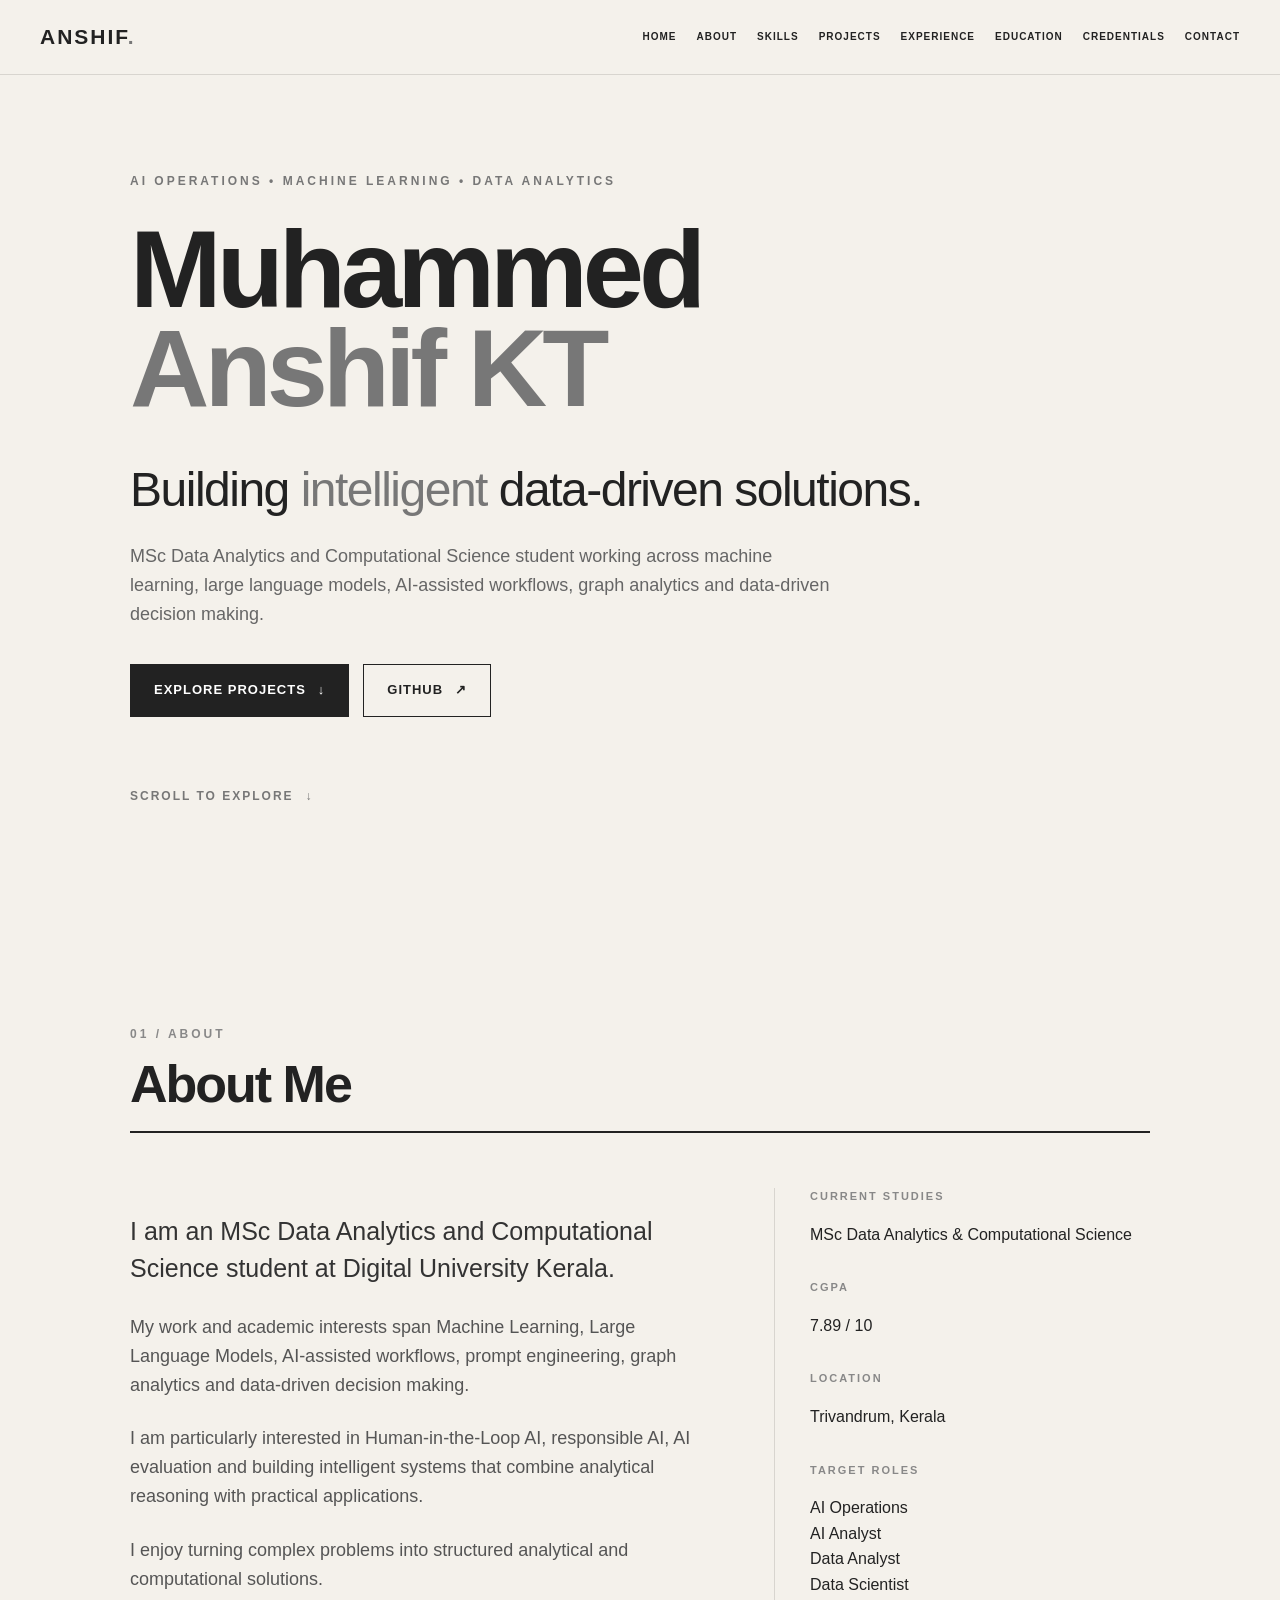
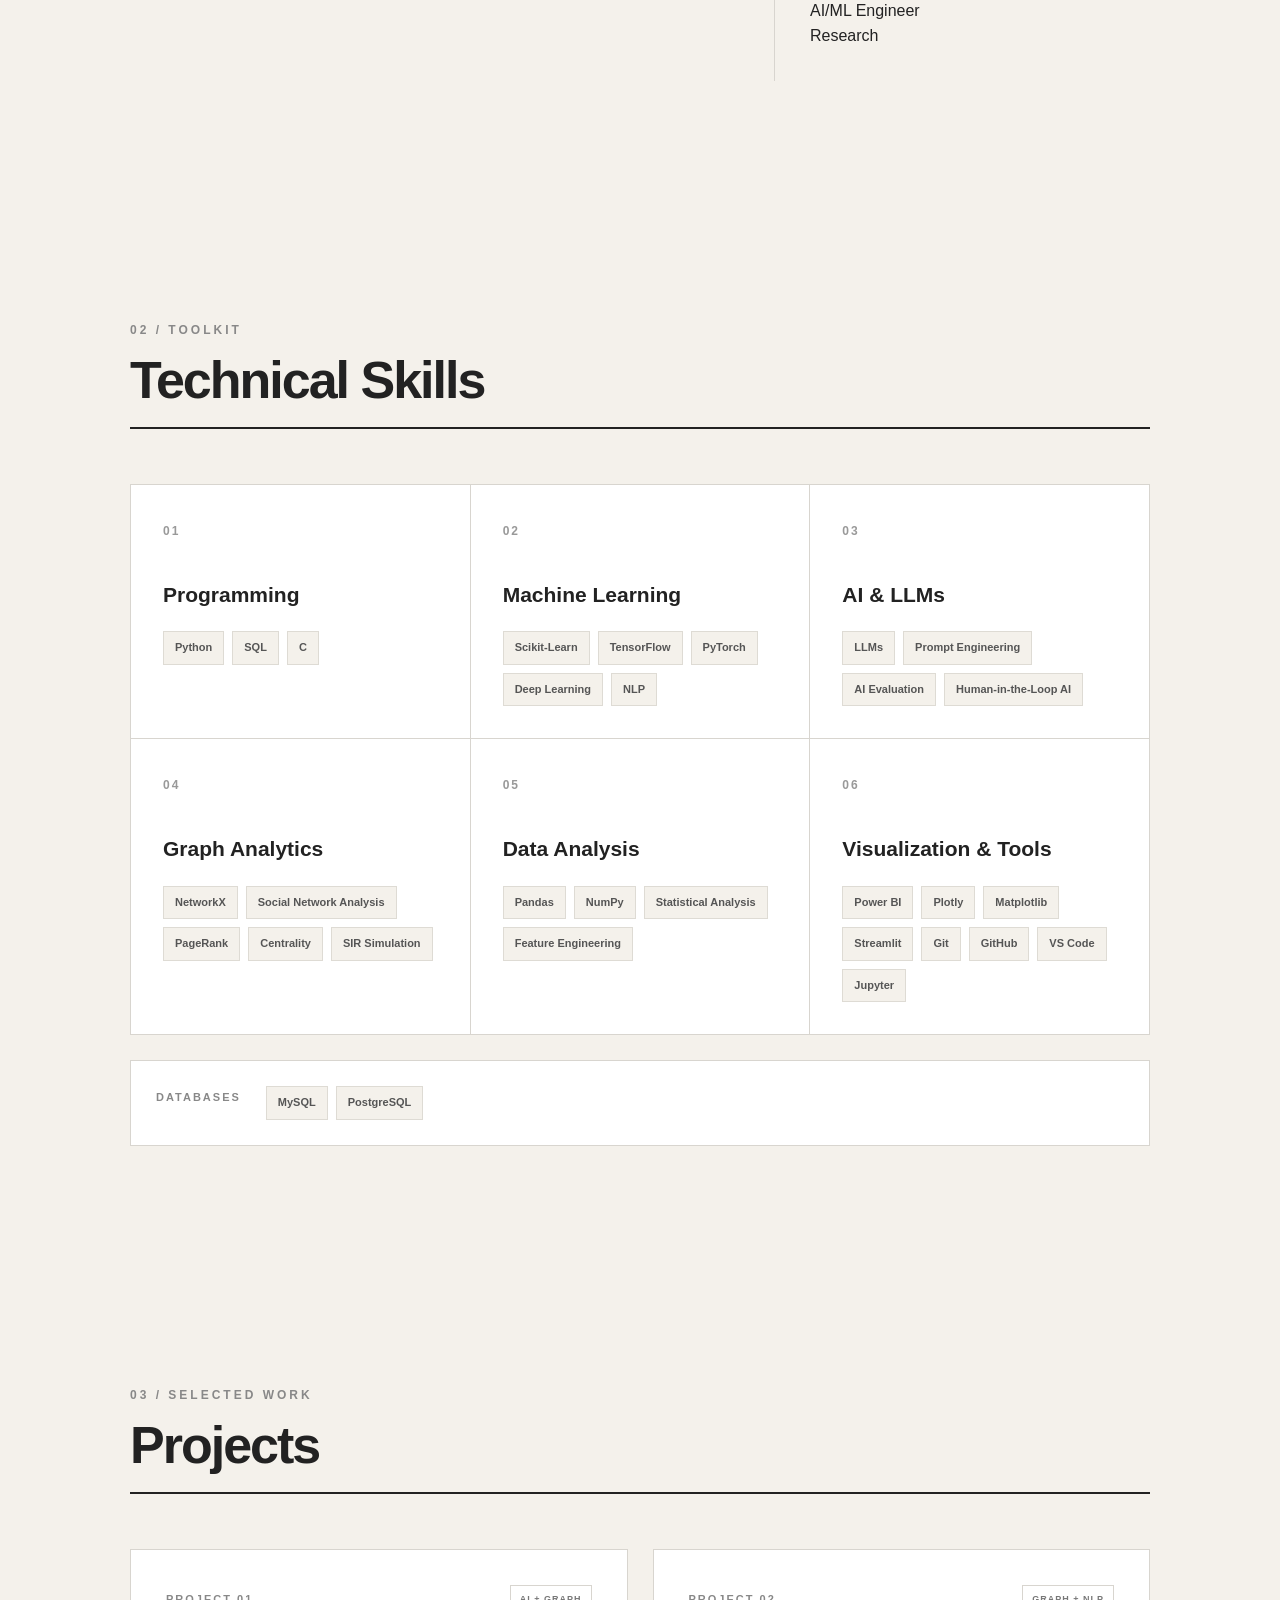
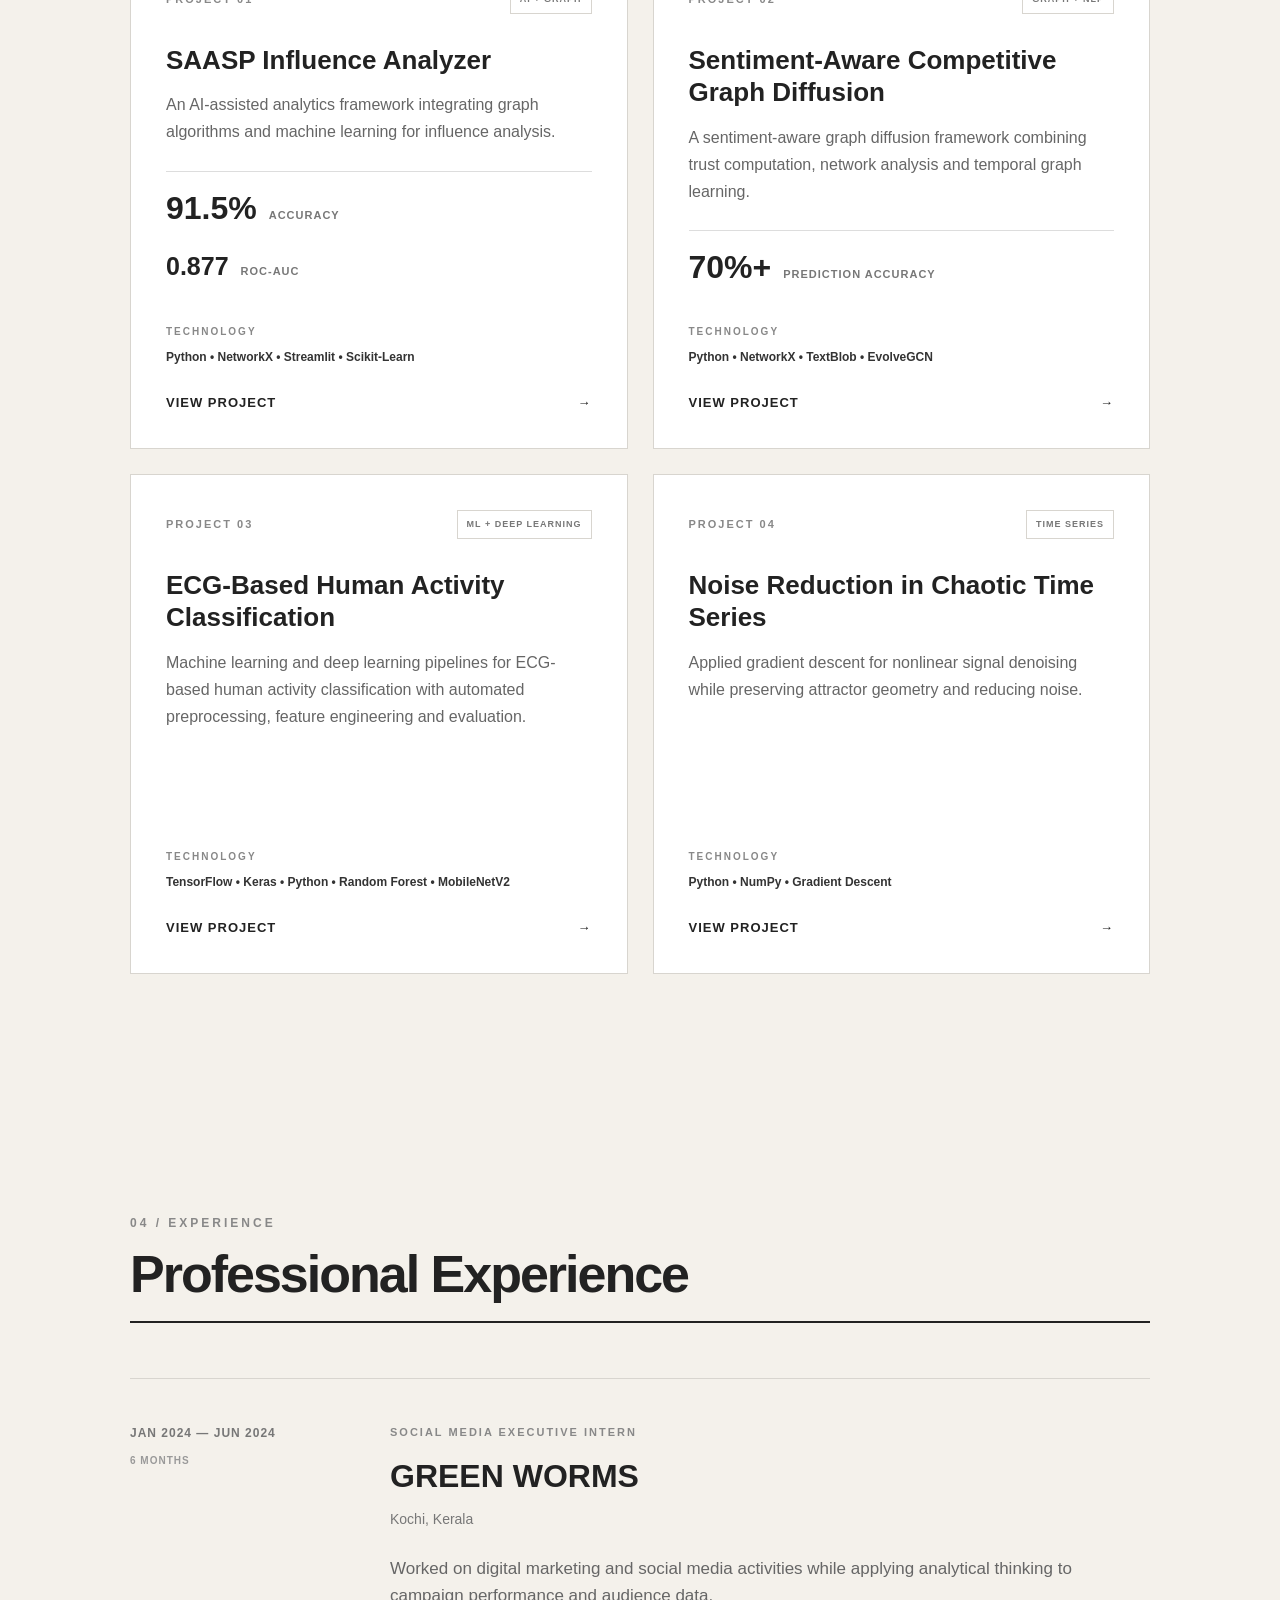
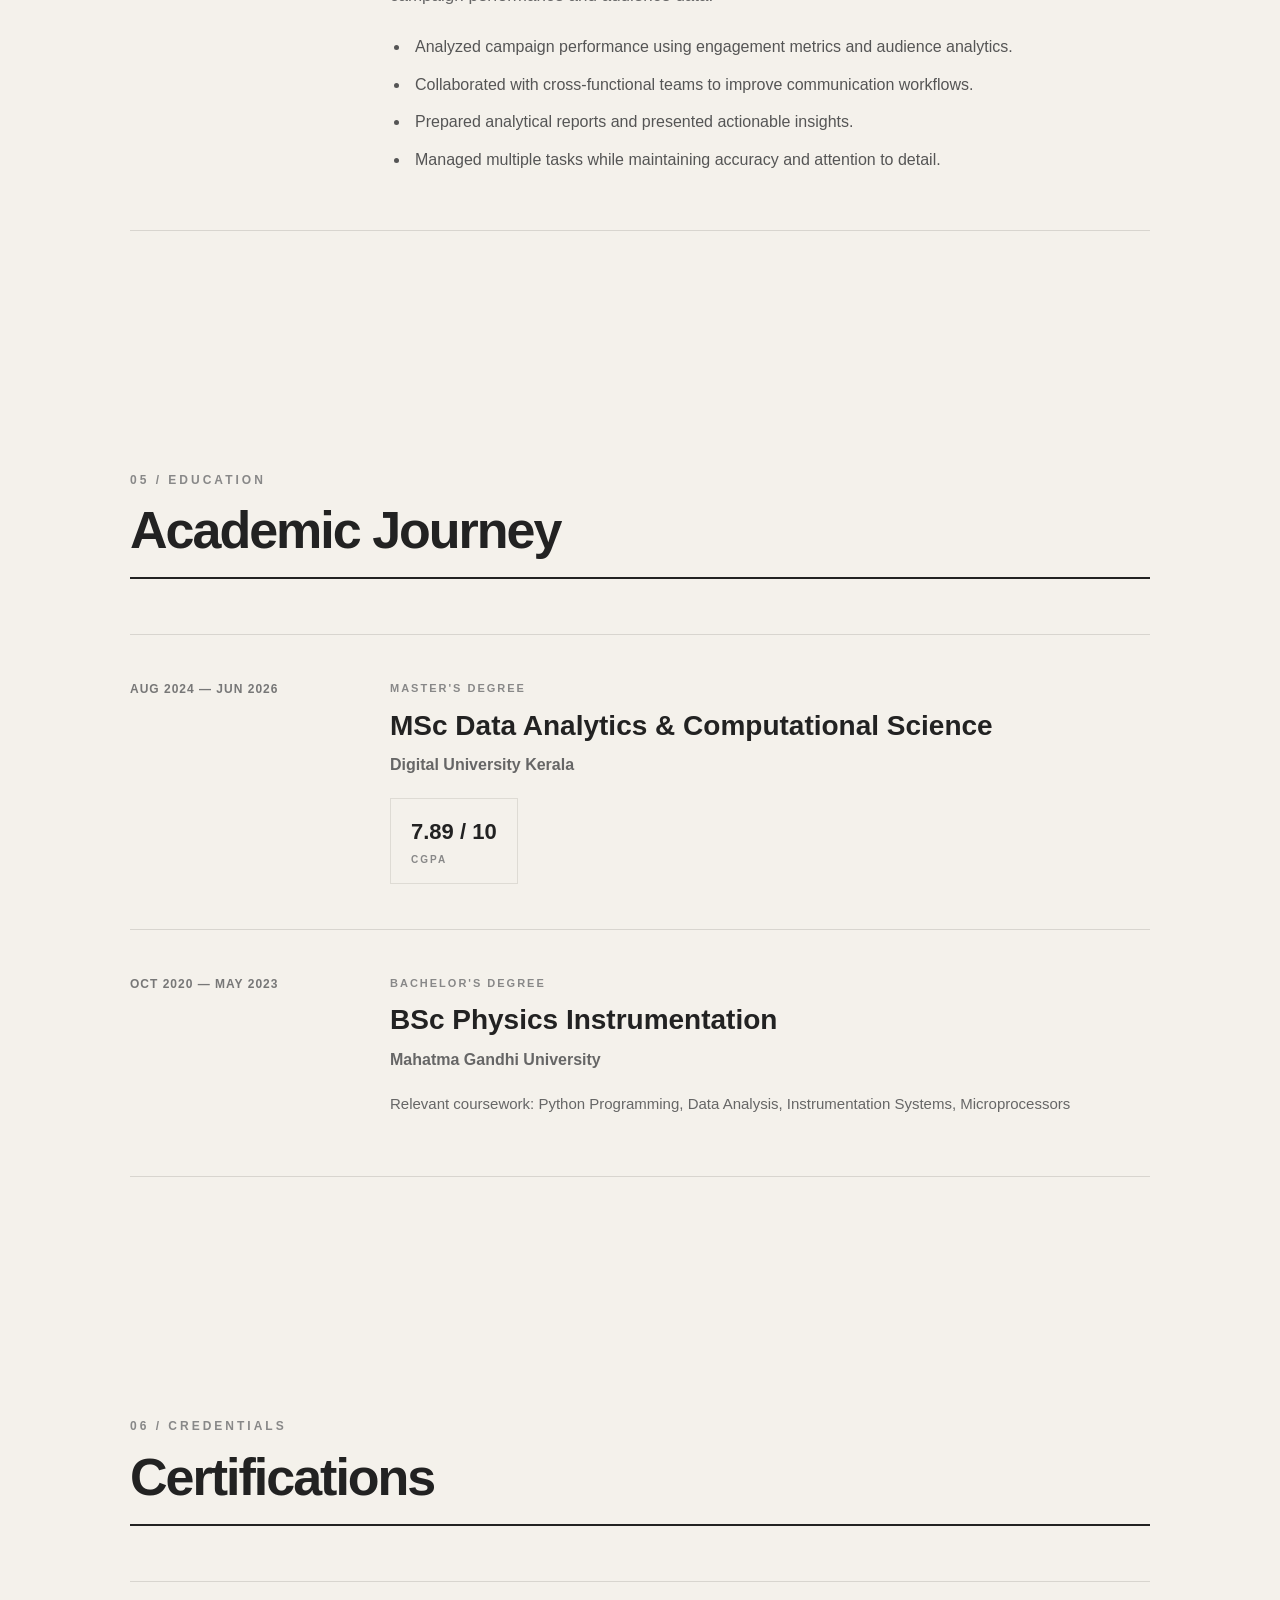
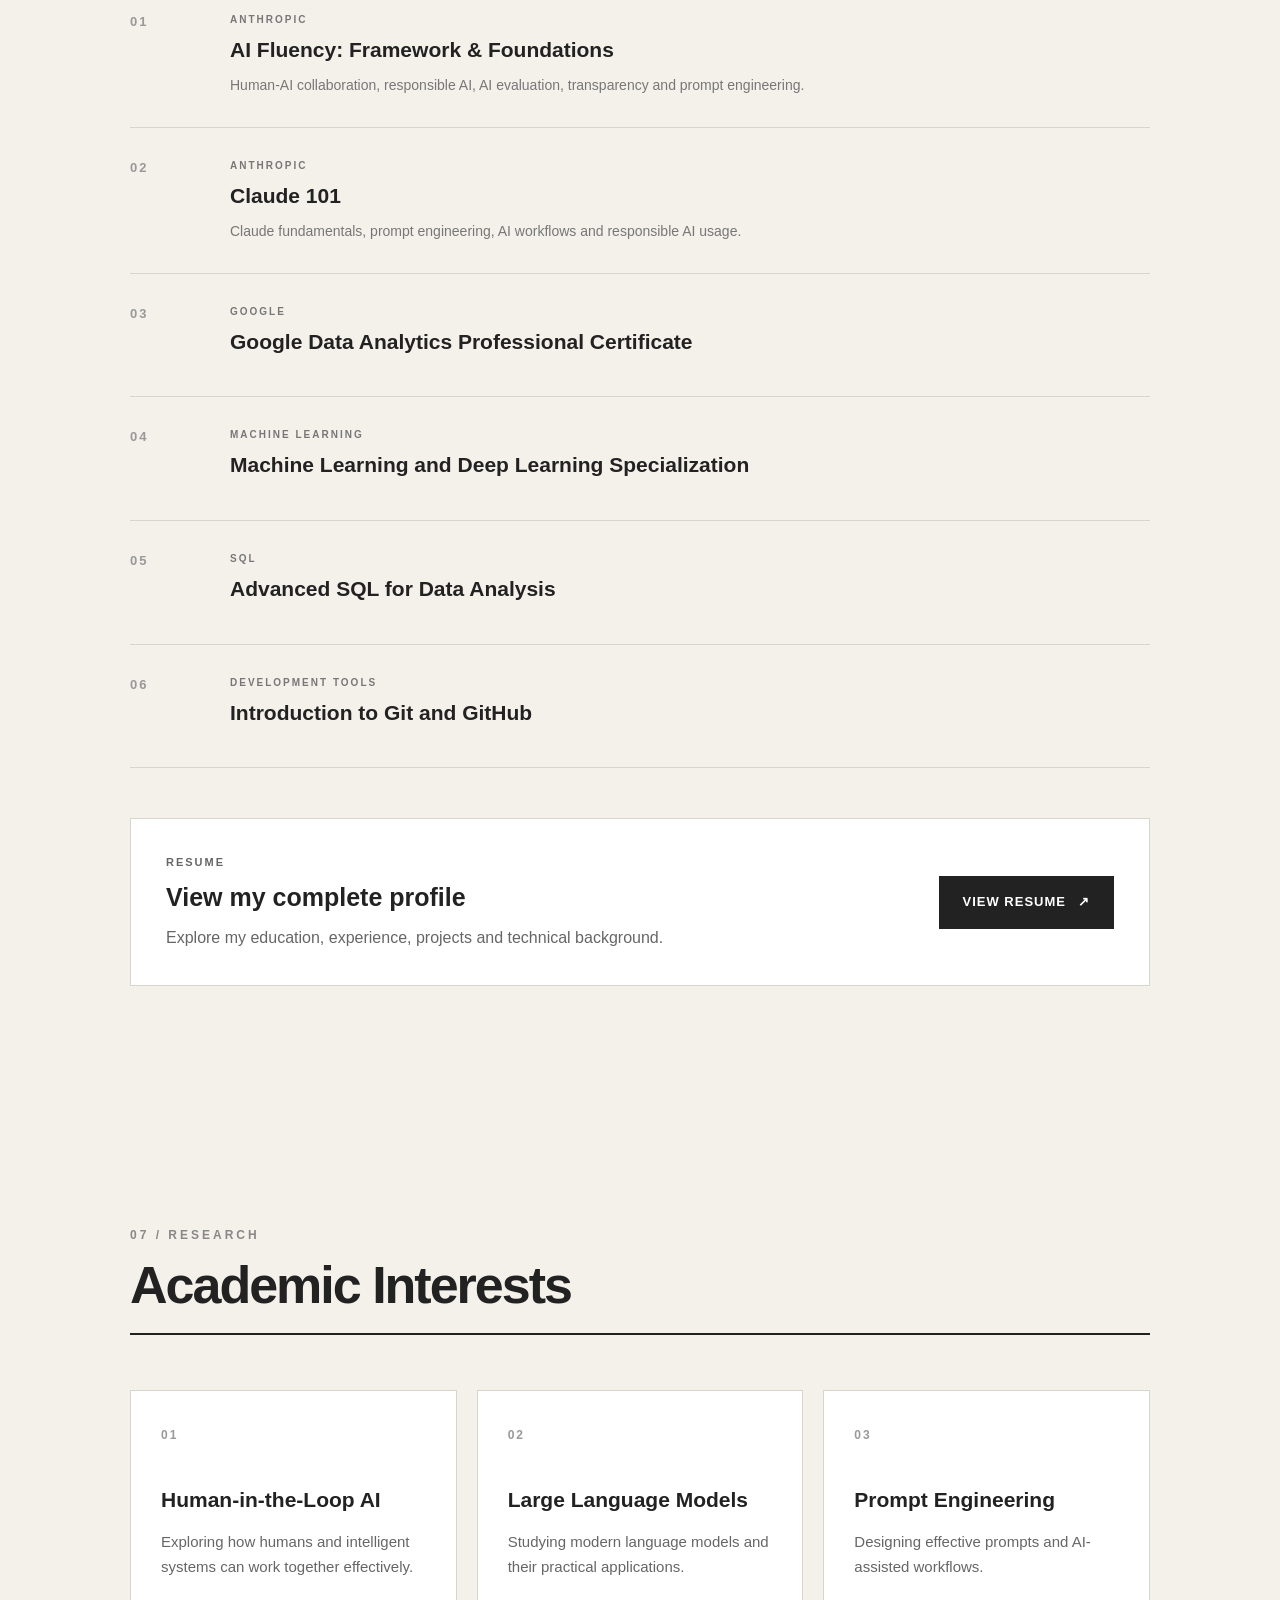
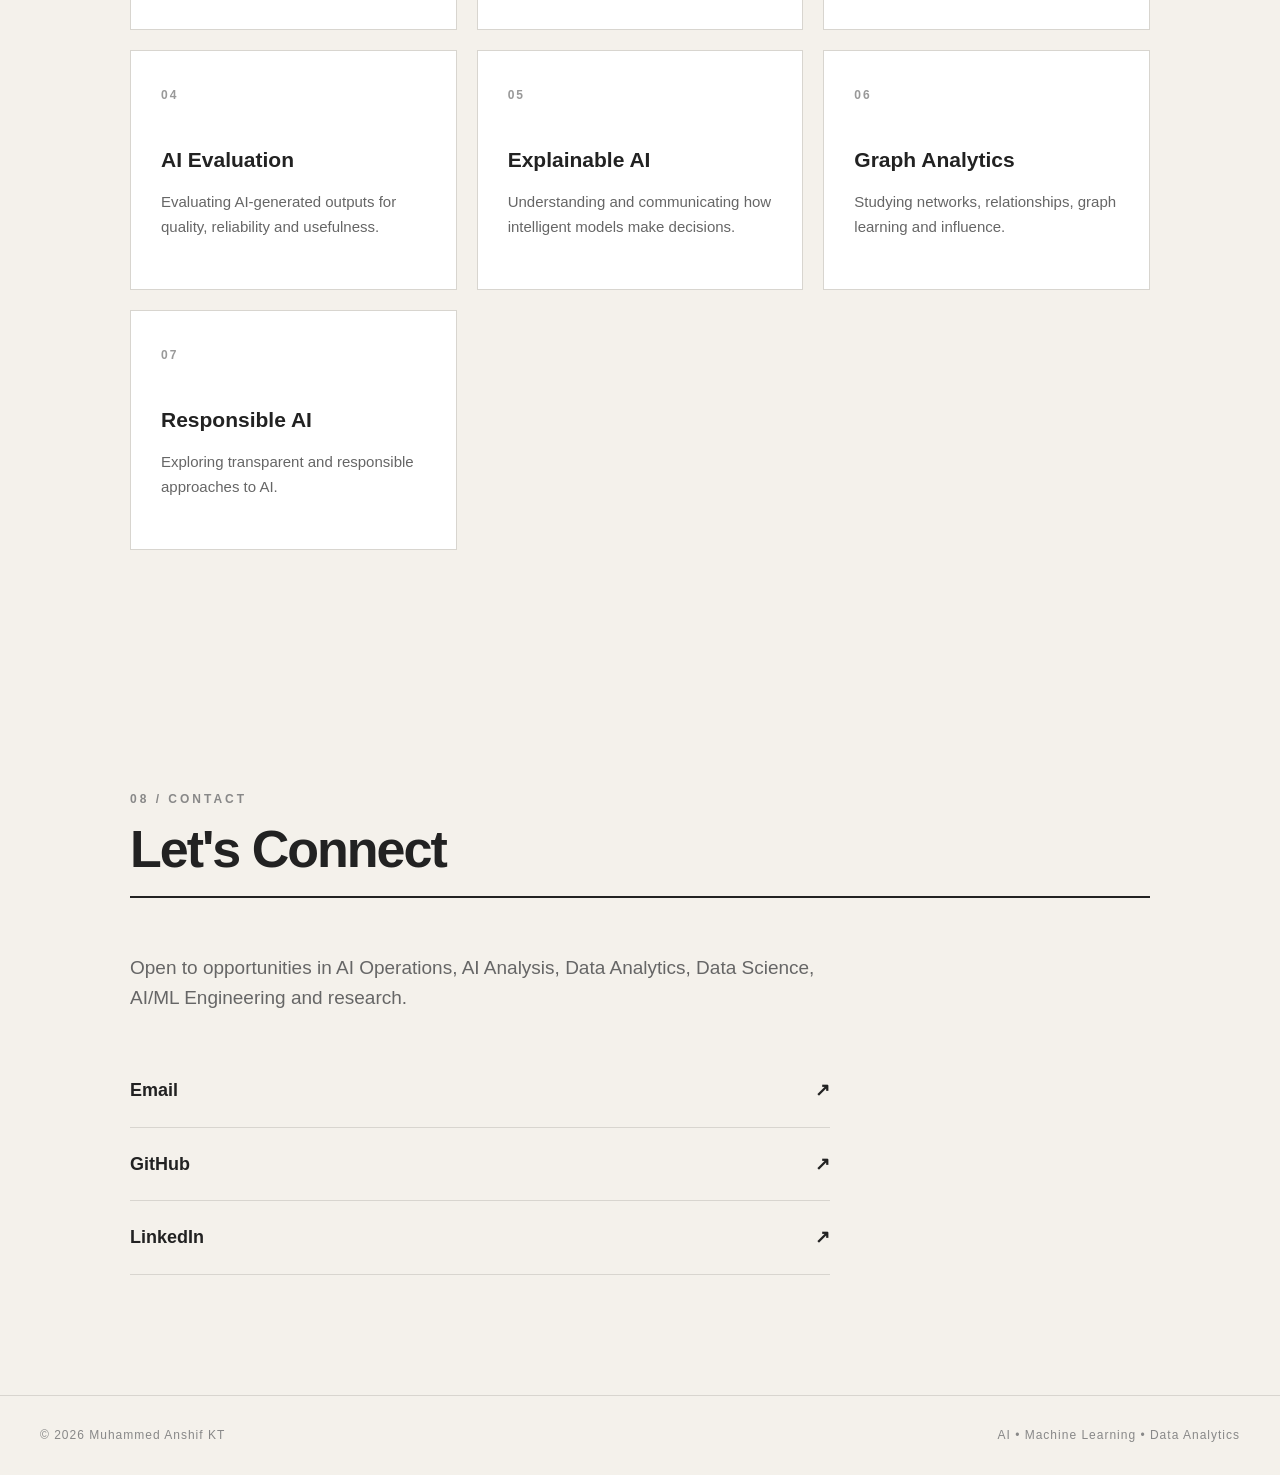
==== index.html @ 46f43e34 "Initial portfolio website" ====
<!DOCTYPE html>
<html lang="en">

<head>
    <meta charset="UTF-8">

    <meta
        name="viewport"
        content="width=device-width, initial-scale=1.0"
    >

    <meta
        name="description"
        content="Muhammed Anshif KT — AI Operations, Machine Learning and Data Analytics Portfolio"
    >

    <title>Muhammed Anshif KT | AI & Data Portfolio</title>

    <link
        rel="stylesheet"
        href="style.css"
    >
</head>

<body>

    <!-- ================================
         NAVIGATION
    ================================= -->

    <nav class="navbar">

        <a href="#hero" class="logo">
            ANSHIF<span>.</span>
        </a>

        <button
            class="menu-button"
            type="button"
            aria-label="Open navigation menu"
            aria-expanded="false"
        >
            ☰
        </button>

        <div class="nav-links">

            <a href="#hero">Home</a>

            <a href="#about">About</a>

            <a href="#skills">Skills</a>

            <a href="#projects">Projects</a>

            <a href="#experience">Experience</a>

            <a href="#education">Education</a>

            <a href="#certifications">Credentials</a>

            <a href="#contact">Contact</a>

        </div>

    </nav>


    <main>

        <!-- ================================
             HERO
        ================================= -->

        <section id="hero" class="hero">

            <div class="hero-content">

                <p class="eyebrow">
                    AI OPERATIONS • MACHINE LEARNING • DATA ANALYTICS
                </p>

                <h1>
                    Muhammed
                    <br>
                    <span>Anshif KT</span>
                </h1>

                <p class="hero-description">
                    Building
                    <em>intelligent</em>
                    data-driven solutions.
                </p>

                <p class="hero-text">
                    MSc Data Analytics and Computational Science
                    student working across machine learning,
                    large language models, AI-assisted workflows,
                    graph analytics and data-driven decision making.
                </p>

                <div class="hero-buttons">

                    <a
                        href="#projects"
                        class="button primary-button"
                    >
                        Explore Projects
                        <span>↓</span>
                    </a>

                    <a
                        href="https://github.com/anshif20022kt"
                        class="button secondary-button"
                        target="_blank"
                        rel="noopener noreferrer"
                    >
                        GitHub
                        <span>↗</span>
                    </a>

                </div>

                <a
                    href="#about"
                    class="scroll-hint"
                >
                    Scroll to explore
                    <span>↓</span>
                </a>

            </div>

        </section>


        <!-- ================================
             ABOUT
        ================================= -->

        <section id="about">

            <p class="section-label">
                01 / ABOUT
            </p>

            <h2>
                About Me
            </h2>

            <div class="about-grid">

                <div class="about-main">

                    <p class="about-intro">
                        I am an MSc Data Analytics and
                        Computational Science student at
                        Digital University Kerala.
                    </p>

                    <p>
                        My work and academic interests span
                        Machine Learning, Large Language Models,
                        AI-assisted workflows, prompt engineering,
                        graph analytics and data-driven
                        decision making.
                    </p>

                    <p>
                        I am particularly interested in
                        Human-in-the-Loop AI, responsible AI,
                        AI evaluation and building intelligent
                        systems that combine analytical reasoning
                        with practical applications.
                    </p>

                    <p>
                        I enjoy turning complex problems into
                        structured analytical and computational
                        solutions.
                    </p>

                </div>


                <div class="about-details">

                    <div class="detail-block">

                        <p class="detail-label">
                            CURRENT STUDIES
                        </p>

                        <p>
                            MSc Data Analytics &
                            Computational Science
                        </p>

                    </div>


                    <div class="detail-block">

                        <p class="detail-label">
                            CGPA
                        </p>

                        <p>
                            7.89 / 10
                        </p>

                    </div>


                    <div class="detail-block">

                        <p class="detail-label">
                            LOCATION
                        </p>

                        <p>
                            Trivandrum, Kerala
                        </p>

                    </div>


                    <div class="detail-block">

                        <p class="detail-label">
                            TARGET ROLES
                        </p>

                        <p>
                            AI Operations<br>
                            AI Analyst<br>
                            Data Analyst<br>
                            Data Scientist<br>
                            AI/ML Engineer<br>
                            Research
                        </p>

                    </div>

                </div>

            </div>

        </section>


        <!-- ================================
             SKILLS
        ================================= -->

        <section id="skills">

            <p class="section-label">
                02 / TOOLKIT
            </p>

            <h2>
                Technical Skills
            </h2>

            <div class="skills-grid">


                <article class="skill-card">

                    <span class="skill-number">
                        01
                    </span>

                    <h3>
                        Programming
                    </h3>

                    <div class="skill-tags">

                        <span>Python</span>

                        <span>SQL</span>

                        <span>C</span>

                    </div>

                </article>


                <article class="skill-card">

                    <span class="skill-number">
                        02
                    </span>

                    <h3>
                        Machine Learning
                    </h3>

                    <div class="skill-tags">

                        <span>Scikit-Learn</span>

                        <span>TensorFlow</span>

                        <span>PyTorch</span>

                        <span>Deep Learning</span>

                        <span>NLP</span>

                    </div>

                </article>


                <article class="skill-card">

                    <span class="skill-number">
                        03
                    </span>

                    <h3>
                        AI & LLMs
                    </h3>

                    <div class="skill-tags">

                        <span>LLMs</span>

                        <span>Prompt Engineering</span>

                        <span>AI Evaluation</span>

                        <span>Human-in-the-Loop AI</span>

                    </div>

                </article>


                <article class="skill-card">

                    <span class="skill-number">
                        04
                    </span>

                    <h3>
                        Graph Analytics
                    </h3>

                    <div class="skill-tags">

                        <span>NetworkX</span>

                        <span>Social Network Analysis</span>

                        <span>PageRank</span>

                        <span>Centrality</span>

                        <span>SIR Simulation</span>

                    </div>

                </article>


                <article class="skill-card">

                    <span class="skill-number">
                        05
                    </span>

                    <h3>
                        Data Analysis
                    </h3>

                    <div class="skill-tags">

                        <span>Pandas</span>

                        <span>NumPy</span>

                        <span>Statistical Analysis</span>

                        <span>Feature Engineering</span>

                    </div>

                </article>


                <article class="skill-card">

                    <span class="skill-number">
                        06
                    </span>

                    <h3>
                        Visualization & Tools
                    </h3>

                    <div class="skill-tags">

                        <span>Power BI</span>

                        <span>Plotly</span>

                        <span>Matplotlib</span>

                        <span>Streamlit</span>

                        <span>Git</span>

                        <span>GitHub</span>

                        <span>VS Code</span>

                        <span>Jupyter</span>

                    </div>

                </article>

            </div>


            <div class="database-row">

                <p class="detail-label">
                    DATABASES
                </p>

                <div class="skill-tags">

                    <span>MySQL</span>

                    <span>PostgreSQL</span>

                </div>

            </div>

        </section>


        <!-- ================================
             PROJECTS
        ================================= -->

        <section id="projects">

            <p class="section-label">
                03 / SELECTED WORK
            </p>

            <h2>
                Projects
            </h2>


            <div class="project-container">


                <!-- PROJECT 01 -->

                <article class="project">

                    <div class="project-top">

                        <p class="project-number">
                            PROJECT 01
                        </p>

                        <span class="project-type">
                            AI + GRAPH
                        </span>

                    </div>


                    <h3>
                        SAASP Influence Analyzer
                    </h3>


                    <p class="project-description">
                        An AI-assisted analytics framework
                        integrating graph algorithms and
                        machine learning for influence analysis.
                    </p>


                    <div class="project-result">

                        <strong>
                            91.5%
                        </strong>

                        <span>
                            Accuracy
                        </span>

                    </div>


                    <div class="project-result secondary-result">

                        <strong>
                            0.877
                        </strong>

                        <span>
                            ROC-AUC
                        </span>

                    </div>


                    <div class="project-information">

                        <p class="project-label">
                            TECHNOLOGY
                        </p>

                        <p class="project-tools">
                            Python • NetworkX •
                            Streamlit • Scikit-Learn
                        </p>

                    </div>


                    <a
                        href="https://github.com/anshif20022kt/Influential-Node-Detection-in-Complex-Networks"
                        class="project-link"
                        target="_blank"
                        rel="noopener noreferrer"
                    >
                        View Project
                        <span>→</span>
                    </a>

                </article>


                <!-- PROJECT 02 -->

                <article class="project">

                    <div class="project-top">

                        <p class="project-number">
                            PROJECT 02
                        </p>

                        <span class="project-type">
                            GRAPH + NLP
                        </span>

                    </div>


                    <h3>
                        Sentiment-Aware Competitive
                        Graph Diffusion
                    </h3>


                    <p class="project-description">
                        A sentiment-aware graph diffusion
                        framework combining trust computation,
                        network analysis and temporal graph
                        learning.
                    </p>


                    <div class="project-result">

                        <strong>
                            70%+
                        </strong>

                        <span>
                            Prediction Accuracy
                        </span>

                    </div>


                    <div class="project-information">

                        <p class="project-label">
                            TECHNOLOGY
                        </p>

                        <p class="project-tools">
                            Python • NetworkX • TextBlob •
                            EvolveGCN
                        </p>

                    </div>


                    <a
                        href="https://github.com/anshif20022kt"
                        class="project-link"
                        target="_blank"
                        rel="noopener noreferrer"
                    >
                        View Project
                        <span>→</span>
                    </a>

                </article>


                <!-- PROJECT 03 -->

                <article class="project">

                    <div class="project-top">

                        <p class="project-number">
                            PROJECT 03
                        </p>

                        <span class="project-type">
                            ML + DEEP LEARNING
                        </span>

                    </div>


                    <h3>
                        ECG-Based Human Activity
                        Classification
                    </h3>


                    <p class="project-description">
                        Machine learning and deep learning
                        pipelines for ECG-based human activity
                        classification with automated preprocessing,
                        feature engineering and evaluation.
                    </p>


                    <div class="project-information">

                        <p class="project-label">
                            TECHNOLOGY
                        </p>

                        <p class="project-tools">
                            TensorFlow • Keras • Python •
                            Random Forest • MobileNetV2
                        </p>

                    </div>


                    <a
                        href="https://github.com/anshif20022kt/Deep-Learning-Capstone_project"
                        class="project-link"
                        target="_blank"
                        rel="noopener noreferrer"
                    >
                        View Project
                        <span>→</span>
                    </a>

                </article>


                <!-- PROJECT 04 -->

                <article class="project">

                    <div class="project-top">

                        <p class="project-number">
                            PROJECT 04
                        </p>

                        <span class="project-type">
                            TIME SERIES
                        </span>

                    </div>


                    <h3>
                        Noise Reduction in
                        Chaotic Time Series
                    </h3>


                    <p class="project-description">
                        Applied gradient descent for nonlinear
                        signal denoising while preserving
                        attractor geometry and reducing noise.
                    </p>


                    <div class="project-information">

                        <p class="project-label">
                            TECHNOLOGY
                        </p>

                        <p class="project-tools">
                            Python • NumPy •
                            Gradient Descent
                        </p>

                    </div>


                    <a
                        href="https://github.com/anshif20022kt"
                        class="project-link"
                        target="_blank"
                        rel="noopener noreferrer"
                    >
                        View Project
                        <span>→</span>
                    </a>

                </article>

            </div>

        </section>


        <!-- ================================
             EXPERIENCE
        ================================= -->

        <section id="experience">

            <p class="section-label">
                04 / EXPERIENCE
            </p>

            <h2>
                Professional Experience
            </h2>


            <div class="experience-item">


                <div class="experience-date">

                    <time>
                        JAN 2024 — JUN 2024
                    </time>

                    <p>
                        6 MONTHS
                    </p>

                </div>


                <div class="experience-content">

                    <p class="journey-category">
                        SOCIAL MEDIA EXECUTIVE INTERN
                    </p>

                    <h3>
                        GREEN WORMS
                    </h3>

                    <p class="experience-location">
                        Kochi, Kerala
                    </p>


                    <p>
                        Worked on digital marketing and
                        social media activities while applying
                        analytical thinking to campaign
                        performance and audience data.
                    </p>


                    <ul class="experience-list">

                        <li>
                            Analyzed campaign performance
                            using engagement metrics and
                            audience analytics.
                        </li>

                        <li>
                            Collaborated with cross-functional
                            teams to improve communication
                            workflows.
                        </li>

                        <li>
                            Prepared analytical reports and
                            presented actionable insights.
                        </li>

                        <li>
                            Managed multiple tasks while
                            maintaining accuracy and
                            attention to detail.
                        </li>

                    </ul>

                </div>

            </div>

        </section>


        <!-- ================================
             EDUCATION
        ================================= -->

        <section id="education">

            <p class="section-label">
                05 / EDUCATION
            </p>

            <h2>
                Academic Journey
            </h2>


            <div class="education-list">


                <!-- MSC -->

                <article class="education-item">

                    <div class="education-date">

                        <time>
                            AUG 2024 — JUN 2026
                        </time>

                    </div>


                    <div class="education-content">

                        <p class="journey-category">
                            MASTER'S DEGREE
                        </p>

                        <h3>
                            MSc Data Analytics &
                            Computational Science
                        </h3>

                        <p class="education-institution">
                            Digital University Kerala
                        </p>


                        <div class="education-highlight">

                            <strong>
                                7.89 / 10
                            </strong>

                            <span>
                                CGPA
                            </span>

                        </div>

                    </div>

                </article>


                <!-- BSC -->

                <article class="education-item">

                    <div class="education-date">

                        <time>
                            OCT 2020 — MAY 2023
                        </time>

                    </div>


                    <div class="education-content">

                        <p class="journey-category">
                            BACHELOR'S DEGREE
                        </p>

                        <h3>
                            BSc Physics Instrumentation
                        </h3>

                        <p class="education-institution">
                            Mahatma Gandhi University
                        </p>

                        <p class="education-coursework">
                            Relevant coursework:
                            Python Programming,
                            Data Analysis,
                            Instrumentation Systems,
                            Microprocessors
                        </p>

                    </div>

                </article>

            </div>

        </section>


        <!-- ================================
             CERTIFICATIONS
        ================================= -->

        <section id="certifications">

            <p class="section-label">
                06 / CREDENTIALS
            </p>

            <h2>
                Certifications
            </h2>


            <div class="certification-list">


                <article class="certification">

                    <div class="certification-number">
                        01
                    </div>

                    <div class="certification-content">

                        <p class="certification-status">
                            ANTHROPIC
                        </p>

                        <h3>
                            AI Fluency:
                            Framework & Foundations
                        </h3>

                        <p>
                            Human-AI collaboration,
                            responsible AI, AI evaluation,
                            transparency and prompt engineering.
                        </p>

                    </div>

                </article>


                <article class="certification">

                    <div class="certification-number">
                        02
                    </div>

                    <div class="certification-content">

                        <p class="certification-status">
                            ANTHROPIC
                        </p>

                        <h3>
                            Claude 101
                        </h3>

                        <p>
                            Claude fundamentals,
                            prompt engineering,
                            AI workflows and responsible AI usage.
                        </p>

                    </div>

                </article>


                <article class="certification">

                    <div class="certification-number">
                        03
                    </div>

                    <div class="certification-content">

                        <p class="certification-status">
                            GOOGLE
                        </p>

                        <h3>
                            Google Data Analytics
                            Professional Certificate
                        </h3>

                    </div>

                </article>


                <article class="certification">

                    <div class="certification-number">
                        04
                    </div>

                    <div class="certification-content">

                        <p class="certification-status">
                            MACHINE LEARNING
                        </p>

                        <h3>
                            Machine Learning and
                            Deep Learning Specialization
                        </h3>

                    </div>

                </article>


                <article class="certification">

                    <div class="certification-number">
                        05
                    </div>

                    <div class="certification-content">

                        <p class="certification-status">
                            SQL
                        </p>

                        <h3>
                            Advanced SQL for Data Analysis
                        </h3>

                    </div>

                </article>


                <article class="certification">

                    <div class="certification-number">
                        06
                    </div>

                    <div class="certification-content">

                        <p class="certification-status">
                            DEVELOPMENT TOOLS
                        </p>

                        <h3>
                            Introduction to Git and GitHub
                        </h3>

                    </div>

                </article>

            </div>


            <!-- RESUME -->

            <div class="resume-box">

                <div>

                    <p class="detail-label">
                        RESUME
                    </p>

                    <h3>
                        View my complete profile
                    </h3>

                    <p>
                        Explore my education, experience,
                        projects and technical background.
                    </p>

                </div>


                <a
                    href="assets/Anshif-KT-Resume.pdf"
                    class="button primary-button"
                    target="_blank"
                    rel="noopener noreferrer"
                >
                    View Resume
                    <span>↗</span>
                </a>

            </div>

        </section>


        <!-- ================================
             ACADEMIC INTERESTS
        ================================= -->

        <section id="interests">

            <p class="section-label">
                07 / RESEARCH
            </p>

            <h2>
                Academic Interests
            </h2>


            <div class="interest-grid">


                <article class="interest-card">

                    <span>
                        01
                    </span>

                    <h3>
                        Human-in-the-Loop AI
                    </h3>

                    <p>
                        Exploring how humans and intelligent
                        systems can work together effectively.
                    </p>

                </article>


                <article class="interest-card">

                    <span>
                        02
                    </span>

                    <h3>
                        Large Language Models
                    </h3>

                    <p>
                        Studying modern language models and
                        their practical applications.
                    </p>

                </article>


                <article class="interest-card">

                    <span>
                        03
                    </span>

                    <h3>
                        Prompt Engineering
                    </h3>

                    <p>
                        Designing effective prompts and
                        AI-assisted workflows.
                    </p>

                </article>


                <article class="interest-card">

                    <span>
                        04
                    </span>

                    <h3>
                        AI Evaluation
                    </h3>

                    <p>
                        Evaluating AI-generated outputs
                        for quality, reliability and usefulness.
                    </p>

                </article>


                <article class="interest-card">

                    <span>
                        05
                    </span>

                    <h3>
                        Explainable AI
                    </h3>

                    <p>
                        Understanding and communicating
                        how intelligent models make decisions.
                    </p>

                </article>


                <article class="interest-card">

                    <span>
                        06
                    </span>

                    <h3>
                        Graph Analytics
                    </h3>

                    <p>
                        Studying networks, relationships,
                        graph learning and influence.
                    </p>

                </article>


                <article class="interest-card">

                    <span>
                        07
                    </span>

                    <h3>
                        Responsible AI
                    </h3>

                    <p>
                        Exploring transparent and
                        responsible approaches to AI.
                    </p>

                </article>

            </div>

        </section>


        <!-- ================================
             CONTACT
        ================================= -->

        <section id="contact">

            <p class="section-label">
                08 / CONTACT
            </p>

            <h2>
                Let's Connect
            </h2>


            <p class="contact-text">
                Open to opportunities in AI Operations,
                AI Analysis, Data Analytics, Data Science,
                AI/ML Engineering and research.
            </p>


            <div class="contact-links">


                <a href="mailto:anshifkt2002@gmail.com">

                    Email

                    <span>↗</span>

                </a>


                <a
                    href="https://github.com/anshif20022kt"
                    target="_blank"
                    rel="noopener noreferrer"
                >

                    GitHub

                    <span>↗</span>

                </a>


                <a
                    href="https://www.linkedin.com/in/muhammed-anshif-kt-278537292"
                    target="_blank"
                    rel="noopener noreferrer"
                >

                    LinkedIn

                    <span>↗</span>

                </a>

            </div>

        </section>

    </main>


    <!-- ================================
         FOOTER
    ================================= -->

    <footer>

        <p>
            © 2026 Muhammed Anshif KT
        </p>

        <p>
            AI • Machine Learning • Data Analytics
        </p>

    </footer>


    <script src="script.js"></script>

</body>

</html>
---- style.css ----
* {
    box-sizing: border-box;
}


html {
    scroll-behavior: smooth;
}


body {
    margin: 0;

    background-color: #f4f1eb;

    color: #222222;

    font-family: Arial, Helvetica, sans-serif;

    line-height: 1.6;
}


/* =========================================
   NAVIGATION
========================================= */

.navbar {
    position: sticky;

    top: 0;

    z-index: 1000;

    display: flex;

    justify-content: space-between;

    align-items: center;

    padding: 20px 40px;

    background-color: #f4f1eb;

    border-bottom: 1px solid #d8d5cf;
}


.logo {
    color: #222222;

    font-size: 21px;

    font-weight: 800;

    letter-spacing: 2px;

    text-decoration: none;
}


.logo span {
    color: #777777;
}


.nav-links {
    display: flex;

    align-items: center;

    gap: 20px;
}


.nav-links a {
    color: #222222;

    font-size: 10px;

    font-weight: bold;

    letter-spacing: 1px;

    text-decoration: none;

    text-transform: uppercase;

    transition: color 0.3s ease;
}


.nav-links a:hover {
    color: #777777;
}


/* =========================================
   MOBILE MENU
========================================= */

.menu-button {
    display: none;

    background: none;

    border: none;

    color: #222222;

    font-size: 28px;

    cursor: pointer;
}


/* =========================================
   GENERAL
========================================= */

section {
    max-width: 1100px;

    margin: 0 auto;

    padding: 120px 40px;
}


.section-label {
    margin: 0 0 12px;

    color: #888888;

    font-size: 12px;

    font-weight: bold;

    letter-spacing: 3px;
}


h2 {
    margin: 0 0 55px;

    padding-bottom: 18px;

    border-bottom: 2px solid #222222;

    font-size: 52px;

    line-height: 1.1;

    letter-spacing: -2px;
}


/* =========================================
   HERO
========================================= */

.hero {
    min-height: calc(100vh - 70px);

    display: flex;

    align-items: center;

    padding-top: 80px;

    padding-bottom: 80px;
}


.hero-content {
    width: 100%;
}


.eyebrow {
    margin: 0 0 28px;

    color: #777777;

    font-size: 12px;

    font-weight: bold;

    letter-spacing: 3px;
}


.hero h1 {
    margin: 0;

    font-size: clamp(58px, 9vw, 110px);

    line-height: 0.9;

    letter-spacing: -5px;
}


.hero h1 span {
    color: #777777;
}


.hero-description {
    max-width: 800px;

    margin: 45px 0 0;

    font-size: clamp(28px, 4vw, 48px);

    line-height: 1.15;

    letter-spacing: -1.5px;
}


.hero-description em {
    color: #777777;

    font-style: normal;
}


.hero-text {
    max-width: 700px;

    margin: 25px 0 0;

    color: #666666;

    font-size: 18px;
}


/* =========================================
   BUTTONS
========================================= */

.hero-buttons {
    display: flex;

    flex-wrap: wrap;

    gap: 14px;

    margin-top: 35px;
}


.button {
    display: inline-flex;

    align-items: center;

    gap: 12px;

    padding: 15px 23px;

    border: 1px solid #222222;

    font-size: 13px;

    font-weight: bold;

    letter-spacing: 1px;

    text-decoration: none;

    text-transform: uppercase;

    transition:
        background-color 0.3s ease,
        color 0.3s ease,
        transform 0.3s ease;
}


.primary-button {
    background-color: #222222;

    color: #ffffff;
}


.primary-button:hover {
    background-color: #555555;

    color: #ffffff;

    transform: translateY(-3px);
}


.secondary-button {
    background-color: transparent;

    color: #222222;
}


.secondary-button:hover {
    background-color: #222222;

    color: #ffffff;

    transform: translateY(-3px);
}


/* =========================================
   SCROLL HINT
========================================= */

.scroll-hint {
    display: inline-flex;

    align-items: center;

    gap: 12px;

    margin-top: 70px;

    color: #777777;

    font-size: 12px;

    font-weight: bold;

    letter-spacing: 2px;

    text-decoration: none;

    text-transform: uppercase;
}


/* =========================================
   ABOUT
========================================= */

.about-grid {
    display: grid;

    grid-template-columns: 1.5fr 1fr;

    gap: 80px;
}


.about-main {
    max-width: 700px;

    color: #555555;

    font-size: 18px;
}


.about-main p {
    margin-bottom: 25px;
}


.about-main .about-intro {
    color: #333333;

    font-size: 25px;

    line-height: 1.5;
}


.about-details {
    padding-left: 35px;

    border-left: 1px solid #d8d5cf;
}


.detail-block {
    margin-bottom: 32px;
}


.detail-label {
    margin: 0 0 10px;

    color: #888888;

    font-size: 11px;

    font-weight: bold;

    letter-spacing: 2px;
}


/* =========================================
   SKILLS
========================================= */

.skills-grid {
    display: grid;

    grid-template-columns: repeat(3, 1fr);

    gap: 1px;

    background-color: #d8d5cf;

    border: 1px solid #d8d5cf;
}


.skill-card {
    min-height: 250px;

    padding: 32px;

    background-color: #ffffff;

    transition:
        background-color 0.3s ease,
        transform 0.3s ease;
}


.skill-card:hover {
    background-color: #faf9f6;

    transform: translateY(-4px);
}


.skill-number {
    color: #999999;

    font-size: 12px;

    font-weight: bold;

    letter-spacing: 2px;
}


.skill-card h3 {
    margin: 35px 0 20px;

    font-size: 21px;
}


.skill-tags {
    display: flex;

    flex-wrap: wrap;

    gap: 8px;
}


.skill-tags span {
    padding: 7px 11px;

    background-color: #f4f1eb;

    border: 1px solid #dedbd4;

    color: #555555;

    font-size: 11px;

    font-weight: bold;
}


.database-row {
    display: flex;

    align-items: center;

    gap: 25px;

    margin-top: 25px;

    padding: 25px;

    background-color: #ffffff;

    border: 1px solid #d8d5cf;
}


/* =========================================
   PROJECTS
========================================= */

.project-container {
    display: grid;

    grid-template-columns: repeat(2, 1fr);

    gap: 25px;
}


.project {
    display: flex;

    flex-direction: column;

    min-height: 500px;

    padding: 35px;

    background-color: #ffffff;

    border: 1px solid #d8d5cf;

    transition:
        transform 0.3s ease,
        box-shadow 0.3s ease;
}


.project:hover {
    transform: translateY(-8px);

    box-shadow:
        0 18px 35px rgba(0, 0, 0, 0.08);
}


.project-top {
    display: flex;

    justify-content: space-between;

    align-items: center;

    gap: 15px;
}


.project-number {
    margin: 0;

    color: #888888;

    font-size: 11px;

    font-weight: bold;

    letter-spacing: 2px;
}


.project-type {
    padding: 6px 9px;

    border: 1px solid #d8d5cf;

    color: #777777;

    font-size: 9px;

    font-weight: bold;

    letter-spacing: 1px;
}


.project h3 {
    margin: 30px 0 15px;

    font-size: 26px;

    line-height: 1.25;
}


.project-description {
    margin: 0;

    color: #666666;

    font-size: 16px;

    line-height: 1.7;
}


/* =========================================
   PROJECT RESULTS
========================================= */

.project-result {
    display: flex;

    align-items: baseline;

    gap: 12px;

    margin-top: 25px;

    padding-top: 20px;

    border-top: 1px solid #dddddd;
}


.project-result strong {
    font-size: 32px;

    line-height: 1;
}


.project-result span {
    color: #777777;

    font-size: 11px;

    font-weight: bold;

    letter-spacing: 1px;

    text-transform: uppercase;
}


.secondary-result {
    margin-top: 15px;

    padding-top: 15px;

    border-top: none;
}


.secondary-result strong {
    font-size: 25px;
}


.project-information {
    margin-top: auto;

    padding-top: 25px;
}


.project-label {
    margin: 0 0 8px;

    color: #888888;

    font-size: 10px;

    font-weight: bold;

    letter-spacing: 2px;
}


.project-tools {
    margin: 0;

    color: #333333;

    font-size: 12px;

    font-weight: bold;
}


.project-link {
    display: flex;

    justify-content: space-between;

    margin-top: 25px;

    color: #222222;

    font-size: 13px;

    font-weight: bold;

    letter-spacing: 1px;

    text-decoration: none;

    text-transform: uppercase;
}


.project-link:hover {
    color: #777777;
}


/* =========================================
   EXPERIENCE
========================================= */

.experience-item {
    display: grid;

    grid-template-columns: 200px 1fr;

    gap: 60px;

    padding: 45px 0;

    border-top: 1px solid #d8d5cf;

    border-bottom: 1px solid #d8d5cf;
}


.experience-date {
    color: #777777;

    font-size: 12px;

    font-weight: bold;

    letter-spacing: 1px;
}


.experience-date p {
    margin-top: 10px;

    color: #999999;

    font-size: 10px;
}


.experience-content {
    max-width: 750px;
}


.journey-category {
    margin: 0 0 10px;

    color: #888888;

    font-size: 11px;

    font-weight: bold;

    letter-spacing: 2px;
}


.experience-content h3 {
    margin: 0;

    font-size: 32px;
}


.experience-location {
    margin: 5px 0 25px;

    color: #777777;

    font-size: 14px;
}


.experience-content > p:not(.journey-category):not(.experience-location) {
    color: #666666;

    font-size: 17px;
}


.experience-list {
    margin: 25px 0 0;

    padding-left: 20px;

    color: #555555;
}


.experience-list li {
    margin-bottom: 12px;

    padding-left: 5px;
}


/* =========================================
   EDUCATION
========================================= */

.education-list {
    border-top: 1px solid #d8d5cf;
}


.education-item {
    display: grid;

    grid-template-columns: 200px 1fr;

    gap: 60px;

    padding: 45px 0;

    border-bottom: 1px solid #d8d5cf;
}


.education-date {
    color: #777777;

    font-size: 12px;

    font-weight: bold;

    letter-spacing: 1px;
}


.education-content {
    position: relative;

    max-width: 750px;
}


.education-content h3 {
    margin: 0 0 8px;

    font-size: 28px;

    line-height: 1.3;
}


.education-institution {
    margin: 0 0 20px;

    color: #666666;

    font-size: 16px;

    font-weight: bold;
}


.education-highlight {
    display: inline-flex;

    flex-direction: column;

    gap: 3px;

    padding: 15px 20px;

    background-color: #f4f1eb;

    border: 1px solid #dedbd4;
}


.education-highlight strong {
    font-size: 22px;
}


.education-highlight span {
    color: #888888;

    font-size: 10px;

    font-weight: bold;

    letter-spacing: 2px;
}


.education-coursework {
    color: #666666;

    font-size: 15px;
}


/* =========================================
   CERTIFICATIONS
========================================= */

.certification-list {
    display: flex;

    flex-direction: column;

    border-top: 1px solid #d8d5cf;
}


.certification {
    display: grid;

    grid-template-columns: 70px 1fr;

    gap: 30px;

    align-items: start;

    padding: 30px 0;

    border-bottom: 1px solid #d8d5cf;
}


.certification-number {
    color: #999999;

    font-size: 13px;

    font-weight: bold;

    letter-spacing: 2px;
}


.certification-content h3 {
    margin: 5px 0 8px;

    font-size: 21px;
}


.certification-content p {
    max-width: 700px;

    margin: 0;

    color: #777777;

    font-size: 14px;
}


.certification-status {
    font-size: 10px !important;

    font-weight: bold;

    letter-spacing: 2px;

    text-transform: uppercase;
}


/* =========================================
   RESUME
========================================= */

.resume-box {
    display: flex;

    justify-content: space-between;

    align-items: center;

    gap: 40px;

    margin-top: 50px;

    padding: 35px;

    background-color: #ffffff;

    border: 1px solid #d8d5cf;
}


.resume-box h3 {
    margin: 5px 0 8px;

    font-size: 25px;
}


.resume-box p {
    margin: 0;

    color: #666666;
}


/* =========================================
   ACADEMIC INTERESTS
========================================= */

.interest-grid {
    display: grid;

    grid-template-columns: repeat(3, 1fr);

    gap: 20px;
}


.interest-card {
    min-height: 240px;

    padding: 30px;

    background-color: #ffffff;

    border: 1px solid #d8d5cf;

    transition:
        transform 0.3s ease,
        box-shadow 0.3s ease;
}


.interest-card:hover {
    transform: translateY(-6px);

    box-shadow:
        0 15px 30px rgba(0, 0, 0, 0.07);
}


.interest-card > span {
    color: #999999;

    font-size: 12px;

    font-weight: bold;

    letter-spacing: 2px;
}


.interest-card h3 {
    margin: 40px 0 15px;

    font-size: 21px;

    line-height: 1.3;
}


.interest-card p {
    margin: 0;

    color: #666666;

    font-size: 15px;

    line-height: 1.7;
}


/* =========================================
   CONTACT
========================================= */

.contact-text {
    max-width: 700px;

    margin-bottom: 40px;

    color: #666666;

    font-size: 19px;
}


.contact-links {
    display: flex;

    flex-direction: column;

    max-width: 700px;
}


.contact-links a {
    display: flex;

    justify-content: space-between;

    padding: 22px 0;

    border-bottom: 1px solid #d8d5cf;

    color: #222222;

    font-size: 18px;

    font-weight: bold;

    text-decoration: none;

    transition: padding-left 0.3s ease;
}


.contact-links a:hover {
    padding-left: 10px;
}


/* =========================================
   FOOTER
========================================= */

footer {
    display: flex;

    justify-content: space-between;

    gap: 20px;

    padding: 30px 40px;

    border-top: 1px solid #d8d5cf;

    color: #888888;

    font-size: 12px;

    letter-spacing: 1px;
}


footer p {
    margin: 0;
}


/* =========================================
   TABLET
========================================= */

@media (max-width: 1000px) {

    .nav-links {
        gap: 12px;
    }


    .nav-links a {
        font-size: 9px;
    }


    .skills-grid {
        grid-template-columns: repeat(2, 1fr);
    }


    .interest-grid {
        grid-template-columns: repeat(2, 1fr);
    }

}


/* =========================================
   MOBILE
========================================= */

@media (max-width: 700px) {

    .navbar {
        padding: 18px 20px;
    }


    .menu-button {
        display: block;
    }


    .nav-links {
        position: absolute;

        top: 100%;

        left: 0;

        width: 100%;

        display: none;

        flex-direction: column;

        gap: 0;

        background-color: #f4f1eb;

        border-bottom: 1px solid #d8d5cf;
    }


    .nav-links.active {
        display: flex;
    }


    .nav-links a {
        width: 100%;

        padding: 17px 20px;

        border-top: 1px solid #d8d5cf;

        font-size: 11px;
    }


    section {
        padding: 75px 22px;
    }


    .hero {
        min-height: calc(100vh - 65px);

        padding-top: 60px;

        padding-bottom: 60px;
    }


    .eyebrow {
        font-size: 9px;

        letter-spacing: 2px;
    }


    .hero h1 {
        font-size: clamp(50px, 15vw, 72px);

        letter-spacing: -3px;
    }


    .hero-description {
        margin-top: 35px;

        font-size: 30px;
    }


    .hero-text {
        font-size: 16px;
    }


    .hero-buttons {
        flex-direction: column;

        align-items: flex-start;
    }


    .scroll-hint {
        margin-top: 50px;
    }


    h2 {
        margin-bottom: 40px;

        font-size: 38px;
    }


    .about-grid {
        grid-template-columns: 1fr;

        gap: 40px;
    }


    .about-main {
        font-size: 17px;
    }


    .about-main .about-intro {
        font-size: 21px;
    }


    .about-details {
        padding-top: 35px;

        padding-left: 0;

        border-top: 1px solid #d8d5cf;

        border-left: none;
    }


    .skills-grid {
        grid-template-columns: 1fr;
    }


    .skill-card {
        min-height: auto;

        padding: 25px;
    }


    .database-row {
        flex-direction: column;

        align-items: flex-start;

        gap: 12px;
    }


    .project-container {
        grid-template-columns: 1fr;
    }


    .project {
        min-height: 450px;

        padding: 27px;
    }


    .project h3 {
        font-size: 23px;
    }


    .experience-item,
    .education-item {
        display: block;

        padding: 35px 0;
    }


    .experience-date,
    .education-date {
        margin-bottom: 20px;
    }


    .experience-content h3 {
        font-size: 27px;
    }


    .education-content h3 {
        font-size: 23px;
    }


    .certification {
        grid-template-columns: 45px 1fr;

        gap: 15px;
    }


    .certification-content h3 {
        font-size: 19px;
    }


    .resume-box {
        flex-direction: column;

        align-items: flex-start;

        padding: 27px;
    }


    .interest-grid {
        grid-template-columns: 1fr;
    }


    .interest-card {
        min-height: auto;

        padding: 27px;
    }


    .contact-links a {
        font-size: 16px;
    }


    footer {
        flex-direction: column;

        padding: 25px 22px;
    }

}
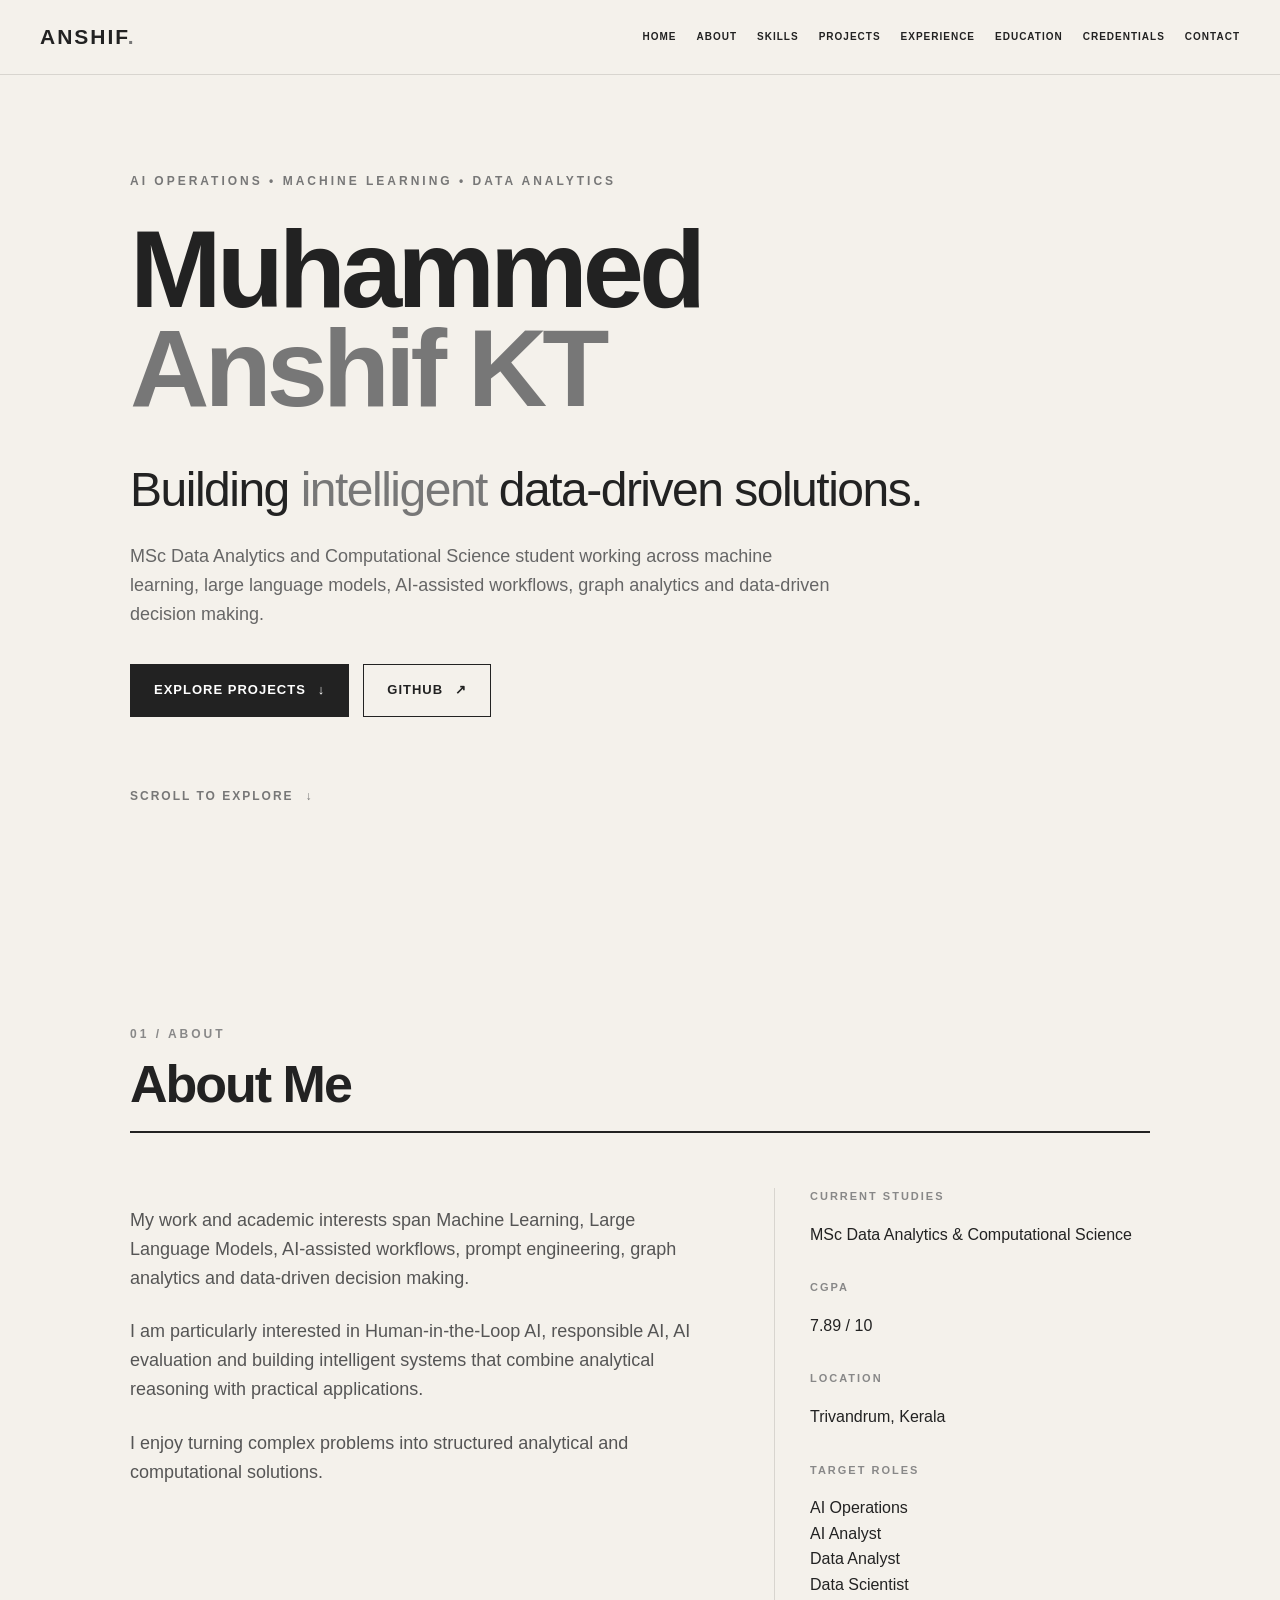
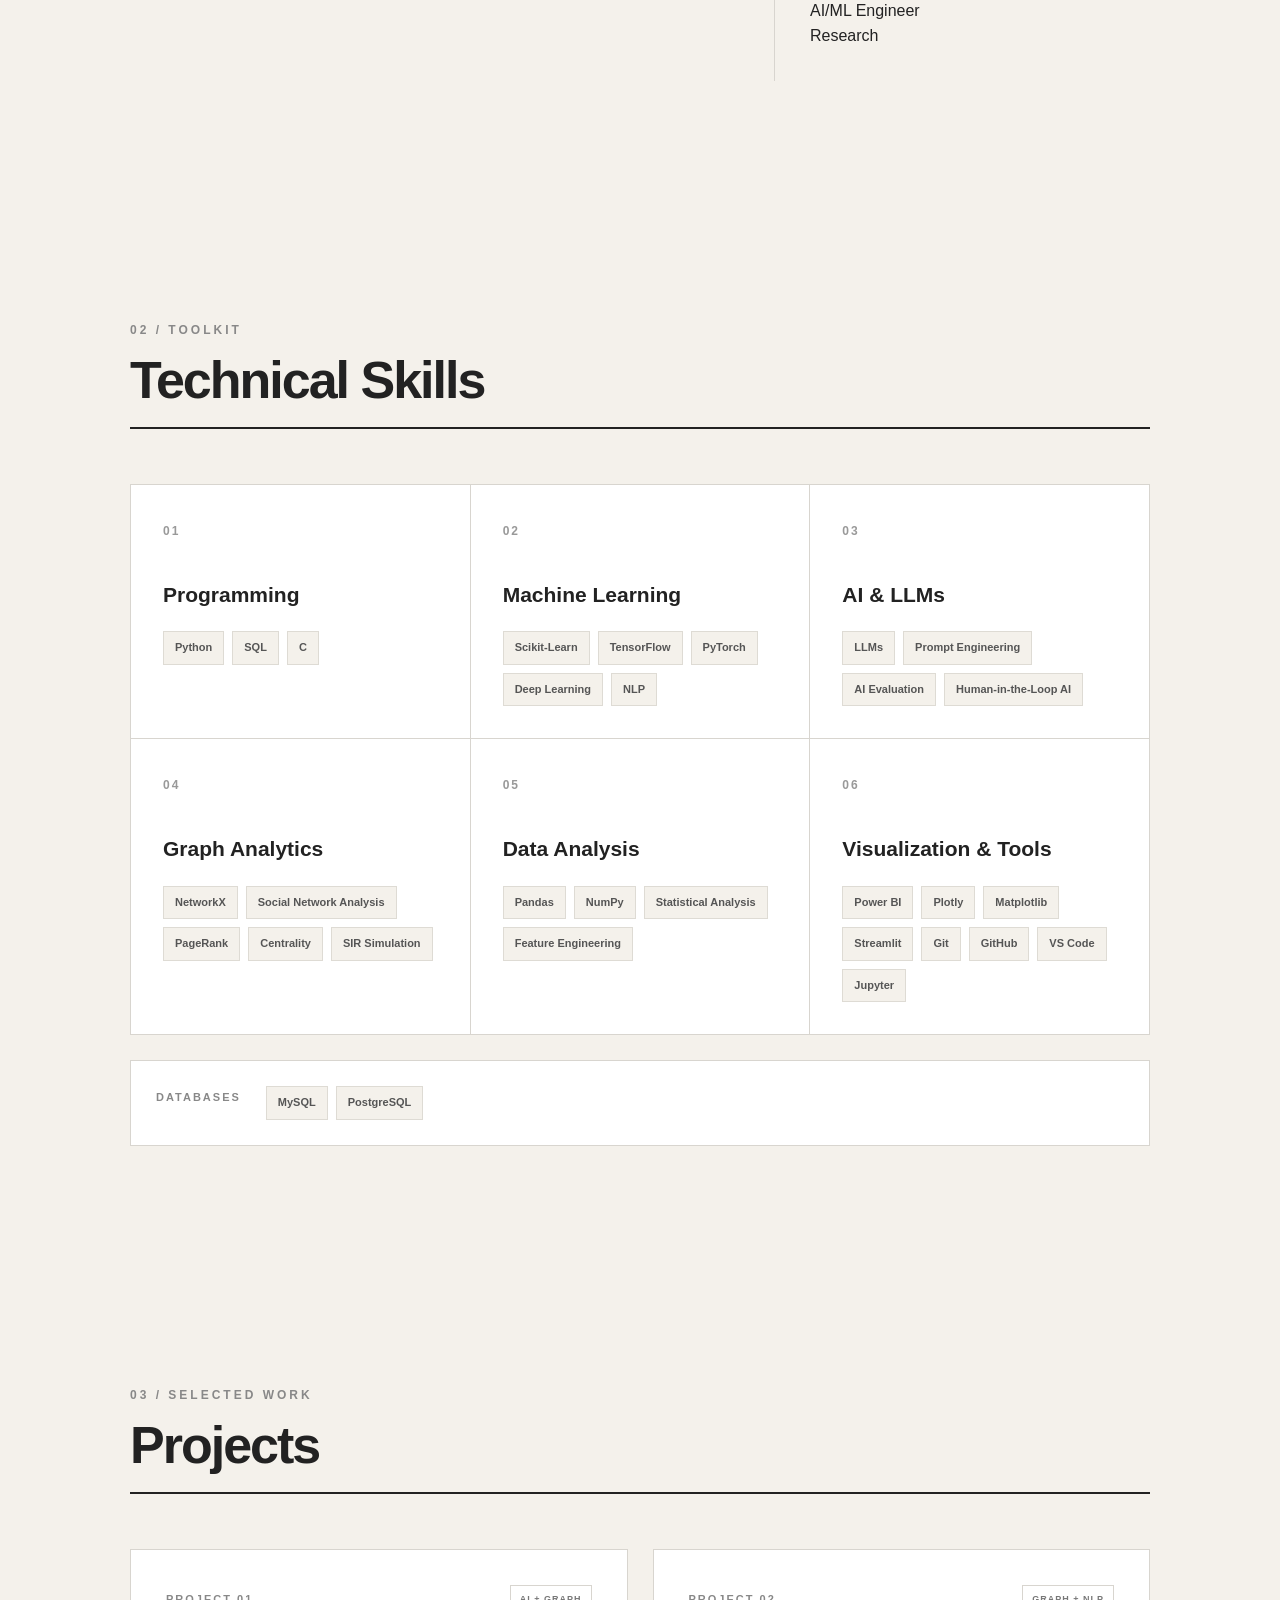
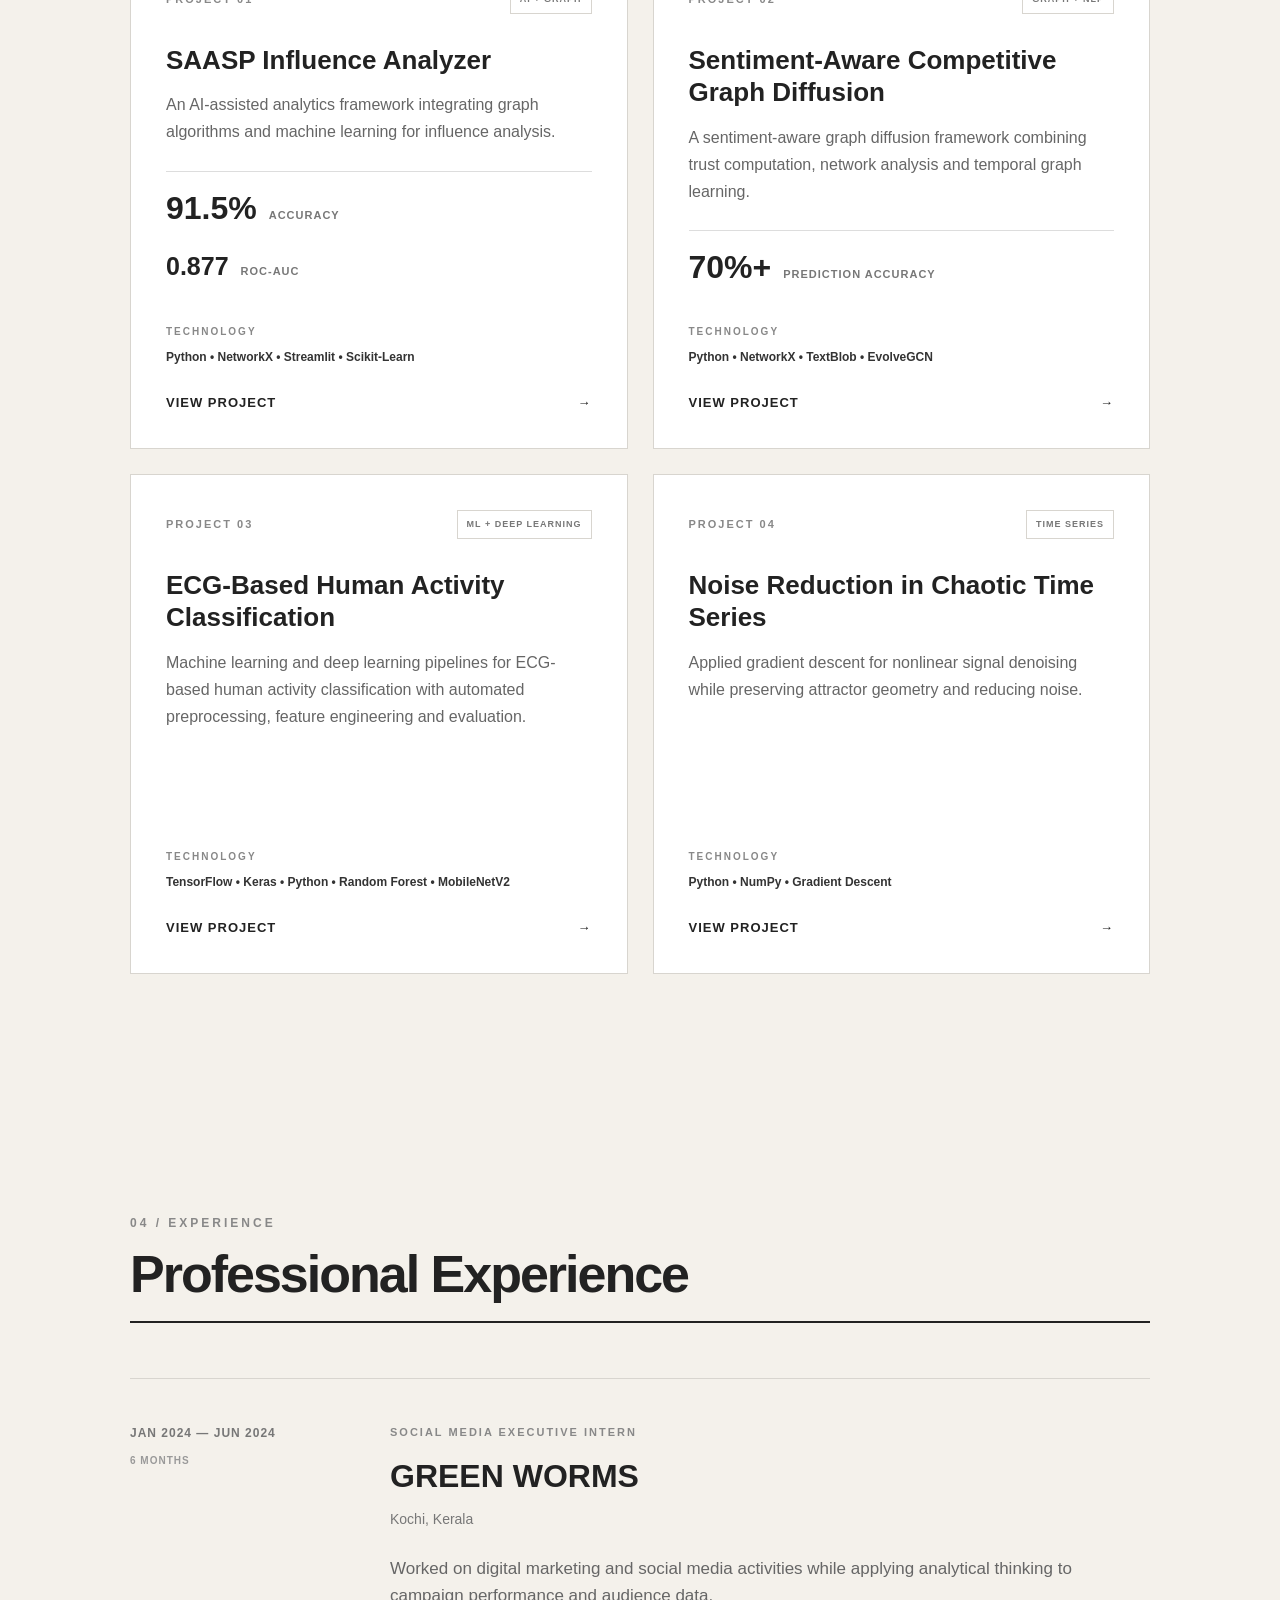
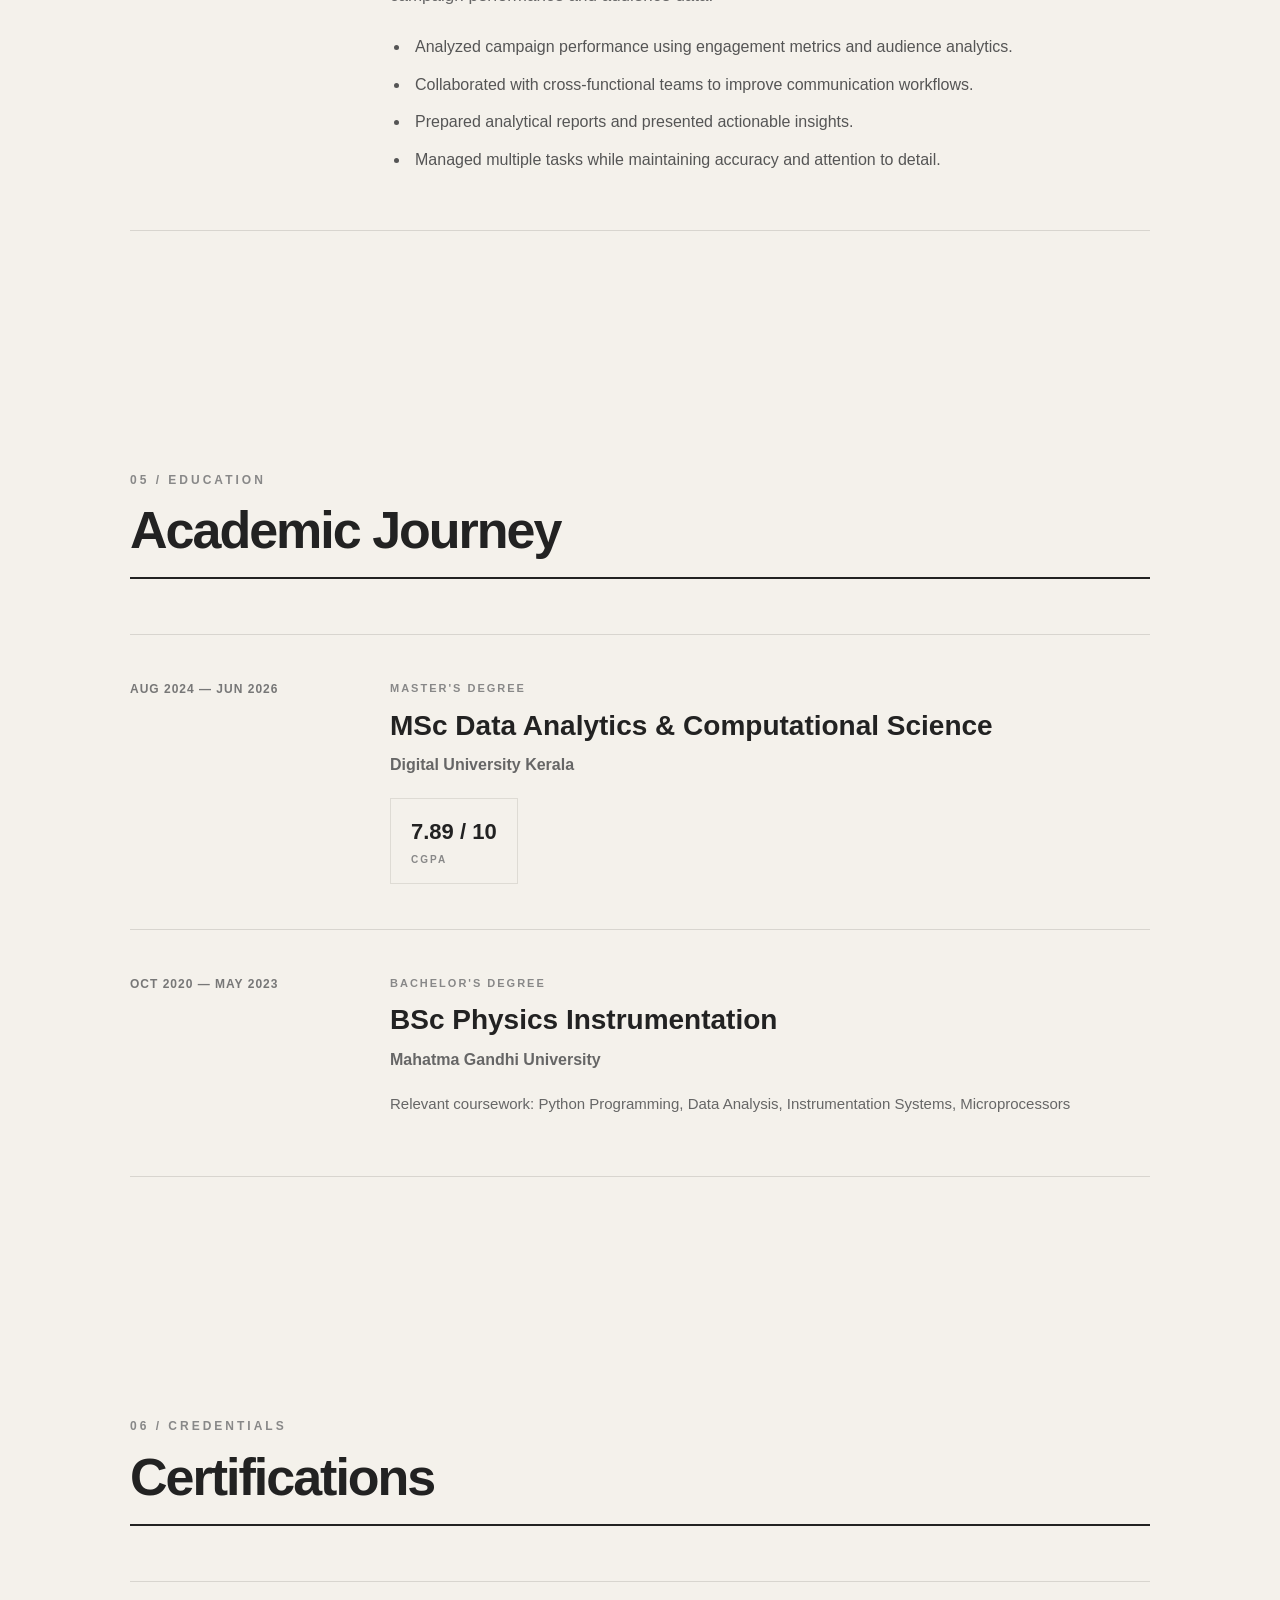
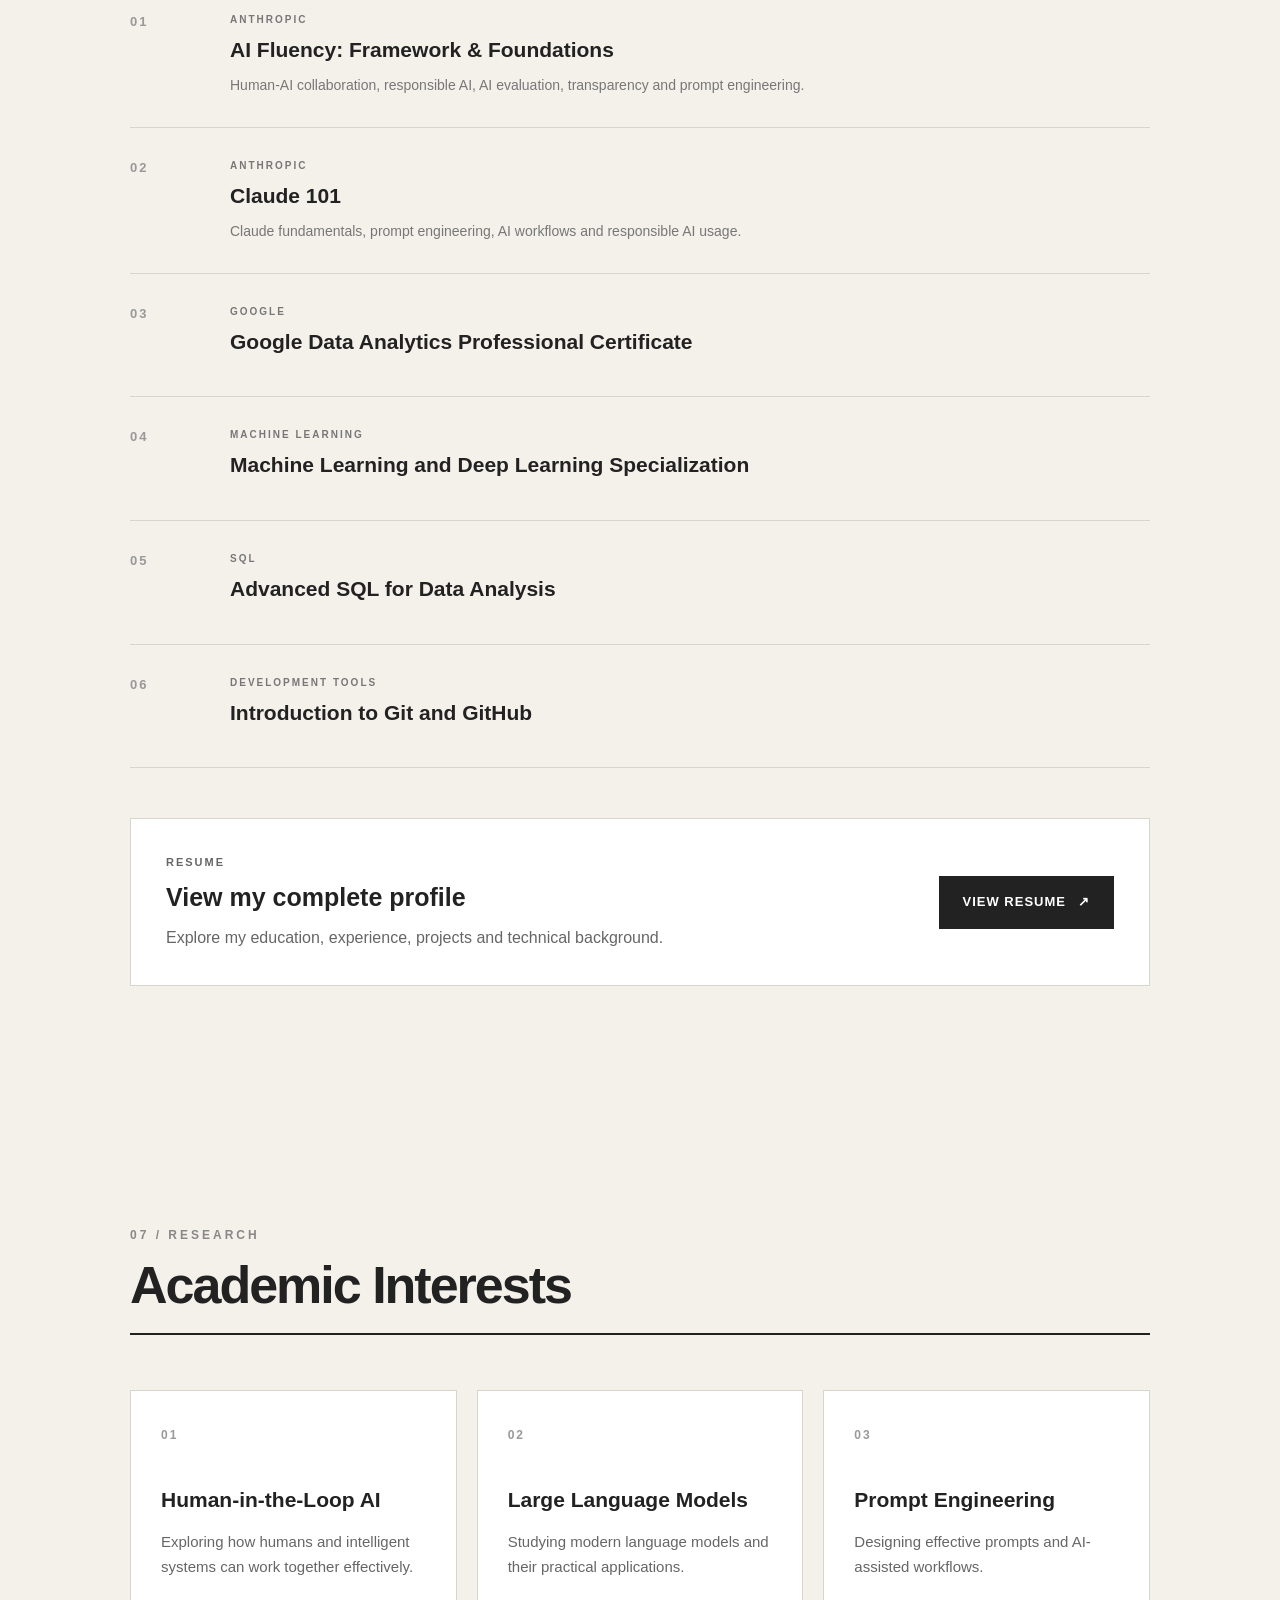
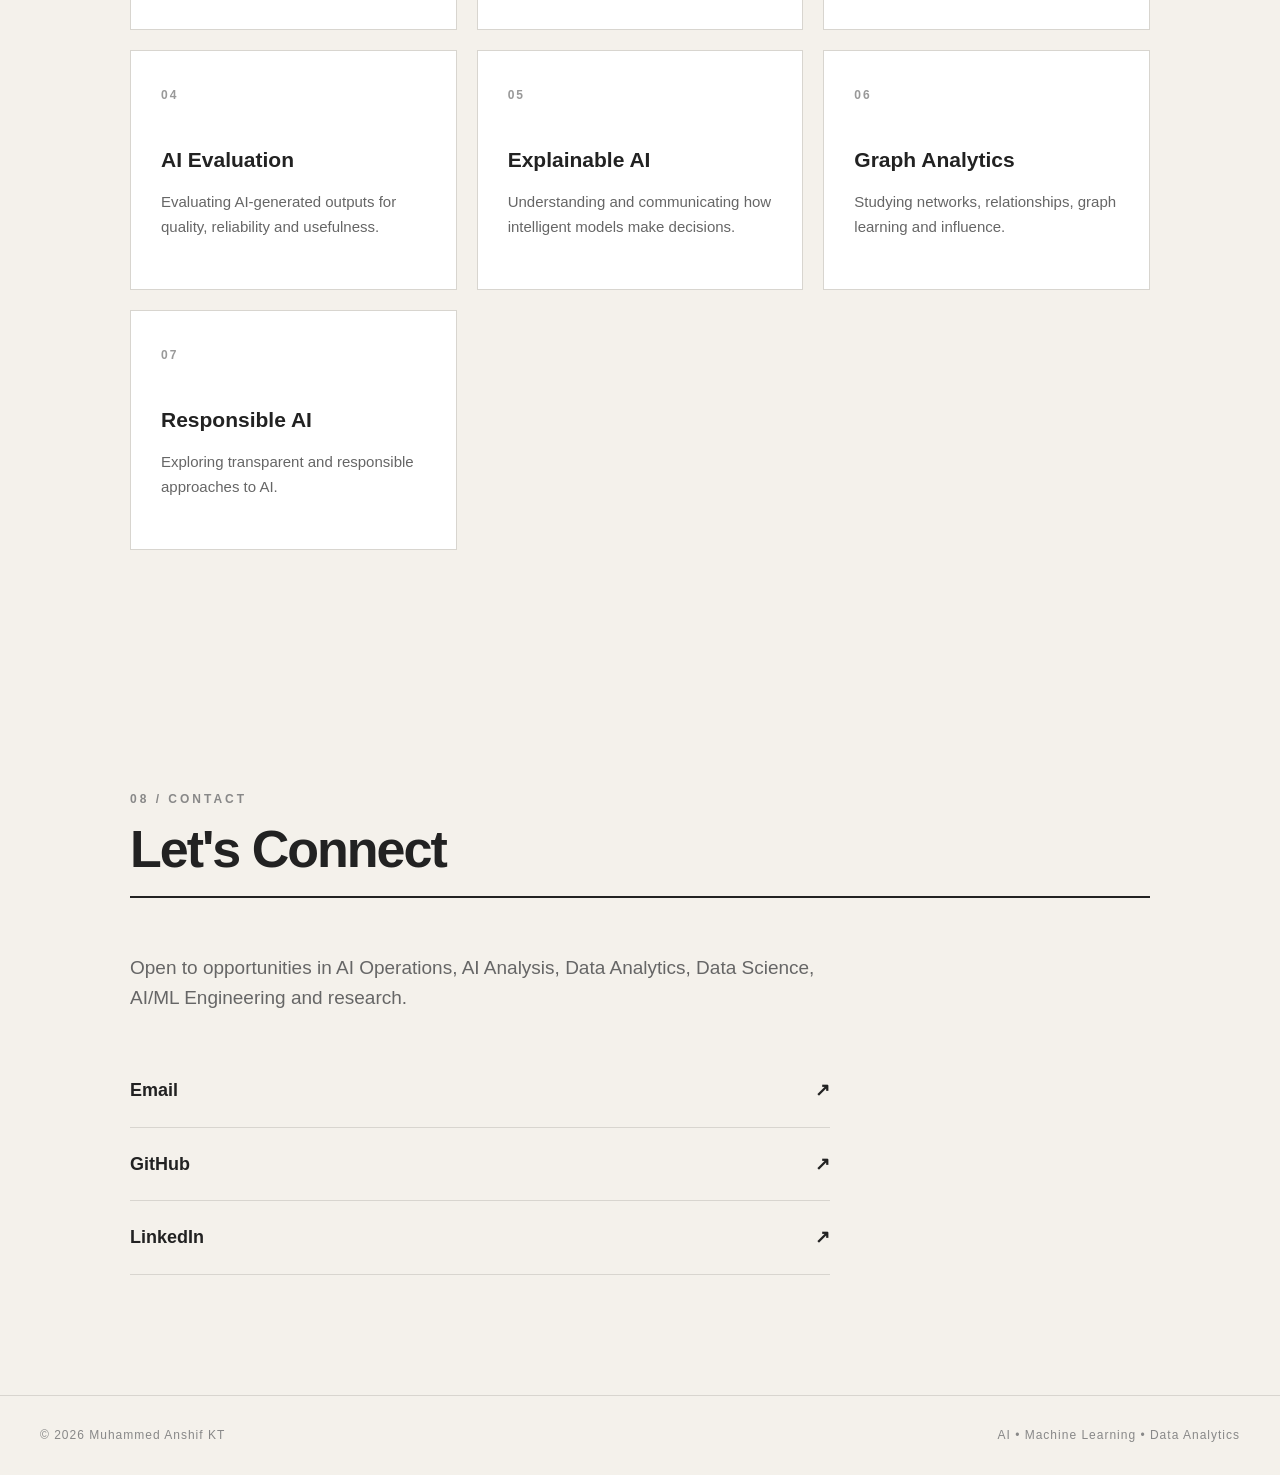
==== commit bb1889a2: "Update about section" ====
--- a/index.html
+++ b/index.html
@@ -152,11 +152,7 @@
 
                 <div class="about-main">
 
-                    <p class="about-intro">
-                        I am an MSc Data Analytics and
-                        Computational Science student at
-                        Digital University Kerala.
-                    </p>
+                    
 
                     <p>
                         My work and academic interests span
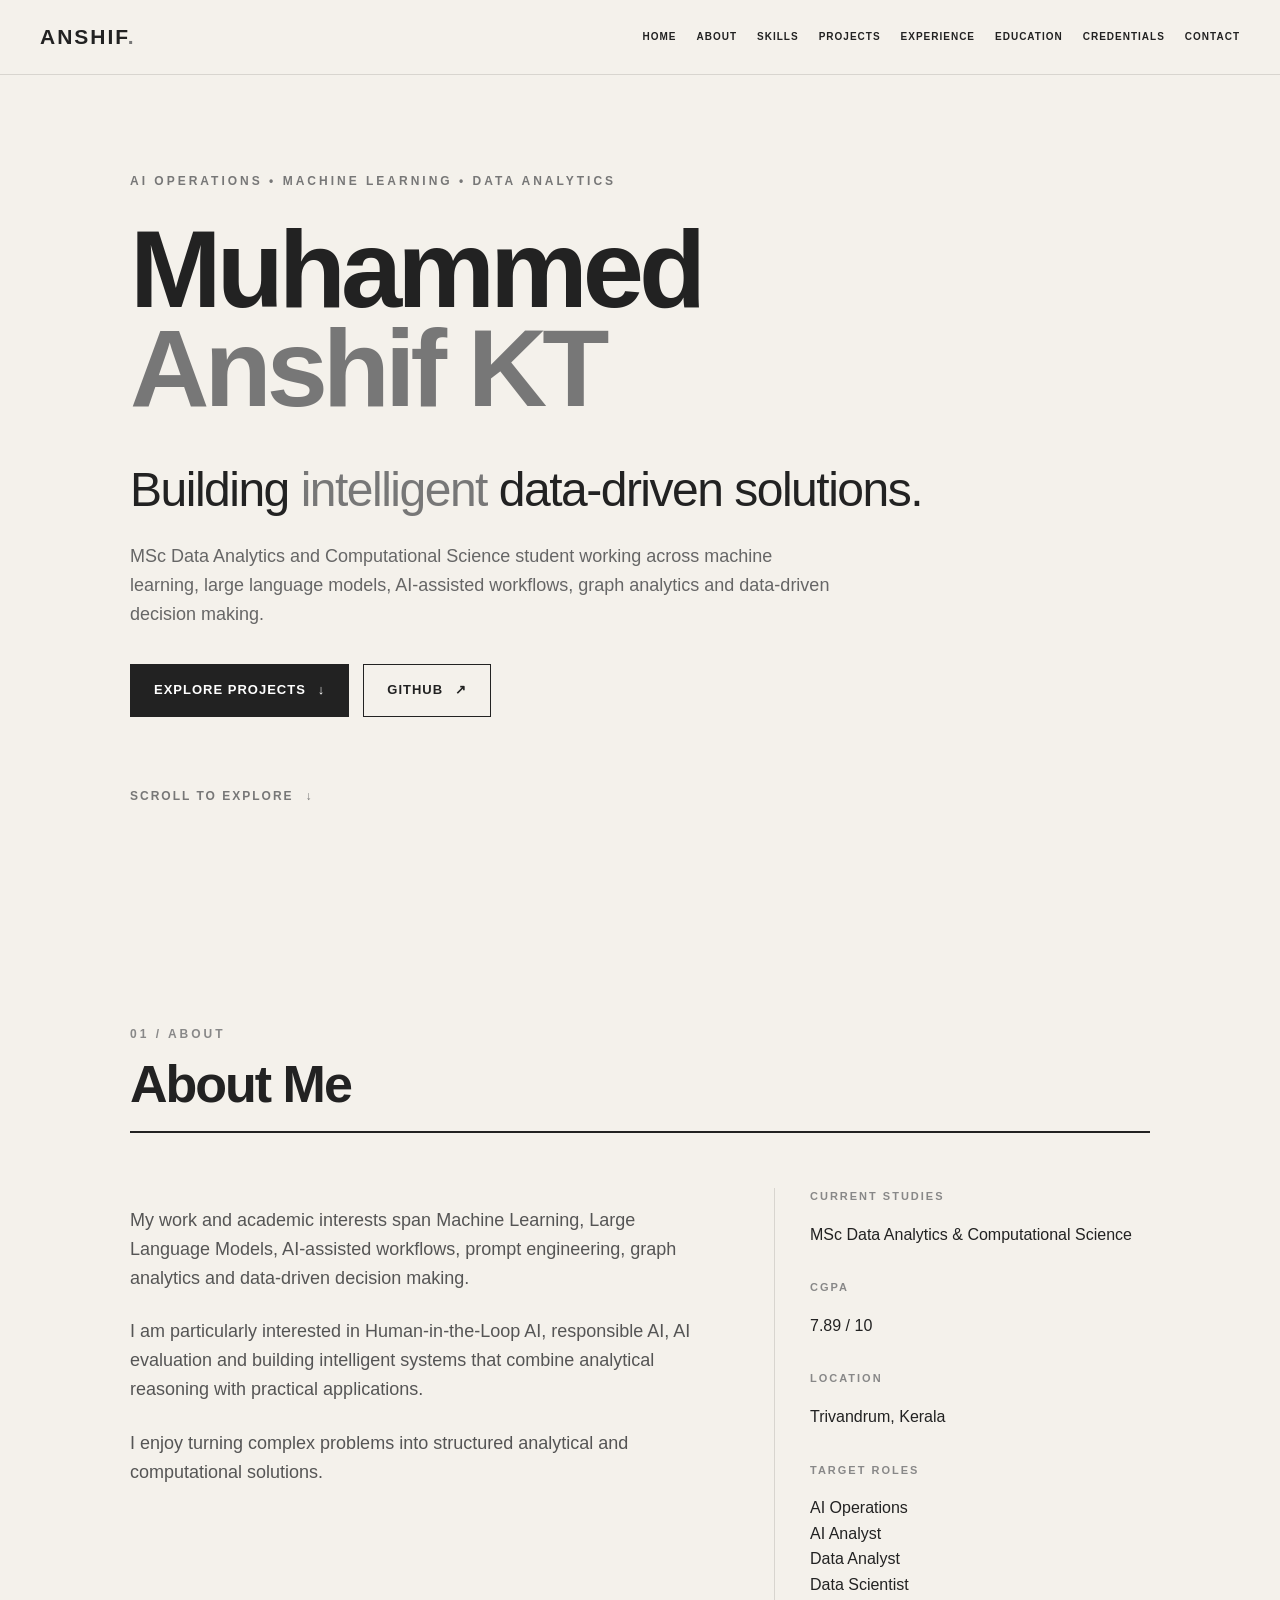
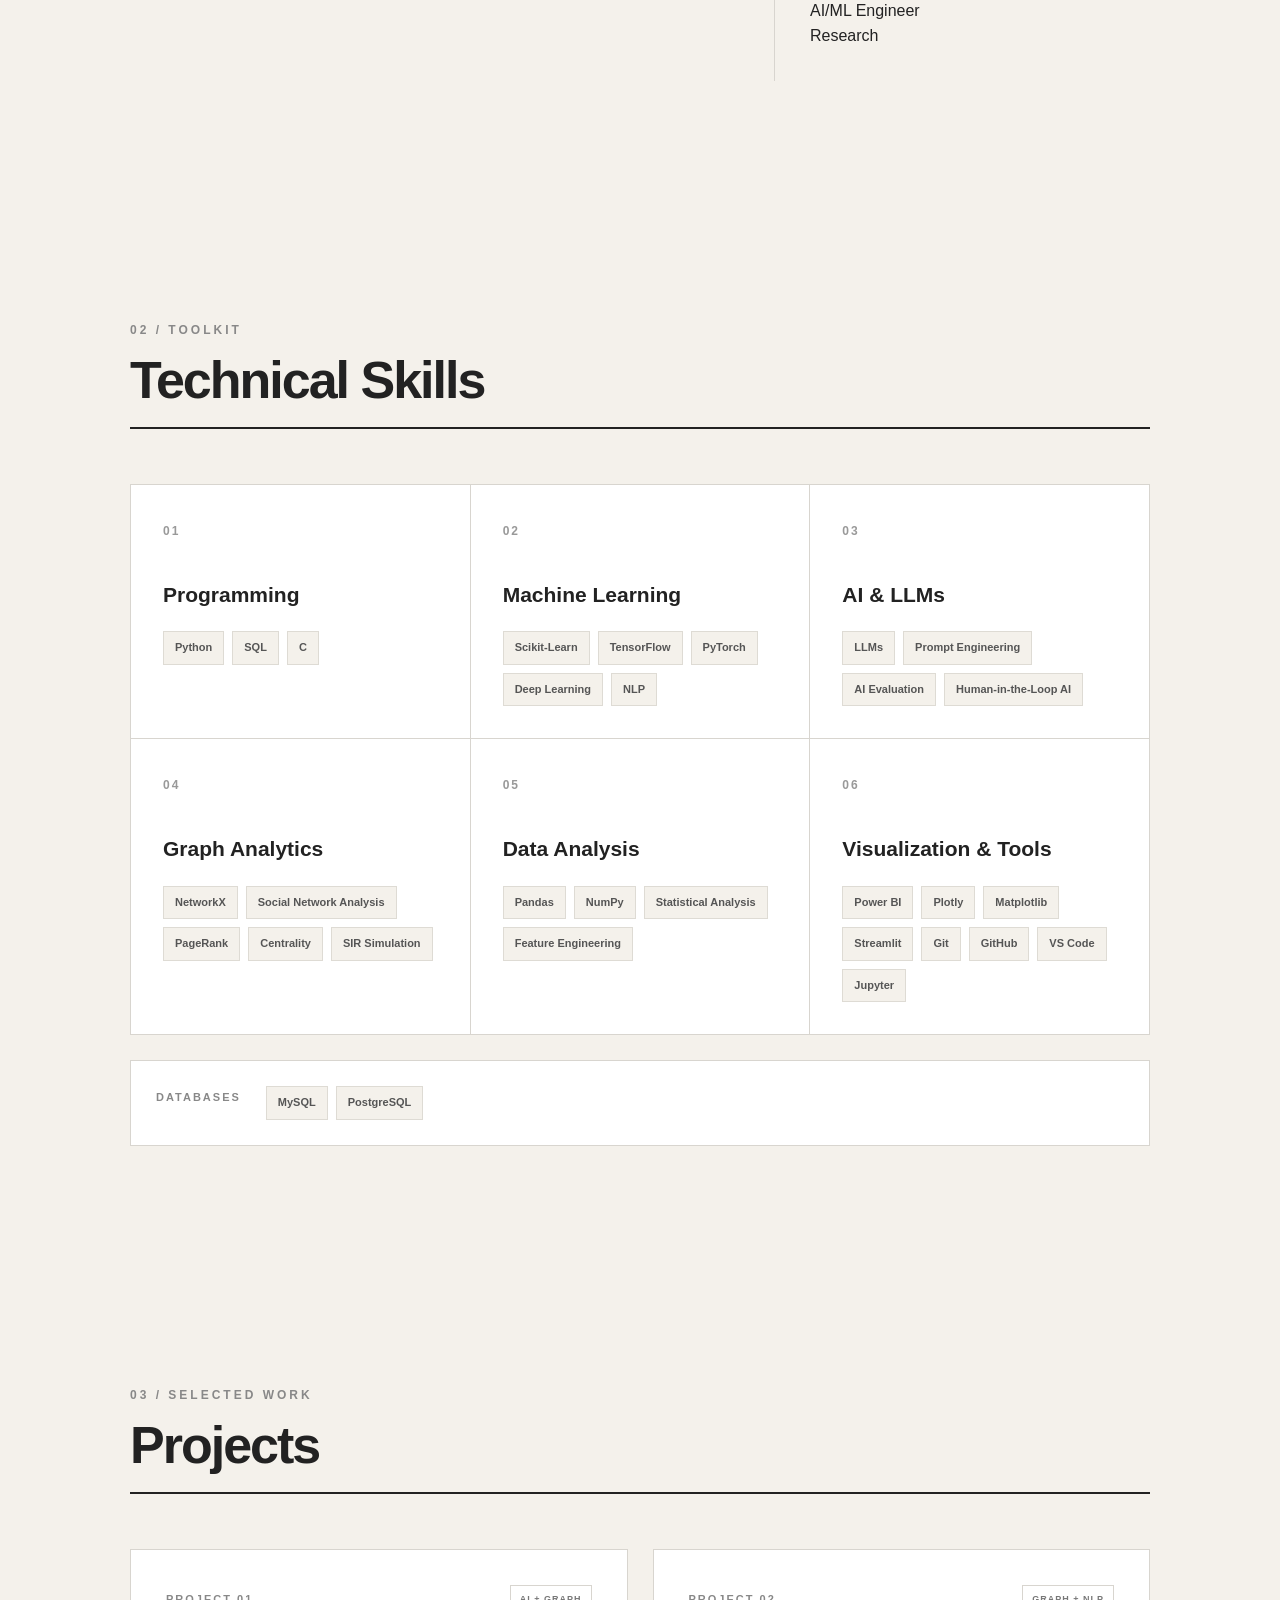
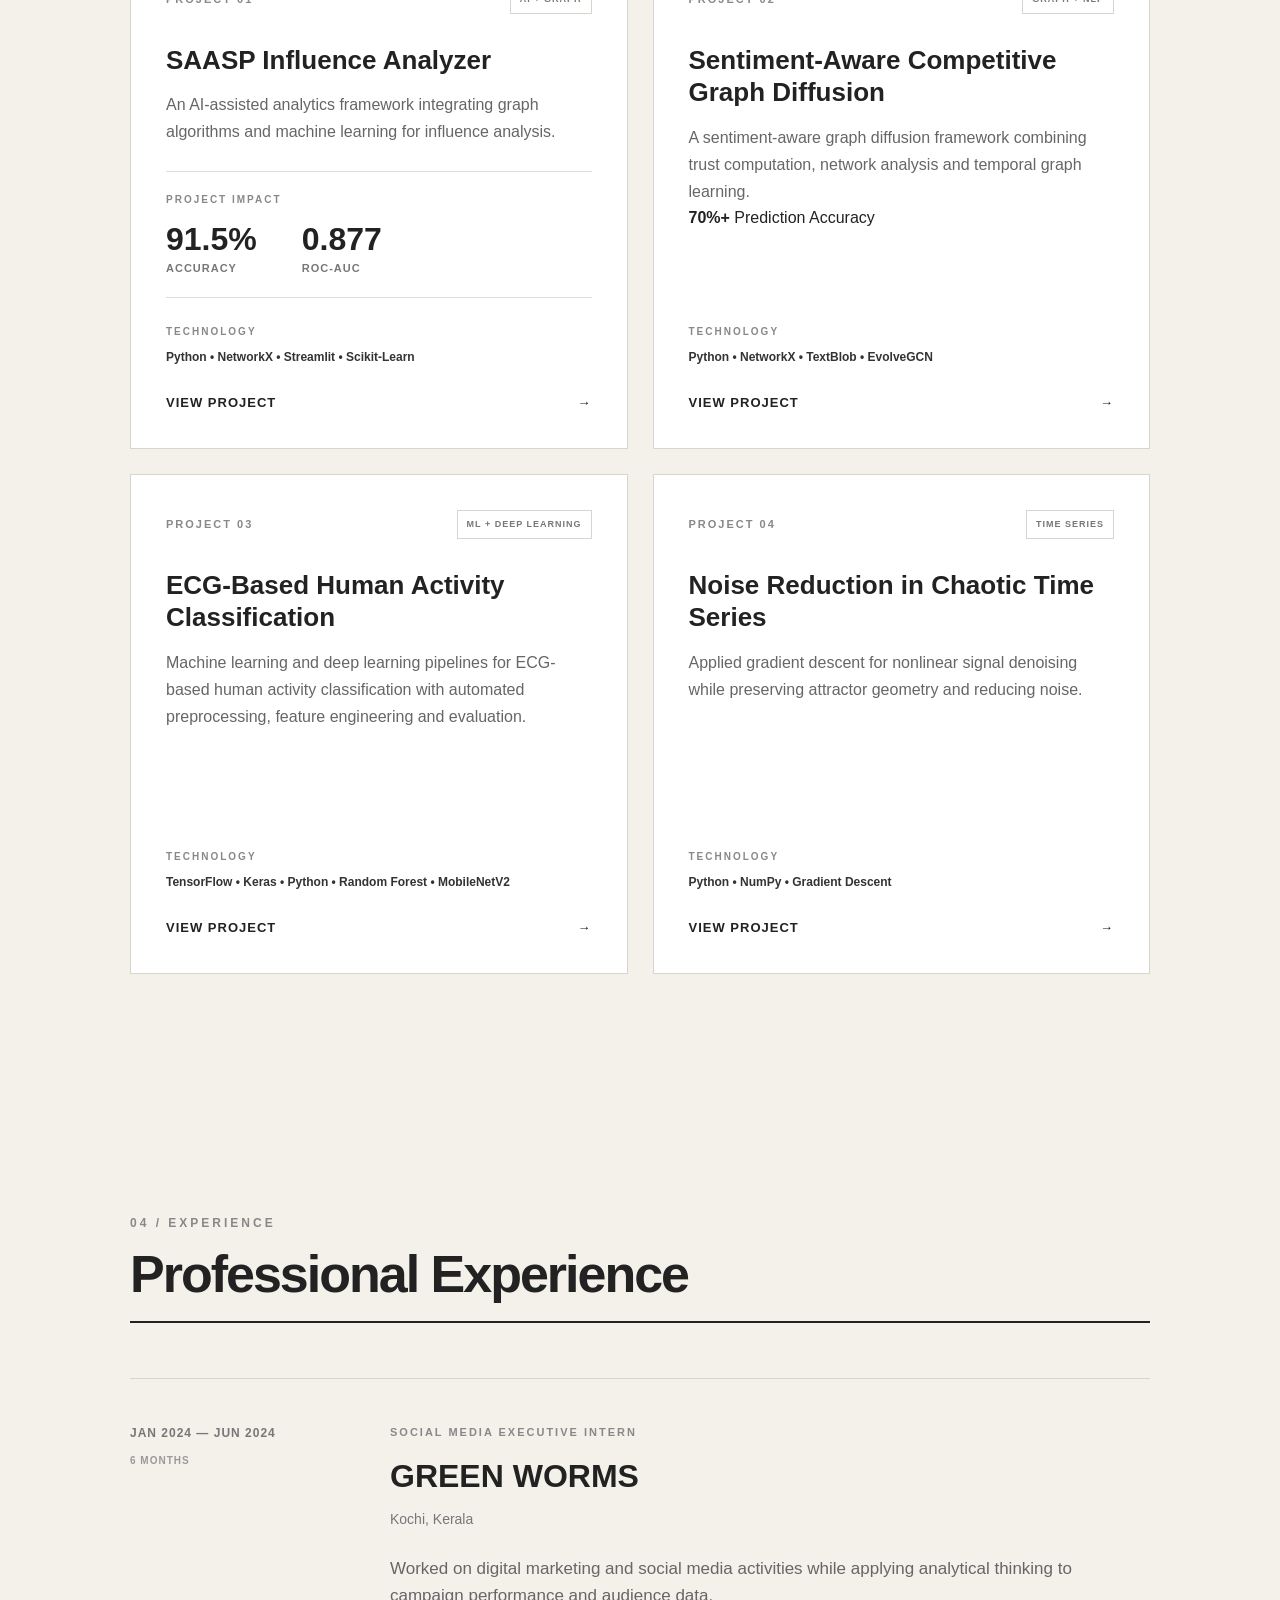
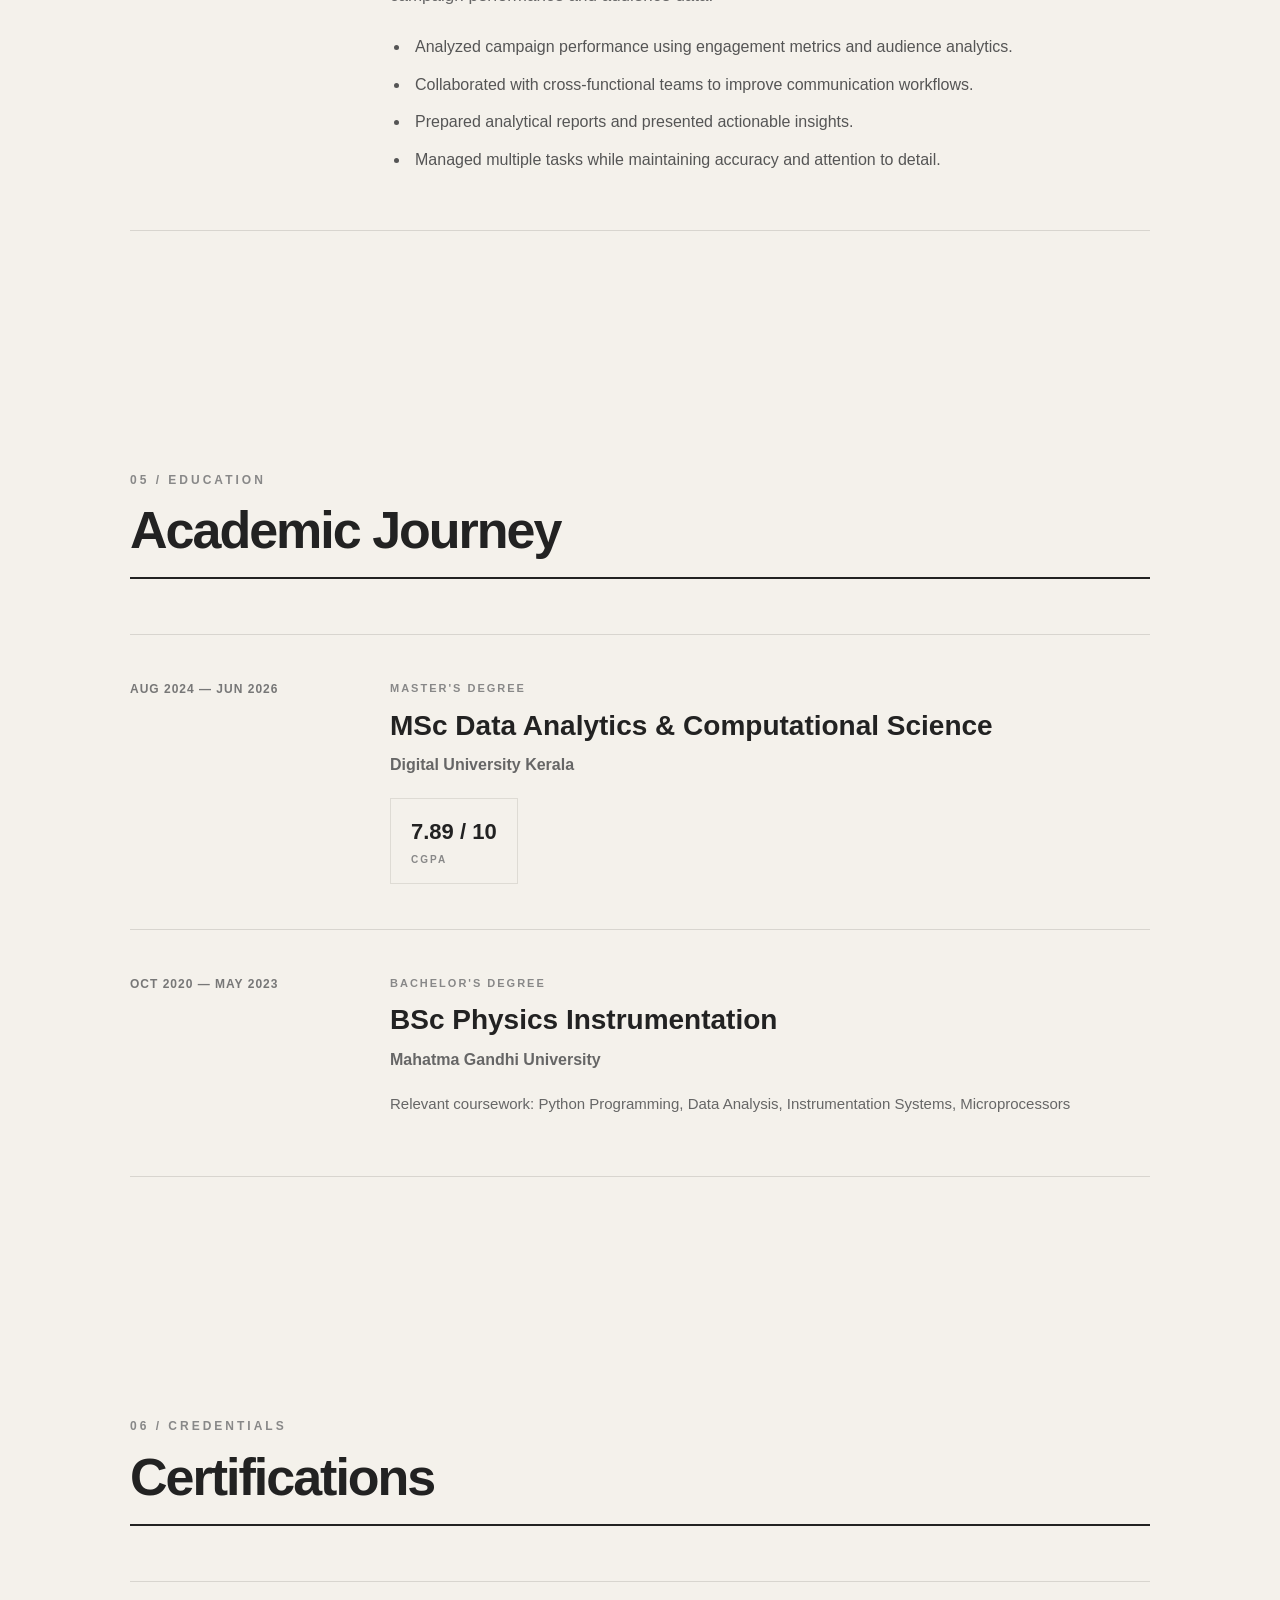
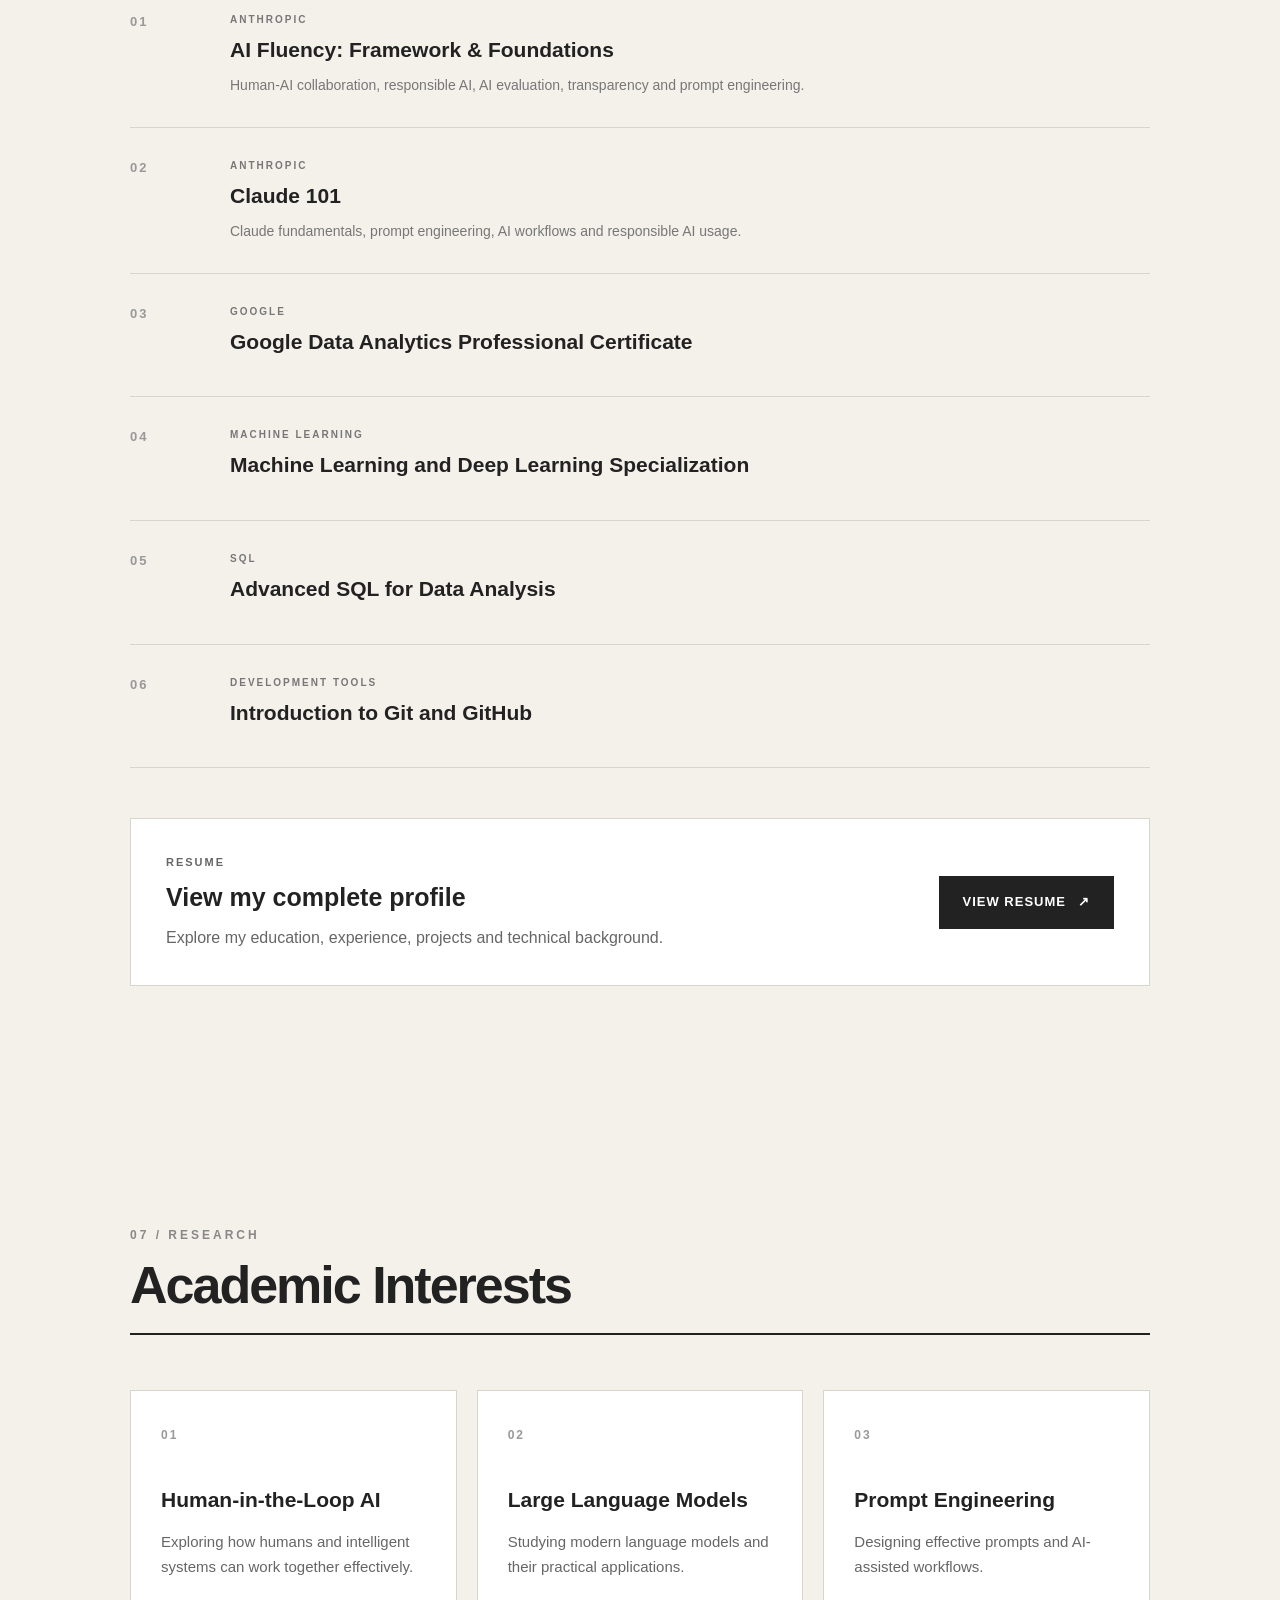
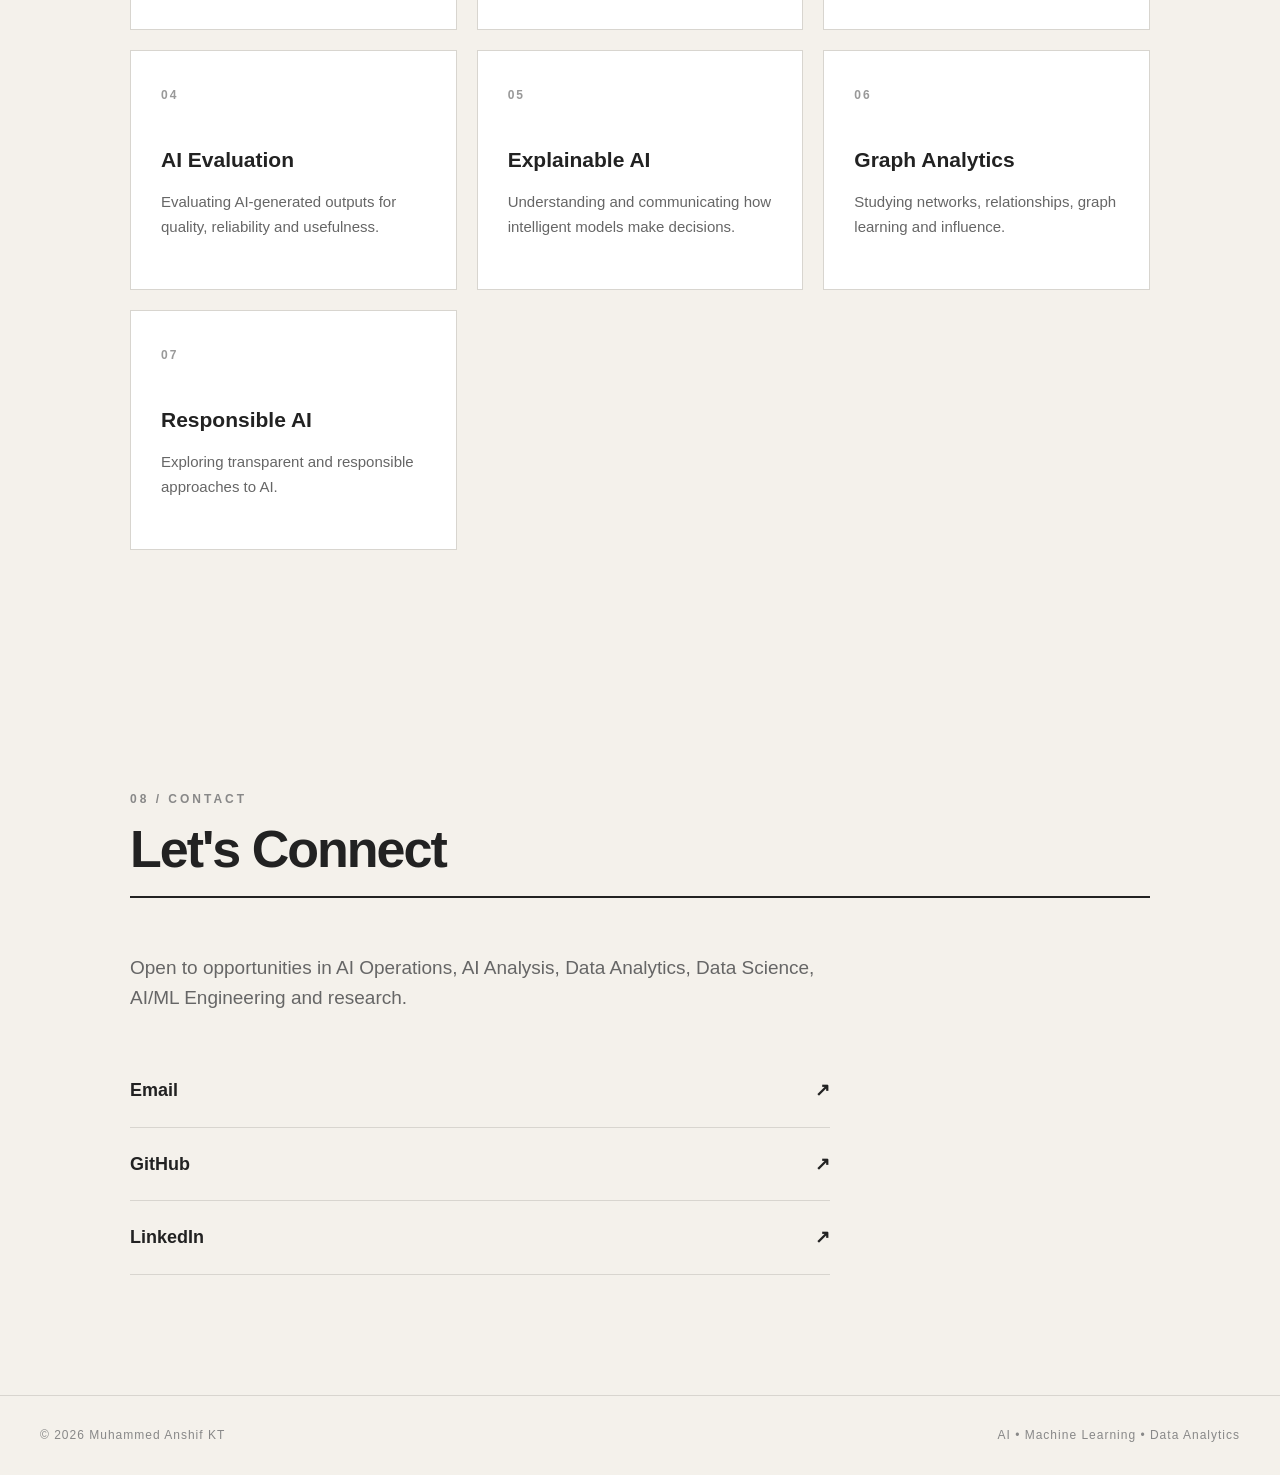
==== commit d8f03614: "Improve project section and links" ====
--- a/index.html
+++ b/index.html
@@ -447,50 +447,63 @@
              PROJECTS
         ================================= -->
 
-        <section id="projects">
-
-            <p class="section-label">
-                03 / SELECTED WORK
+        <!-- ================================
+     PROJECTS
+================================= -->
+
+<section id="projects">
+
+    <p class="section-label">
+        03 / SELECTED WORK
+    </p>
+
+    <h2>
+        Projects
+    </h2>
+
+    <div class="project-container">
+
+
+        <!-- =================================
+             PROJECT 01 — SAASP
+        ================================== -->
+
+        <article class="project">
+
+            <div class="project-top">
+
+                <p class="project-number">
+                    PROJECT 01
+                </p>
+
+                <span class="project-type">
+                    AI + GRAPH
+                </span>
+
+            </div>
+
+
+            <h3>
+                SAASP Influence Analyzer
+            </h3>
+
+
+            <p class="project-description">
+                An AI-assisted analytics framework
+                integrating graph algorithms and
+                machine learning for influence analysis.
             </p>
 
-            <h2>
-                Projects
-            </h2>
-
-
-            <div class="project-container">
-
-
-                <!-- PROJECT 01 -->
-
-                <article class="project">
-
-                    <div class="project-top">
-
-                        <p class="project-number">
-                            PROJECT 01
-                        </p>
-
-                        <span class="project-type">
-                            AI + GRAPH
-                        </span>
-
-                    </div>
-
-
-                    <h3>
-                        SAASP Influence Analyzer
-                    </h3>
-
-
-                    <p class="project-description">
-                        An AI-assisted analytics framework
-                        integrating graph algorithms and
-                        machine learning for influence analysis.
-                    </p>
-
-
-                    <div class="project-result">
+
+            <div class="project-impact">
+
+                <p class="project-label">
+                    PROJECT IMPACT
+                </p>
+
+                <div class="impact-metrics">
+
+                    <div class="impact-metric">
 
                         <strong>
                             91.5%
@@ -503,7 +516,7 @@
                     </div>
 
 
-                    <div class="project-result secondary-result">
+                    <div class="impact-metric">
 
                         <strong>
                             0.877
@@ -515,223 +528,236 @@
 
                     </div>
 
-
-                    <div class="project-information">
-
-                        <p class="project-label">
-                            TECHNOLOGY
-                        </p>
-
-                        <p class="project-tools">
-                            Python • NetworkX •
-                            Streamlit • Scikit-Learn
-                        </p>
-
-                    </div>
-
-
-                    <a
-                        href="https://github.com/anshif20022kt/Influential-Node-Detection-in-Complex-Networks"
-                        class="project-link"
-                        target="_blank"
-                        rel="noopener noreferrer"
-                    >
-                        View Project
-                        <span>→</span>
-                    </a>
-
-                </article>
-
-
-                <!-- PROJECT 02 -->
-
-                <article class="project">
-
-                    <div class="project-top">
-
-                        <p class="project-number">
-                            PROJECT 02
-                        </p>
-
-                        <span class="project-type">
-                            GRAPH + NLP
-                        </span>
-
-                    </div>
-
-
-                    <h3>
-                        Sentiment-Aware Competitive
-                        Graph Diffusion
-                    </h3>
-
-
-                    <p class="project-description">
-                        A sentiment-aware graph diffusion
-                        framework combining trust computation,
-                        network analysis and temporal graph
-                        learning.
-                    </p>
-
-
-                    <div class="project-result">
-
-                        <strong>
-                            70%+
-                        </strong>
-
-                        <span>
-                            Prediction Accuracy
-                        </span>
-
-                    </div>
-
-
-                    <div class="project-information">
-
-                        <p class="project-label">
-                            TECHNOLOGY
-                        </p>
-
-                        <p class="project-tools">
-                            Python • NetworkX • TextBlob •
-                            EvolveGCN
-                        </p>
-
-                    </div>
-
-
-                    <a
-                        href="https://github.com/anshif20022kt"
-                        class="project-link"
-                        target="_blank"
-                        rel="noopener noreferrer"
-                    >
-                        View Project
-                        <span>→</span>
-                    </a>
-
-                </article>
-
-
-                <!-- PROJECT 03 -->
-
-                <article class="project">
-
-                    <div class="project-top">
-
-                        <p class="project-number">
-                            PROJECT 03
-                        </p>
-
-                        <span class="project-type">
-                            ML + DEEP LEARNING
-                        </span>
-
-                    </div>
-
-
-                    <h3>
-                        ECG-Based Human Activity
-                        Classification
-                    </h3>
-
-
-                    <p class="project-description">
-                        Machine learning and deep learning
-                        pipelines for ECG-based human activity
-                        classification with automated preprocessing,
-                        feature engineering and evaluation.
-                    </p>
-
-
-                    <div class="project-information">
-
-                        <p class="project-label">
-                            TECHNOLOGY
-                        </p>
-
-                        <p class="project-tools">
-                            TensorFlow • Keras • Python •
-                            Random Forest • MobileNetV2
-                        </p>
-
-                    </div>
-
-
-                    <a
-                        href="https://github.com/anshif20022kt/Deep-Learning-Capstone_project"
-                        class="project-link"
-                        target="_blank"
-                        rel="noopener noreferrer"
-                    >
-                        View Project
-                        <span>→</span>
-                    </a>
-
-                </article>
-
-
-                <!-- PROJECT 04 -->
-
-                <article class="project">
-
-                    <div class="project-top">
-
-                        <p class="project-number">
-                            PROJECT 04
-                        </p>
-
-                        <span class="project-type">
-                            TIME SERIES
-                        </span>
-
-                    </div>
-
-
-                    <h3>
-                        Noise Reduction in
-                        Chaotic Time Series
-                    </h3>
-
-
-                    <p class="project-description">
-                        Applied gradient descent for nonlinear
-                        signal denoising while preserving
-                        attractor geometry and reducing noise.
-                    </p>
-
-
-                    <div class="project-information">
-
-                        <p class="project-label">
-                            TECHNOLOGY
-                        </p>
-
-                        <p class="project-tools">
-                            Python • NumPy •
-                            Gradient Descent
-                        </p>
-
-                    </div>
-
-
-                    <a
-                        href="https://github.com/anshif20022kt"
-                        class="project-link"
-                        target="_blank"
-                        rel="noopener noreferrer"
-                    >
-                        View Project
-                        <span>→</span>
-                    </a>
-
-                </article>
-
-            </div>
-
-        </section>
-
+                </div>
+
+            </div>
+
+
+            <div class="project-information">
+
+                <p class="project-label">
+                    TECHNOLOGY
+                </p>
+
+                <p class="project-tools">
+                    Python • NetworkX •
+                    Streamlit • Scikit-Learn
+                </p>
+
+            </div>
+
+
+            <a
+                href="https://github.com/anshif20022kt/Influential-Node-Detection-in-Complex-Networks"
+                class="project-link"
+                target="_blank"
+                rel="noopener noreferrer"
+            >
+                View Project
+                <span>→</span>
+            </a>
+
+        </article>
+
+
+
+        <!-- =================================
+             PROJECT 02 — SENTIMENT GRAPH
+        ================================== -->
+
+        <article class="project">
+
+            <div class="project-top">
+
+                <p class="project-number">
+                    PROJECT 02
+                </p>
+
+                <span class="project-type">
+                    GRAPH + NLP
+                </span>
+
+            </div>
+
+
+            <h3>
+                Sentiment-Aware Competitive
+                Graph Diffusion
+            </h3>
+
+
+            <p class="project-description">
+                A sentiment-aware graph diffusion
+                framework combining trust computation,
+                network analysis and temporal graph
+                learning.
+            </p>
+
+
+            <div class="project-result">
+
+                <strong>
+                    70%+
+                </strong>
+
+                <span>
+                    Prediction Accuracy
+                </span>
+
+            </div>
+
+
+            <div class="project-information">
+
+                <p class="project-label">
+                    TECHNOLOGY
+                </p>
+
+                <p class="project-tools">
+                    Python • NetworkX • TextBlob •
+                    EvolveGCN
+                </p>
+
+            </div>
+
+
+            <a
+                href="https://github.com/anshif20022kt/sentiment-aware-graph-diffusion"
+                class="project-link"
+                target="_blank"
+                rel="noopener noreferrer"
+            >
+                View Project
+                <span>→</span>
+            </a>
+
+        </article>
+
+
+
+        <!-- =================================
+             PROJECT 03 — ECG
+        ================================== -->
+
+        <article class="project">
+
+            <div class="project-top">
+
+                <p class="project-number">
+                    PROJECT 03
+                </p>
+
+                <span class="project-type">
+                    ML + DEEP LEARNING
+                </span>
+
+            </div>
+
+
+            <h3>
+                ECG-Based Human Activity
+                Classification
+            </h3>
+
+
+            <p class="project-description">
+                Machine learning and deep learning
+                pipelines for ECG-based human activity
+                classification with automated preprocessing,
+                feature engineering and evaluation.
+            </p>
+
+
+            <div class="project-information">
+
+                <p class="project-label">
+                    TECHNOLOGY
+                </p>
+
+                <p class="project-tools">
+                    TensorFlow • Keras • Python •
+                    Random Forest • MobileNetV2
+                </p>
+
+            </div>
+
+
+            <a
+                href="https://github.com/anshif20022kt/Deep-Learning-Capstone_project"
+                class="project-link"
+                target="_blank"
+                rel="noopener noreferrer"
+            >
+                View Project
+                <span>→</span>
+            </a>
+
+        </article>
+
+
+
+        <!-- =================================
+             PROJECT 04 — NOISE REDUCTION
+        ================================== -->
+
+        <article class="project">
+
+            <div class="project-top">
+
+                <p class="project-number">
+                    PROJECT 04
+                </p>
+
+                <span class="project-type">
+                    TIME SERIES
+                </span>
+
+            </div>
+
+
+            <h3>
+                Noise Reduction in
+                Chaotic Time Series
+            </h3>
+
+
+            <p class="project-description">
+                Applied gradient descent for nonlinear
+                signal denoising while preserving
+                attractor geometry and reducing noise.
+            </p>
+
+
+            <div class="project-information">
+
+                <p class="project-label">
+                    TECHNOLOGY
+                </p>
+
+                <p class="project-tools">
+                    Python • NumPy •
+                    Gradient Descent
+                </p>
+
+            </div>
+
+
+            <a
+                href="https://github.com/anshif20022kt/Noise-Reduction-"
+                class="project-link"
+                target="_blank"
+                rel="noopener noreferrer"
+            >
+                View Project
+                <span>→</span>
+            </a>
+
+        </article>
+
+
+    </div>
+
+</section>
 
         <!-- ================================
              EXPERIENCE
--- a/style.css
+++ b/style.css
@@ -2,21 +2,15 @@
     box-sizing: border-box;
 }
 
-
 html {
     scroll-behavior: smooth;
 }
 
-
 body {
     margin: 0;
-
     background-color: #f4f1eb;
-
     color: #222222;
-
     font-family: Arial, Helvetica, sans-serif;
-
     line-height: 1.6;
 }
 
@@ -27,68 +21,46 @@
 
 .navbar {
     position: sticky;
-
     top: 0;
-
     z-index: 1000;
 
     display: flex;
-
     justify-content: space-between;
-
     align-items: center;
 
     padding: 20px 40px;
 
     background-color: #f4f1eb;
-
     border-bottom: 1px solid #d8d5cf;
 }
-
 
 .logo {
     color: #222222;
-
     font-size: 21px;
-
     font-weight: 800;
-
-    letter-spacing: 2px;
-
+    letter-spacing: 2px;
     text-decoration: none;
 }
 
-
 .logo span {
     color: #777777;
 }
 
-
 .nav-links {
     display: flex;
-
     align-items: center;
-
     gap: 20px;
 }
-
 
 .nav-links a {
     color: #222222;
-
     font-size: 10px;
-
-    font-weight: bold;
-
+    font-weight: bold;
     letter-spacing: 1px;
-
     text-decoration: none;
-
     text-transform: uppercase;
-
     transition: color 0.3s ease;
 }
-
 
 .nav-links a:hover {
     color: #777777;
@@ -101,15 +73,10 @@
 
 .menu-button {
     display: none;
-
     background: none;
-
     border: none;
-
     color: #222222;
-
     font-size: 28px;
-
     cursor: pointer;
 }
 
@@ -120,37 +87,24 @@
 
 section {
     max-width: 1100px;
-
     margin: 0 auto;
-
     padding: 120px 40px;
 }
-
 
 .section-label {
     margin: 0 0 12px;
-
     color: #888888;
-
     font-size: 12px;
-
-    font-weight: bold;
-
+    font-weight: bold;
     letter-spacing: 3px;
 }
-
 
 h2 {
     margin: 0 0 55px;
-
     padding-bottom: 18px;
-
     border-bottom: 2px solid #222222;
-
     font-size: 52px;
-
     line-height: 1.1;
-
     letter-spacing: -2px;
 }
 
@@ -161,78 +115,53 @@
 
 .hero {
     min-height: calc(100vh - 70px);
-
-    display: flex;
-
+    display: flex;
     align-items: center;
 
     padding-top: 80px;
-
     padding-bottom: 80px;
 }
-
 
 .hero-content {
     width: 100%;
 }
 
-
 .eyebrow {
     margin: 0 0 28px;
-
-    color: #777777;
-
+    color: #777777;
     font-size: 12px;
-
-    font-weight: bold;
-
+    font-weight: bold;
     letter-spacing: 3px;
 }
-
 
 .hero h1 {
     margin: 0;
-
     font-size: clamp(58px, 9vw, 110px);
-
     line-height: 0.9;
-
     letter-spacing: -5px;
 }
 
-
 .hero h1 span {
     color: #777777;
 }
-
 
 .hero-description {
     max-width: 800px;
-
     margin: 45px 0 0;
-
     font-size: clamp(28px, 4vw, 48px);
-
     line-height: 1.15;
-
     letter-spacing: -1.5px;
 }
 
-
 .hero-description em {
     color: #777777;
-
     font-style: normal;
 }
-
 
 .hero-text {
     max-width: 700px;
-
     margin: 25px 0 0;
-
     color: #666666;
-
     font-size: 18px;
 }
 
@@ -243,20 +172,14 @@
 
 .hero-buttons {
     display: flex;
-
     flex-wrap: wrap;
-
     gap: 14px;
-
     margin-top: 35px;
 }
-
 
 .button {
     display: inline-flex;
-
     align-items: center;
-
     gap: 12px;
 
     padding: 15px 23px;
@@ -264,13 +187,10 @@
     border: 1px solid #222222;
 
     font-size: 13px;
-
-    font-weight: bold;
-
+    font-weight: bold;
     letter-spacing: 1px;
 
     text-decoration: none;
-
     text-transform: uppercase;
 
     transition:
@@ -279,35 +199,25 @@
         transform 0.3s ease;
 }
 
-
 .primary-button {
     background-color: #222222;
-
     color: #ffffff;
 }
-
 
 .primary-button:hover {
     background-color: #555555;
-
     color: #ffffff;
-
     transform: translateY(-3px);
 }
-
 
 .secondary-button {
     background-color: transparent;
-
     color: #222222;
 }
-
 
 .secondary-button:hover {
     background-color: #222222;
-
     color: #ffffff;
-
     transform: translateY(-3px);
 }
 
@@ -318,23 +228,17 @@
 
 .scroll-hint {
     display: inline-flex;
-
     align-items: center;
-
     gap: 12px;
 
     margin-top: 70px;
 
     color: #777777;
-
     font-size: 12px;
-
-    font-weight: bold;
-
+    font-weight: bold;
     letter-spacing: 2px;
 
     text-decoration: none;
-
     text-transform: uppercase;
 }
 
@@ -345,57 +249,40 @@
 
 .about-grid {
     display: grid;
-
     grid-template-columns: 1.5fr 1fr;
-
     gap: 80px;
 }
-
 
 .about-main {
     max-width: 700px;
-
     color: #555555;
-
     font-size: 18px;
 }
-
 
 .about-main p {
     margin-bottom: 25px;
 }
 
-
 .about-main .about-intro {
     color: #333333;
-
     font-size: 25px;
-
     line-height: 1.5;
 }
-
 
 .about-details {
     padding-left: 35px;
-
     border-left: 1px solid #d8d5cf;
 }
-
 
 .detail-block {
     margin-bottom: 32px;
 }
 
-
 .detail-label {
     margin: 0 0 10px;
-
     color: #888888;
-
     font-size: 11px;
-
-    font-weight: bold;
-
+    font-weight: bold;
     letter-spacing: 2px;
 }
 
@@ -406,20 +293,15 @@
 
 .skills-grid {
     display: grid;
-
     grid-template-columns: repeat(3, 1fr);
-
     gap: 1px;
 
     background-color: #d8d5cf;
-
     border: 1px solid #d8d5cf;
 }
-
 
 .skill-card {
     min-height: 250px;
-
     padding: 32px;
 
     background-color: #ffffff;
@@ -429,69 +311,49 @@
         transform 0.3s ease;
 }
 
-
 .skill-card:hover {
     background-color: #faf9f6;
-
     transform: translateY(-4px);
 }
-
 
 .skill-number {
     color: #999999;
-
     font-size: 12px;
-
-    font-weight: bold;
-
-    letter-spacing: 2px;
-}
-
+    font-weight: bold;
+    letter-spacing: 2px;
+}
 
 .skill-card h3 {
     margin: 35px 0 20px;
-
     font-size: 21px;
 }
 
-
 .skill-tags {
     display: flex;
-
     flex-wrap: wrap;
-
     gap: 8px;
 }
-
 
 .skill-tags span {
     padding: 7px 11px;
 
     background-color: #f4f1eb;
-
     border: 1px solid #dedbd4;
 
     color: #555555;
-
     font-size: 11px;
-
-    font-weight: bold;
-}
-
+    font-weight: bold;
+}
 
 .database-row {
     display: flex;
-
     align-items: center;
-
     gap: 25px;
 
     margin-top: 25px;
-
     padding: 25px;
 
     background-color: #ffffff;
-
     border: 1px solid #d8d5cf;
 }
 
@@ -502,24 +364,18 @@
 
 .project-container {
     display: grid;
-
     grid-template-columns: repeat(2, 1fr);
-
     gap: 25px;
 }
 
-
 .project {
     display: flex;
-
     flex-direction: column;
 
     min-height: 500px;
-
     padding: 35px;
 
     background-color: #ffffff;
-
     border: 1px solid #d8d5cf;
 
     transition:
@@ -527,7 +383,6 @@
         box-shadow 0.3s ease;
 }
 
-
 .project:hover {
     transform: translateY(-8px);
 
@@ -535,30 +390,20 @@
         0 18px 35px rgba(0, 0, 0, 0.08);
 }
 
-
 .project-top {
     display: flex;
-
     justify-content: space-between;
-
     align-items: center;
-
     gap: 15px;
 }
-
 
 .project-number {
     margin: 0;
-
     color: #888888;
-
     font-size: 11px;
-
-    font-weight: bold;
-
-    letter-spacing: 2px;
-}
-
+    font-weight: bold;
+    letter-spacing: 2px;
+}
 
 .project-type {
     padding: 6px 9px;
@@ -566,139 +411,112 @@
     border: 1px solid #d8d5cf;
 
     color: #777777;
-
     font-size: 9px;
-
-    font-weight: bold;
-
+    font-weight: bold;
     letter-spacing: 1px;
 }
-
 
 .project h3 {
     margin: 30px 0 15px;
-
     font-size: 26px;
-
     line-height: 1.25;
 }
-
 
 .project-description {
     margin: 0;
-
     color: #666666;
-
     font-size: 16px;
-
     line-height: 1.7;
 }
 
 
 /* =========================================
-   PROJECT RESULTS
-========================================= */
-
-.project-result {
-    display: flex;
-
-    align-items: baseline;
-
-    gap: 12px;
-
-    margin-top: 25px;
-
-    padding-top: 20px;
+   PROJECT IMPACT
+========================================= */
+
+.project-impact {
+    margin: 25px 0 0;
+    padding: 20px 0;
 
     border-top: 1px solid #dddddd;
-}
-
-
-.project-result strong {
+    border-bottom: 1px solid #dddddd;
+}
+
+.project-impact .project-label {
+    margin: 0 0 15px;
+
+    color: #888888;
+    font-size: 10px;
+    font-weight: bold;
+    letter-spacing: 2px;
+}
+
+.impact-metrics {
+    display: flex;
+    align-items: flex-start;
+    gap: 45px;
+}
+
+.impact-metric {
+    display: flex;
+    flex-direction: column;
+    gap: 5px;
+}
+
+.impact-metric strong {
+    color: #222222;
     font-size: 32px;
-
     line-height: 1;
-}
-
-
-.project-result span {
-    color: #777777;
-
+    font-weight: 700;
+}
+
+.impact-metric span {
+    color: #777777;
     font-size: 11px;
-
-    font-weight: bold;
-
+    font-weight: bold;
     letter-spacing: 1px;
-
     text-transform: uppercase;
 }
 
 
-.secondary-result {
-    margin-top: 15px;
-
-    padding-top: 15px;
-
-    border-top: none;
-}
-
-
-.secondary-result strong {
-    font-size: 25px;
-}
-
+/* =========================================
+   PROJECT INFORMATION
+========================================= */
 
 .project-information {
     margin-top: auto;
-
     padding-top: 25px;
 }
-
 
 .project-label {
     margin: 0 0 8px;
-
     color: #888888;
-
     font-size: 10px;
-
-    font-weight: bold;
-
-    letter-spacing: 2px;
-}
-
+    font-weight: bold;
+    letter-spacing: 2px;
+}
 
 .project-tools {
     margin: 0;
-
     color: #333333;
-
     font-size: 12px;
-
-    font-weight: bold;
-}
-
+    font-weight: bold;
+}
 
 .project-link {
     display: flex;
-
     justify-content: space-between;
 
     margin-top: 25px;
 
     color: #222222;
-
     font-size: 13px;
-
-    font-weight: bold;
-
+    font-weight: bold;
     letter-spacing: 1px;
 
     text-decoration: none;
-
     text-transform: uppercase;
 }
-
 
 .project-link:hover {
     color: #777777;
@@ -711,92 +529,64 @@
 
 .experience-item {
     display: grid;
-
     grid-template-columns: 200px 1fr;
-
     gap: 60px;
 
     padding: 45px 0;
 
     border-top: 1px solid #d8d5cf;
-
     border-bottom: 1px solid #d8d5cf;
 }
 
-
 .experience-date {
     color: #777777;
-
     font-size: 12px;
-
-    font-weight: bold;
-
+    font-weight: bold;
     letter-spacing: 1px;
 }
-
 
 .experience-date p {
     margin-top: 10px;
-
     color: #999999;
-
     font-size: 10px;
 }
-
 
 .experience-content {
     max-width: 750px;
 }
 
-
 .journey-category {
     margin: 0 0 10px;
-
     color: #888888;
-
     font-size: 11px;
-
-    font-weight: bold;
-
-    letter-spacing: 2px;
-}
-
+    font-weight: bold;
+    letter-spacing: 2px;
+}
 
 .experience-content h3 {
     margin: 0;
-
     font-size: 32px;
 }
-
 
 .experience-location {
     margin: 5px 0 25px;
-
-    color: #777777;
-
+    color: #777777;
     font-size: 14px;
 }
-
 
 .experience-content > p:not(.journey-category):not(.experience-location) {
     color: #666666;
-
     font-size: 17px;
 }
-
 
 .experience-list {
     margin: 25px 0 0;
-
     padding-left: 20px;
-
     color: #555555;
 }
-
 
 .experience-list li {
     margin-bottom: 12px;
-
     padding-left: 5px;
 }
 
@@ -809,12 +599,9 @@
     border-top: 1px solid #d8d5cf;
 }
 
-
 .education-item {
     display: grid;
-
     grid-template-columns: 200px 1fr;
-
     gap: 60px;
 
     padding: 45px 0;
@@ -822,79 +609,55 @@
     border-bottom: 1px solid #d8d5cf;
 }
 
-
 .education-date {
     color: #777777;
-
     font-size: 12px;
-
-    font-weight: bold;
-
+    font-weight: bold;
     letter-spacing: 1px;
 }
-
 
 .education-content {
     position: relative;
-
     max-width: 750px;
 }
-
 
 .education-content h3 {
     margin: 0 0 8px;
-
     font-size: 28px;
-
     line-height: 1.3;
 }
-
 
 .education-institution {
     margin: 0 0 20px;
-
     color: #666666;
-
     font-size: 16px;
-
-    font-weight: bold;
-}
-
+    font-weight: bold;
+}
 
 .education-highlight {
     display: inline-flex;
-
     flex-direction: column;
-
     gap: 3px;
 
     padding: 15px 20px;
 
     background-color: #f4f1eb;
-
     border: 1px solid #dedbd4;
 }
-
 
 .education-highlight strong {
     font-size: 22px;
 }
 
-
 .education-highlight span {
     color: #888888;
-
     font-size: 10px;
-
-    font-weight: bold;
-
-    letter-spacing: 2px;
-}
-
+    font-weight: bold;
+    letter-spacing: 2px;
+}
 
 .education-coursework {
     color: #666666;
-
     font-size: 15px;
 }
 
@@ -905,64 +668,44 @@
 
 .certification-list {
     display: flex;
-
     flex-direction: column;
-
     border-top: 1px solid #d8d5cf;
 }
-
 
 .certification {
     display: grid;
-
     grid-template-columns: 70px 1fr;
-
     gap: 30px;
-
     align-items: start;
 
     padding: 30px 0;
 
     border-bottom: 1px solid #d8d5cf;
 }
-
 
 .certification-number {
     color: #999999;
-
     font-size: 13px;
-
-    font-weight: bold;
-
-    letter-spacing: 2px;
-}
-
+    font-weight: bold;
+    letter-spacing: 2px;
+}
 
 .certification-content h3 {
     margin: 5px 0 8px;
-
     font-size: 21px;
 }
-
 
 .certification-content p {
     max-width: 700px;
-
     margin: 0;
-
-    color: #777777;
-
+    color: #777777;
     font-size: 14px;
 }
-
 
 .certification-status {
     font-size: 10px !important;
-
-    font-weight: bold;
-
-    letter-spacing: 2px;
-
+    font-weight: bold;
+    letter-spacing: 2px;
     text-transform: uppercase;
 }
 
@@ -973,33 +716,24 @@
 
 .resume-box {
     display: flex;
-
     justify-content: space-between;
-
     align-items: center;
-
     gap: 40px;
 
     margin-top: 50px;
-
     padding: 35px;
 
     background-color: #ffffff;
-
     border: 1px solid #d8d5cf;
 }
-
 
 .resume-box h3 {
     margin: 5px 0 8px;
-
     font-size: 25px;
 }
-
 
 .resume-box p {
     margin: 0;
-
     color: #666666;
 }
 
@@ -1010,20 +744,15 @@
 
 .interest-grid {
     display: grid;
-
     grid-template-columns: repeat(3, 1fr);
-
     gap: 20px;
 }
-
 
 .interest-card {
     min-height: 240px;
-
     padding: 30px;
 
     background-color: #ffffff;
-
     border: 1px solid #d8d5cf;
 
     transition:
@@ -1031,7 +760,6 @@
         box-shadow 0.3s ease;
 }
 
-
 .interest-card:hover {
     transform: translateY(-6px);
 
@@ -1039,34 +767,23 @@
         0 15px 30px rgba(0, 0, 0, 0.07);
 }
 
-
 .interest-card > span {
     color: #999999;
-
     font-size: 12px;
-
-    font-weight: bold;
-
-    letter-spacing: 2px;
-}
-
+    font-weight: bold;
+    letter-spacing: 2px;
+}
 
 .interest-card h3 {
     margin: 40px 0 15px;
-
     font-size: 21px;
-
     line-height: 1.3;
 }
-
 
 .interest-card p {
     margin: 0;
-
     color: #666666;
-
     font-size: 15px;
-
     line-height: 1.7;
 }
 
@@ -1077,27 +794,20 @@
 
 .contact-text {
     max-width: 700px;
-
     margin-bottom: 40px;
 
     color: #666666;
-
     font-size: 19px;
 }
 
-
 .contact-links {
     display: flex;
-
     flex-direction: column;
-
     max-width: 700px;
 }
 
-
 .contact-links a {
     display: flex;
-
     justify-content: space-between;
 
     padding: 22px 0;
@@ -1105,16 +815,13 @@
     border-bottom: 1px solid #d8d5cf;
 
     color: #222222;
-
     font-size: 18px;
-
     font-weight: bold;
 
     text-decoration: none;
 
     transition: padding-left 0.3s ease;
 }
-
 
 .contact-links a:hover {
     padding-left: 10px;
@@ -1127,9 +834,7 @@
 
 footer {
     display: flex;
-
     justify-content: space-between;
-
     gap: 20px;
 
     padding: 30px 40px;
@@ -1137,12 +842,9 @@
     border-top: 1px solid #d8d5cf;
 
     color: #888888;
-
     font-size: 12px;
-
     letter-spacing: 1px;
 }
-
 
 footer p {
     margin: 0;
@@ -1159,21 +861,17 @@
         gap: 12px;
     }
 
-
     .nav-links a {
         font-size: 9px;
     }
 
-
     .skills-grid {
         grid-template-columns: repeat(2, 1fr);
     }
 
-
     .interest-grid {
         grid-template-columns: repeat(2, 1fr);
     }
-
 }
 
 
@@ -1187,240 +885,198 @@
         padding: 18px 20px;
     }
 
-
     .menu-button {
         display: block;
     }
 
-
     .nav-links {
         position: absolute;
-
         top: 100%;
-
         left: 0;
 
         width: 100%;
 
         display: none;
-
         flex-direction: column;
-
         gap: 0;
 
         background-color: #f4f1eb;
-
         border-bottom: 1px solid #d8d5cf;
     }
-
 
     .nav-links.active {
         display: flex;
     }
 
-
     .nav-links a {
         width: 100%;
-
         padding: 17px 20px;
 
         border-top: 1px solid #d8d5cf;
 
         font-size: 11px;
     }
-
 
     section {
         padding: 75px 22px;
     }
 
-
     .hero {
         min-height: calc(100vh - 65px);
-
         padding-top: 60px;
-
         padding-bottom: 60px;
     }
-
 
     .eyebrow {
         font-size: 9px;
-
         letter-spacing: 2px;
     }
-
 
     .hero h1 {
         font-size: clamp(50px, 15vw, 72px);
-
         letter-spacing: -3px;
     }
-
 
     .hero-description {
         margin-top: 35px;
-
         font-size: 30px;
     }
-
 
     .hero-text {
         font-size: 16px;
     }
 
-
     .hero-buttons {
         flex-direction: column;
-
         align-items: flex-start;
     }
-
 
     .scroll-hint {
         margin-top: 50px;
     }
 
-
     h2 {
         margin-bottom: 40px;
-
         font-size: 38px;
     }
-
 
     .about-grid {
         grid-template-columns: 1fr;
-
         gap: 40px;
     }
-
 
     .about-main {
         font-size: 17px;
     }
 
-
     .about-main .about-intro {
         font-size: 21px;
     }
 
-
     .about-details {
         padding-top: 35px;
-
         padding-left: 0;
 
         border-top: 1px solid #d8d5cf;
-
         border-left: none;
     }
-
 
     .skills-grid {
         grid-template-columns: 1fr;
     }
 
-
     .skill-card {
         min-height: auto;
-
         padding: 25px;
     }
-
 
     .database-row {
         flex-direction: column;
-
         align-items: flex-start;
-
         gap: 12px;
     }
-
 
     .project-container {
         grid-template-columns: 1fr;
     }
 
-
     .project {
         min-height: 450px;
-
         padding: 27px;
     }
-
 
     .project h3 {
         font-size: 23px;
     }
 
+    /* Project Impact - Mobile */
+
+    .project-impact {
+        margin-top: 22px;
+        padding: 18px 0;
+    }
+
+    .impact-metrics {
+        gap: 30px;
+    }
+
+    .impact-metric strong {
+        font-size: 27px;
+    }
+
+    .impact-metric span {
+        font-size: 10px;
+    }
 
     .experience-item,
     .education-item {
         display: block;
-
         padding: 35px 0;
     }
-
 
     .experience-date,
     .education-date {
         margin-bottom: 20px;
     }
 
-
     .experience-content h3 {
         font-size: 27px;
     }
 
-
     .education-content h3 {
         font-size: 23px;
     }
 
-
     .certification {
         grid-template-columns: 45px 1fr;
-
         gap: 15px;
     }
-
 
     .certification-content h3 {
         font-size: 19px;
     }
 
-
     .resume-box {
         flex-direction: column;
-
         align-items: flex-start;
-
         padding: 27px;
     }
-
 
     .interest-grid {
         grid-template-columns: 1fr;
     }
 
-
     .interest-card {
         min-height: auto;
-
         padding: 27px;
     }
-
 
     .contact-links a {
         font-size: 16px;
     }
 
-
     footer {
         flex-direction: column;
-
         padding: 25px 22px;
     }
-
 }
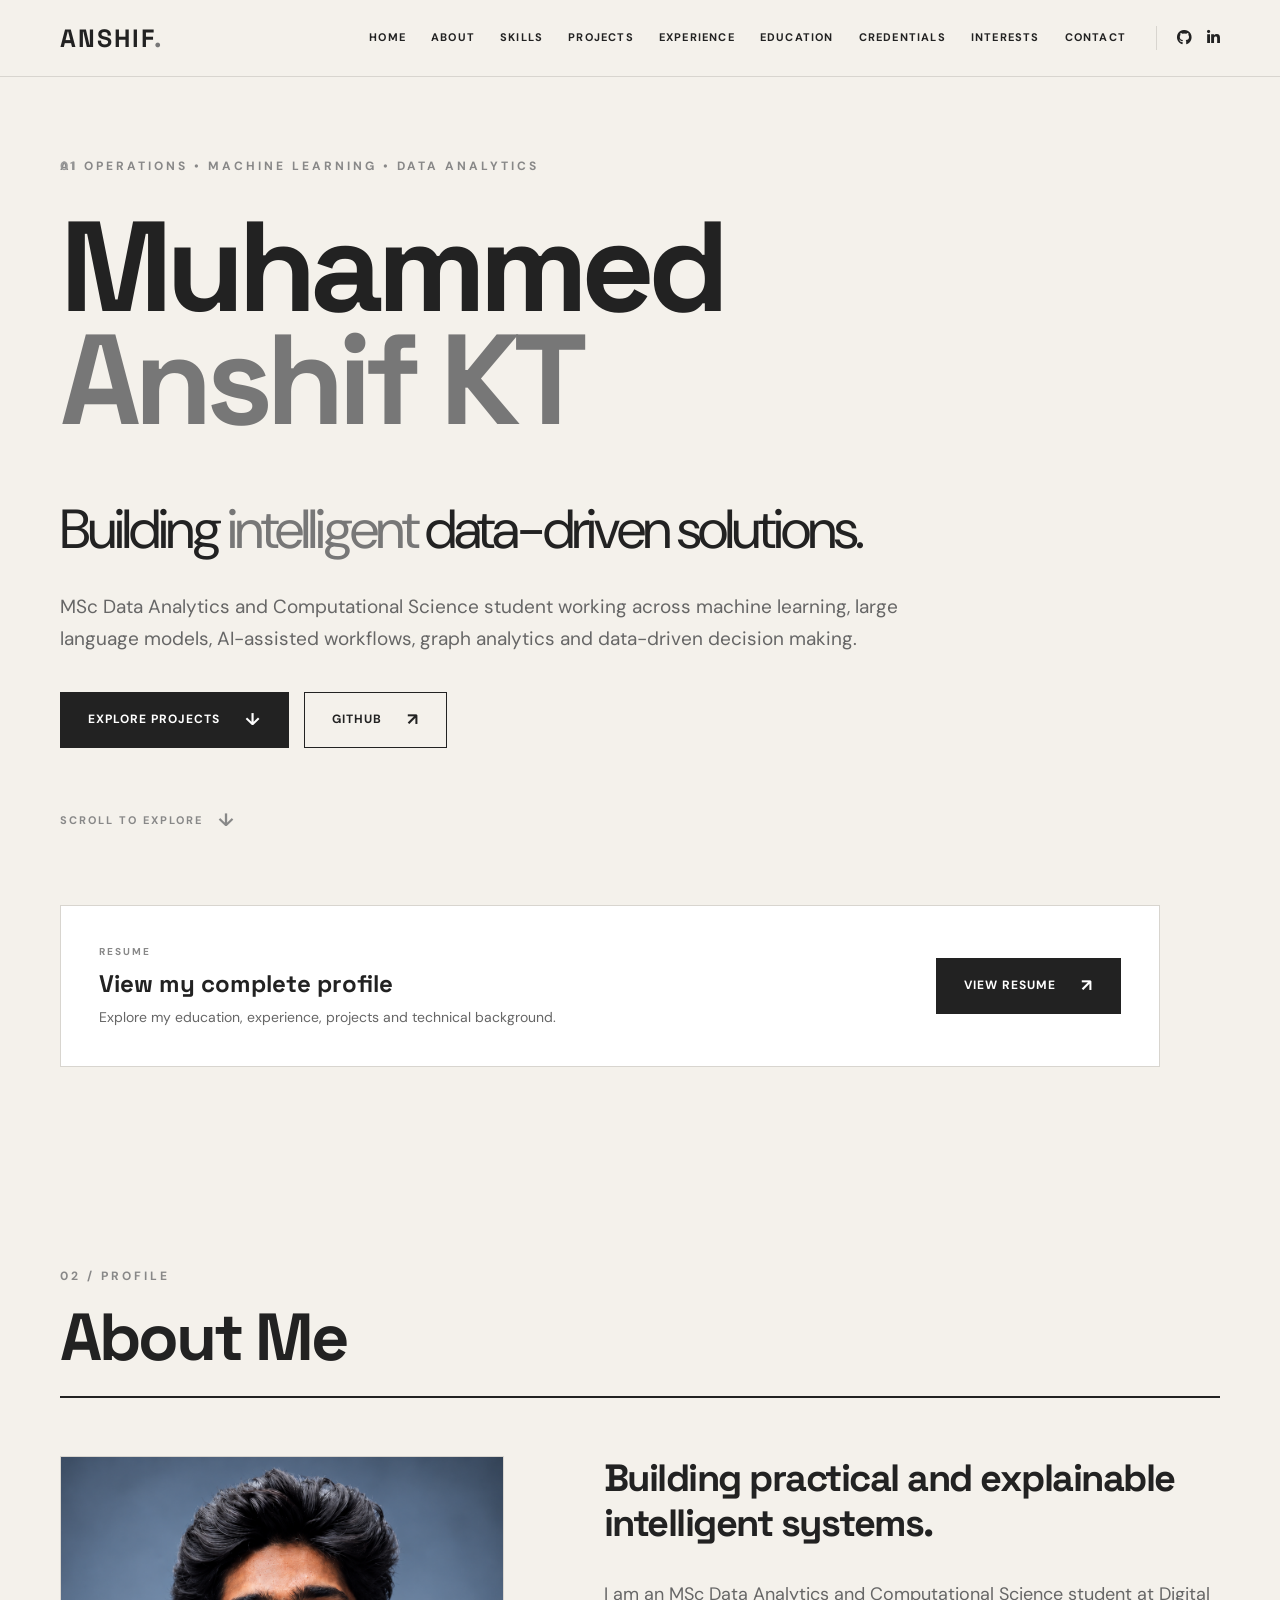
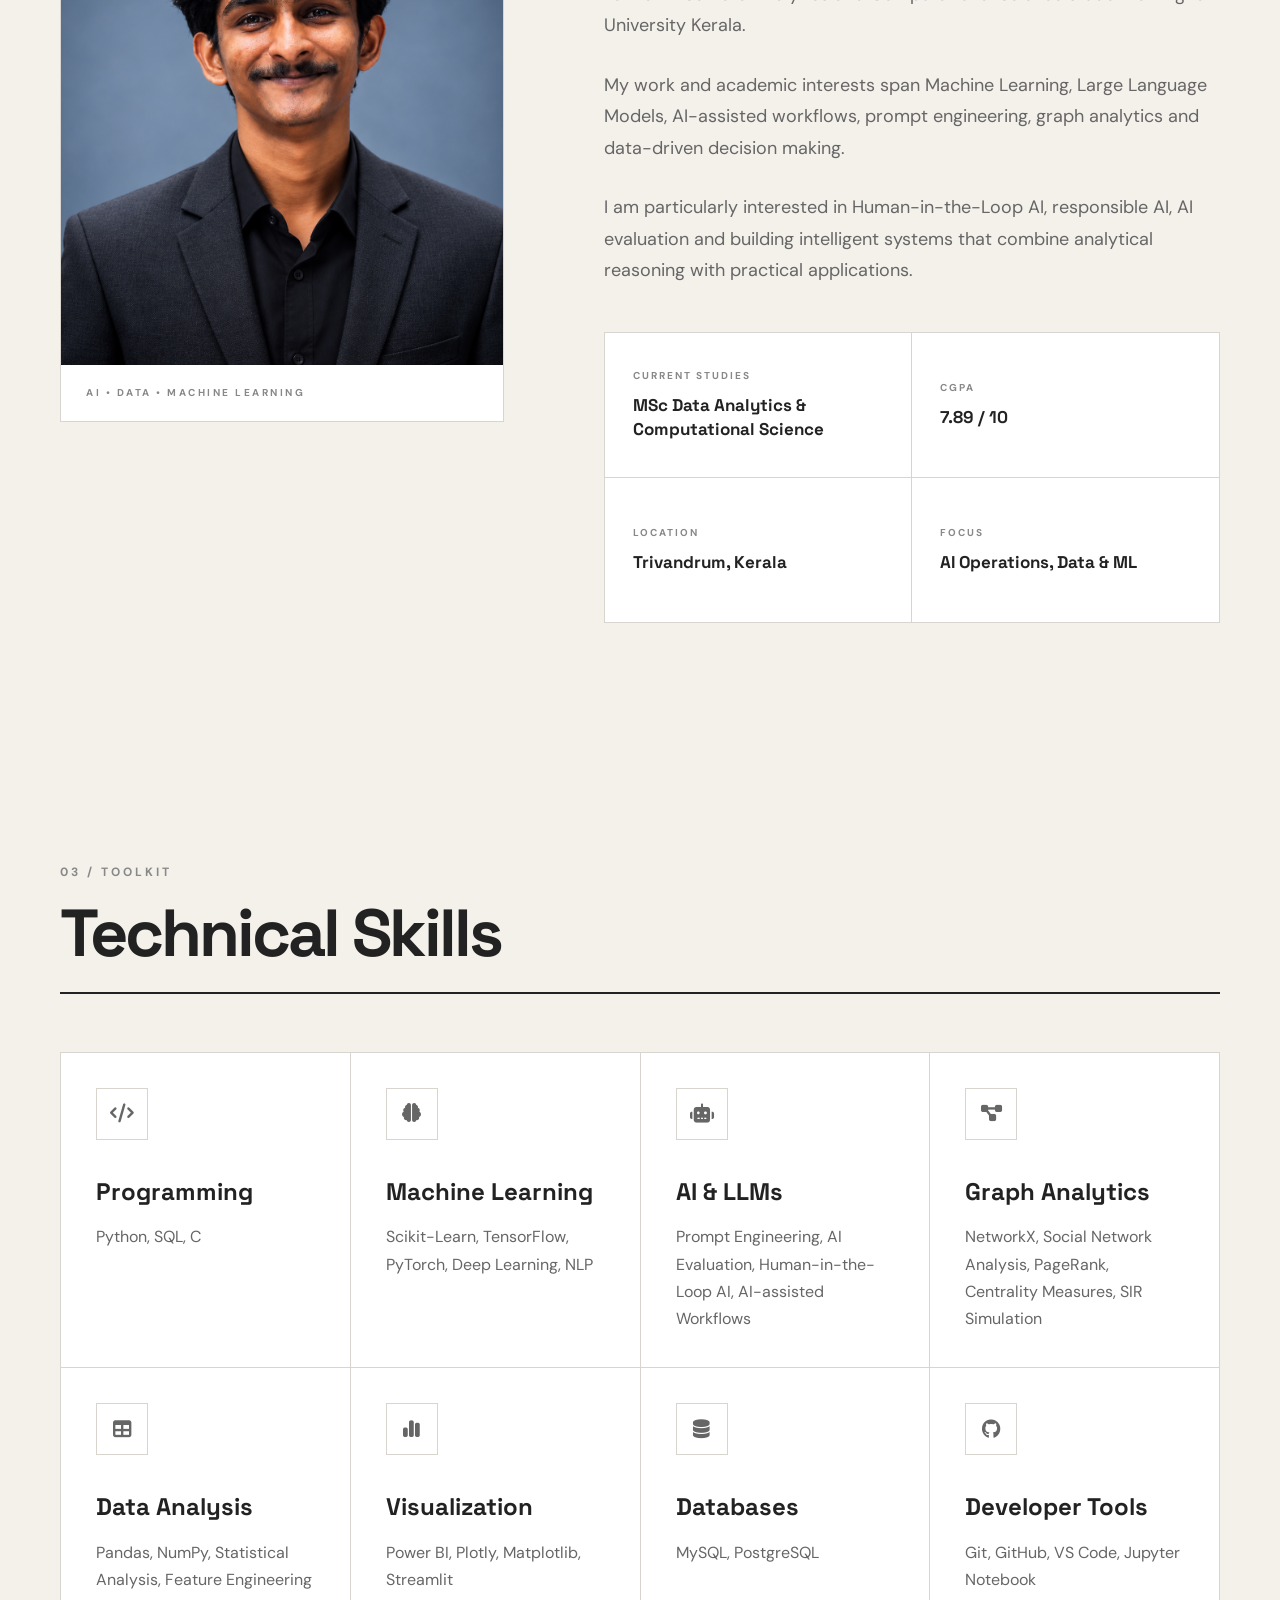
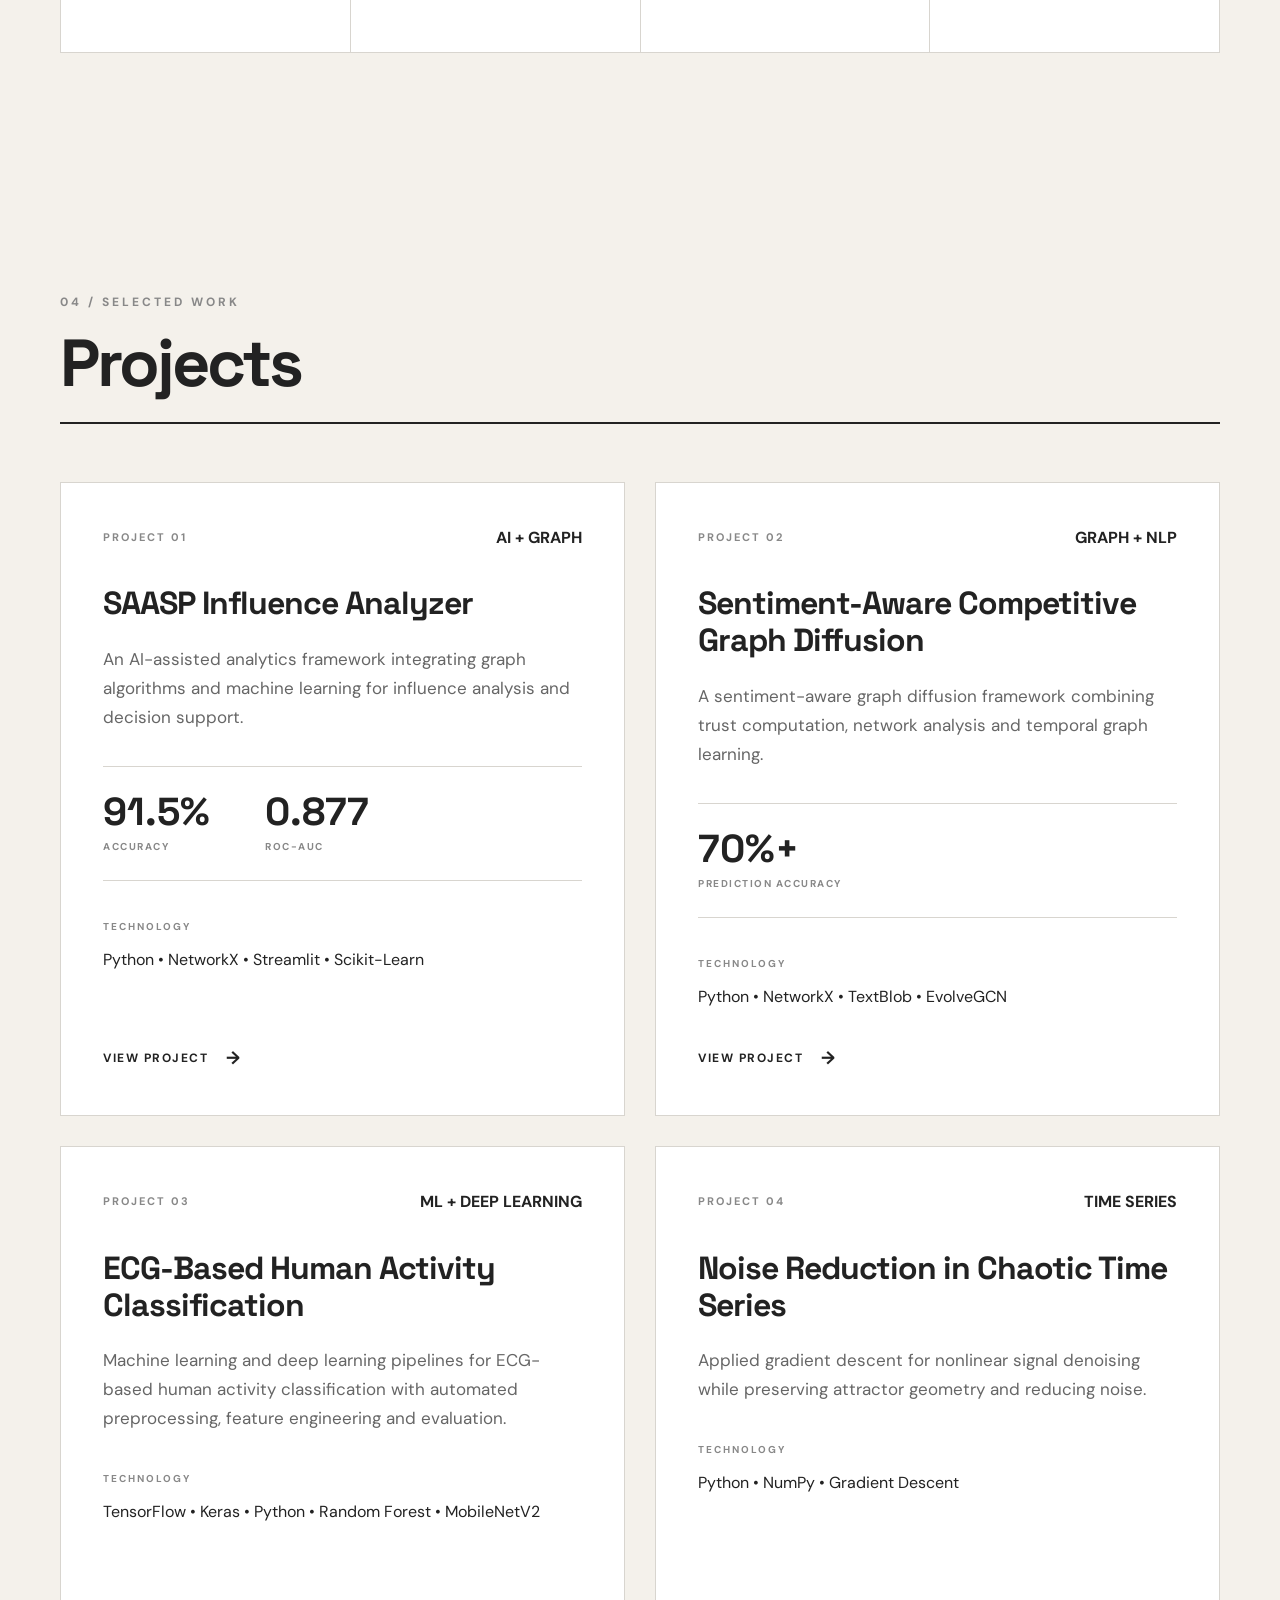
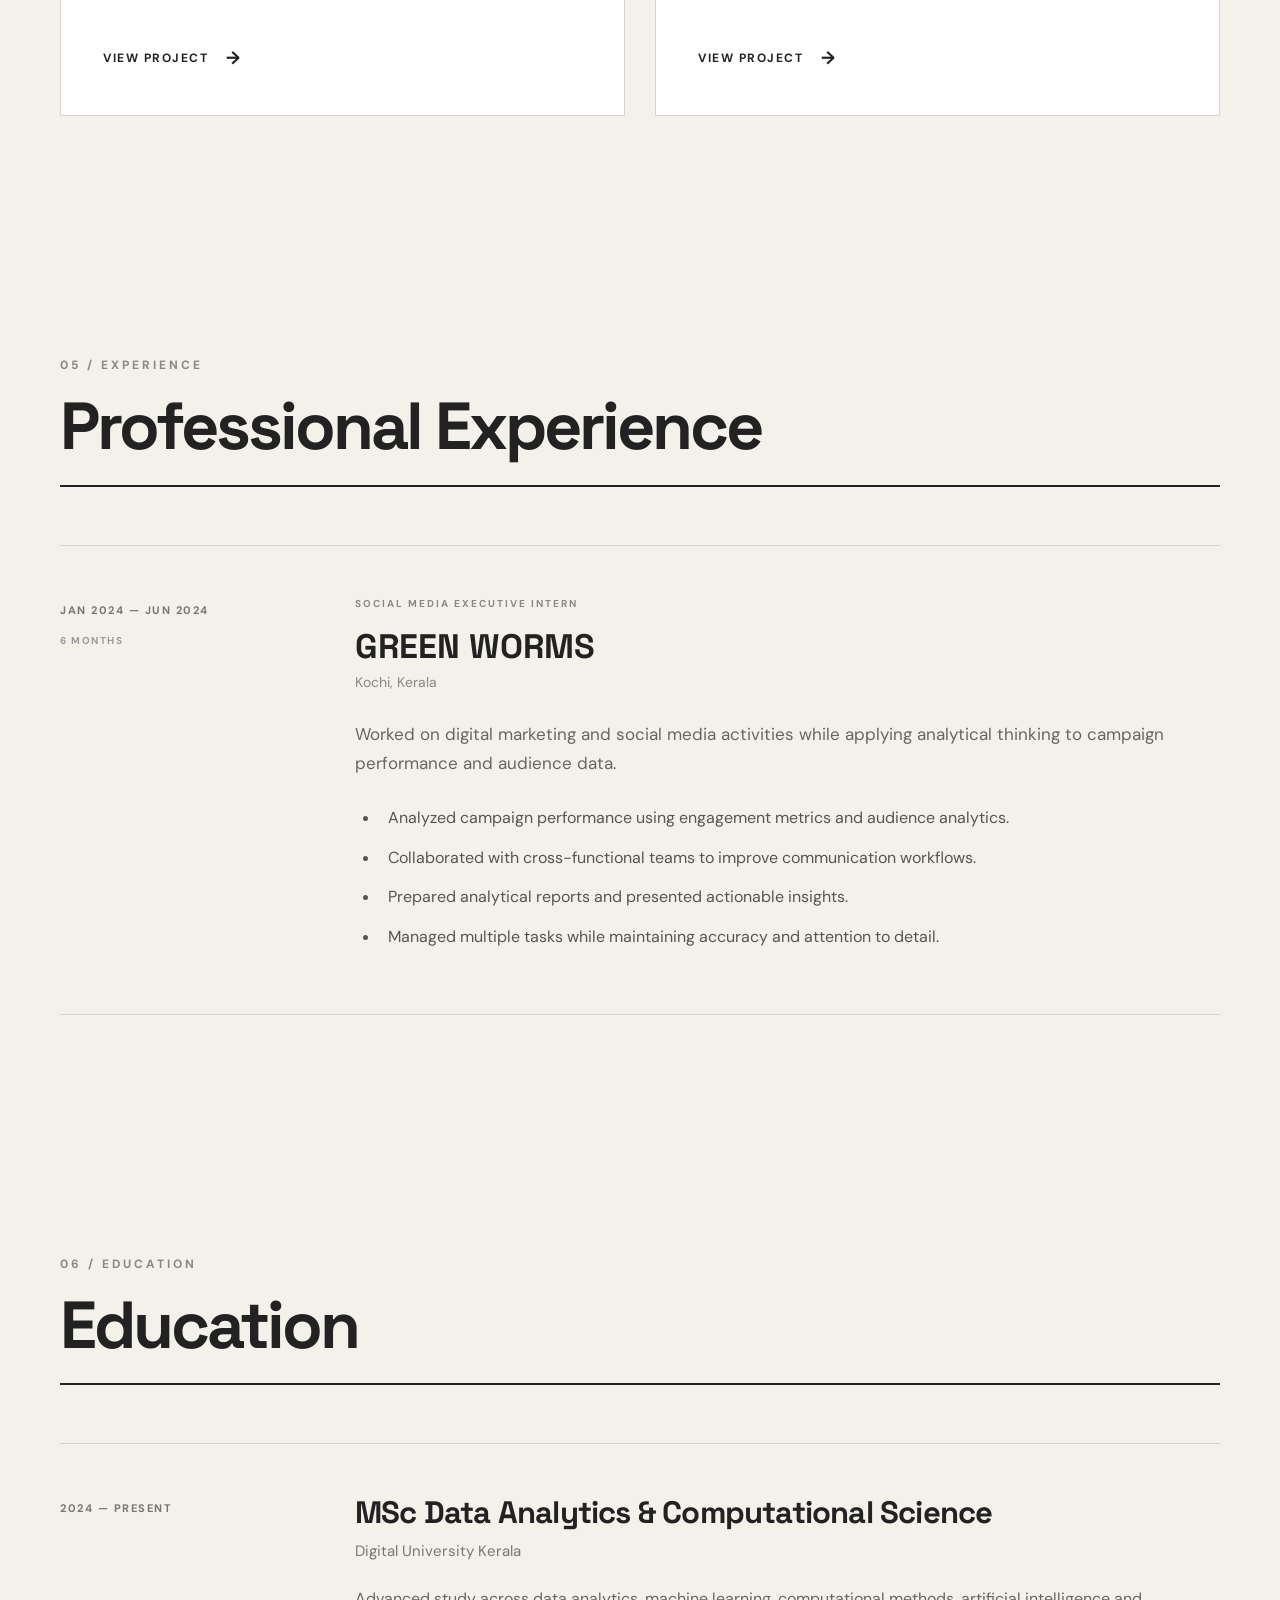
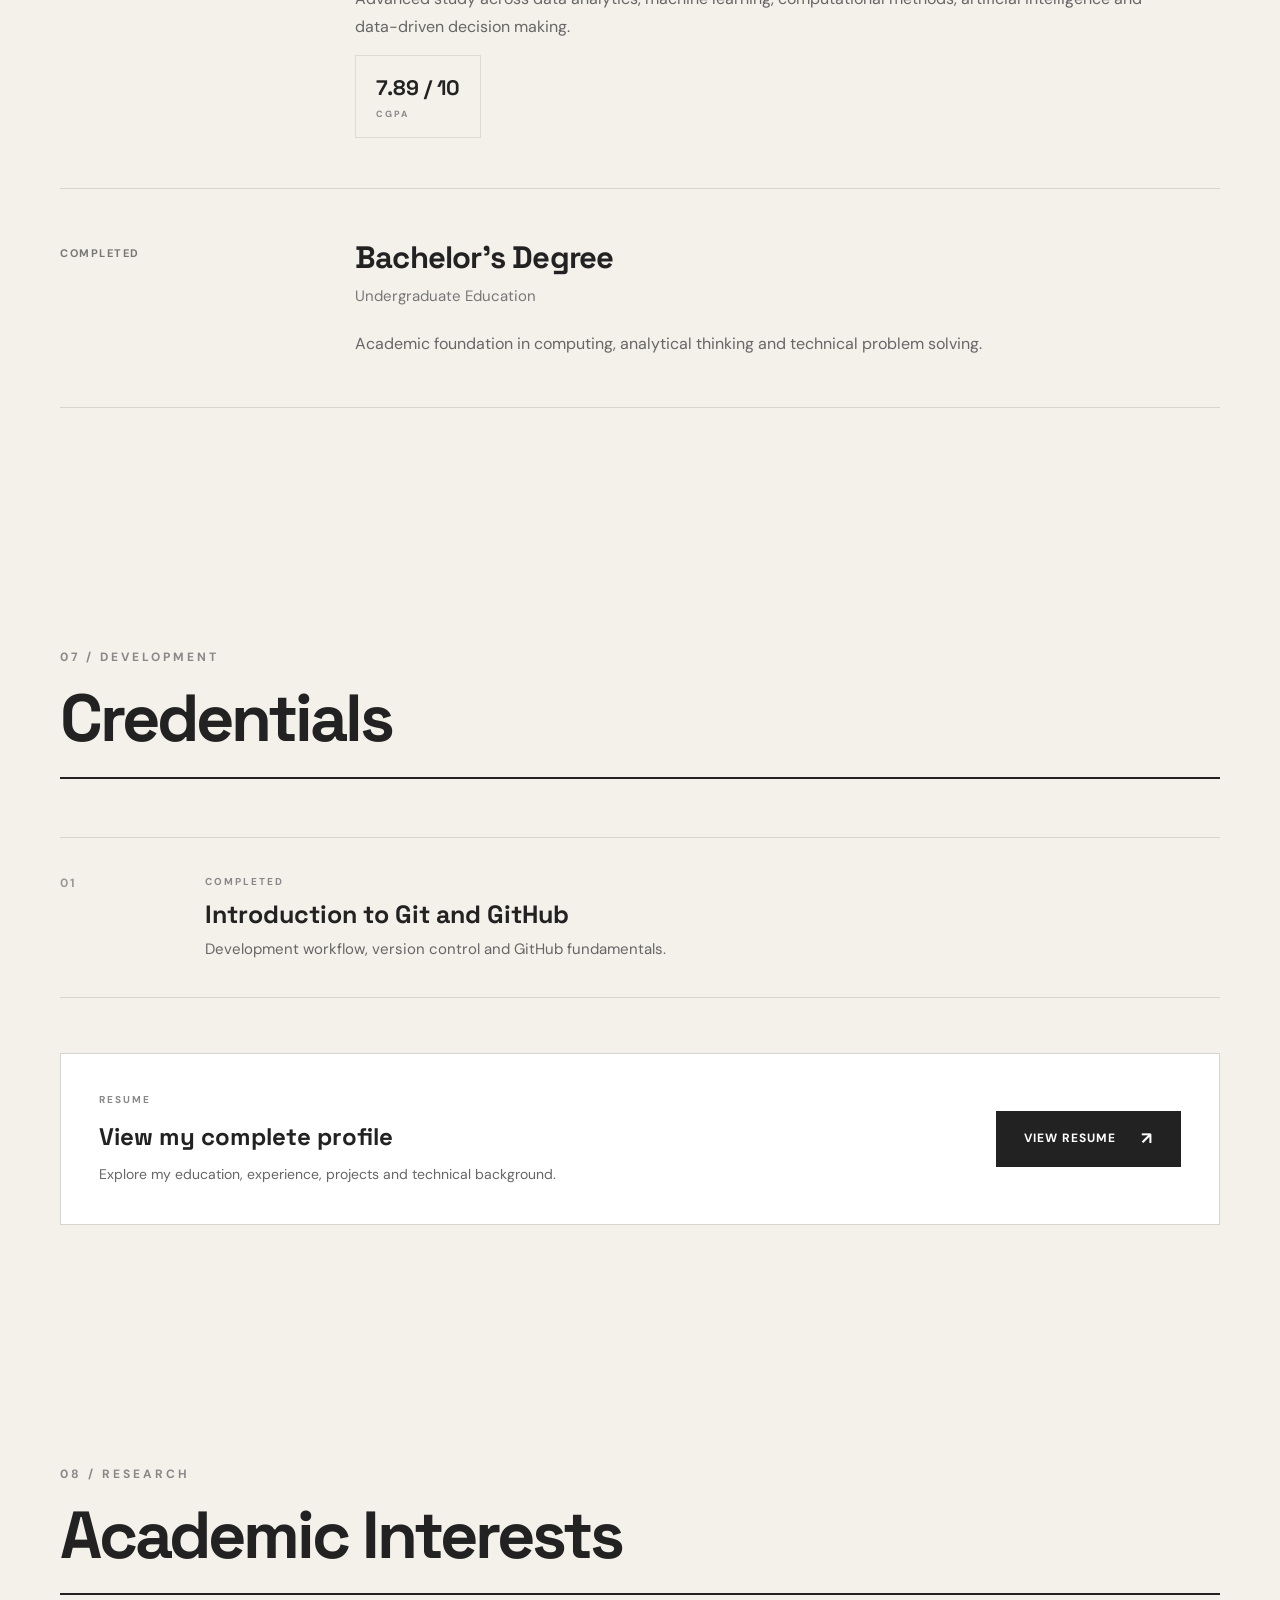
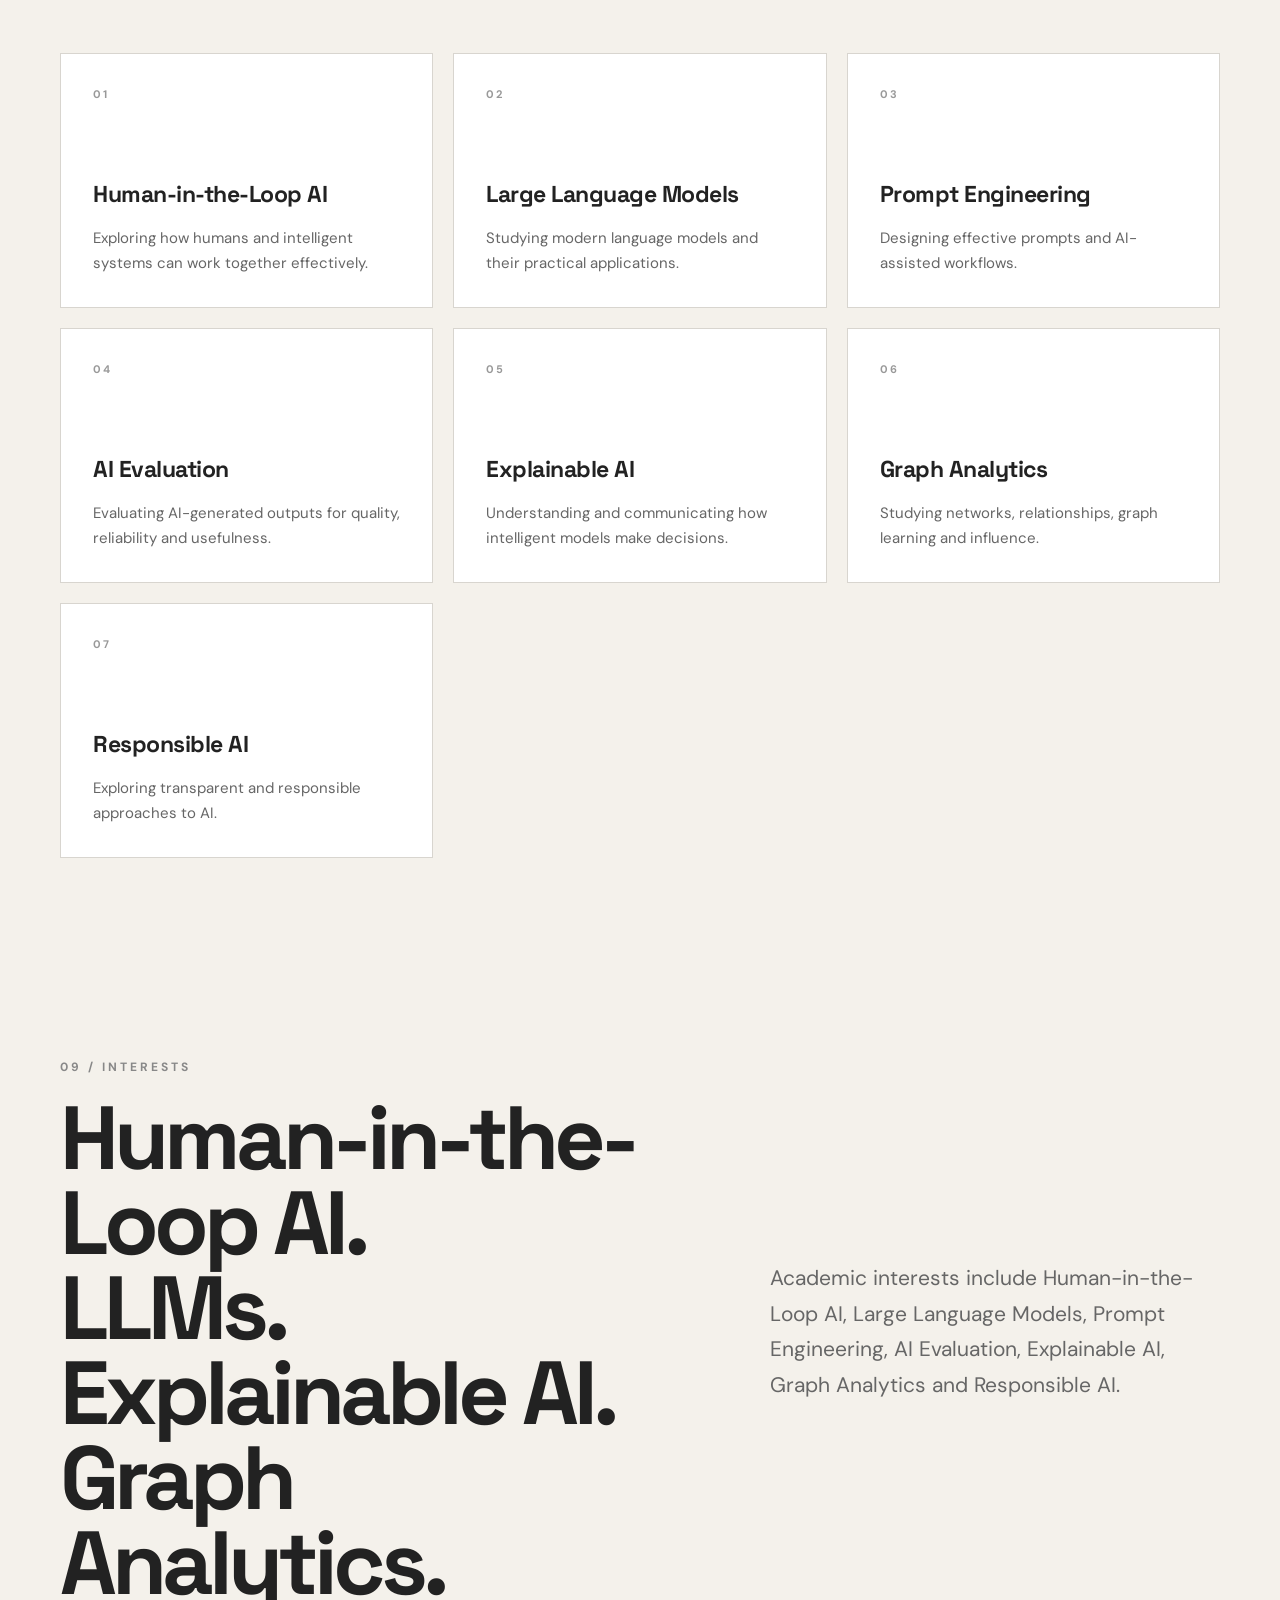
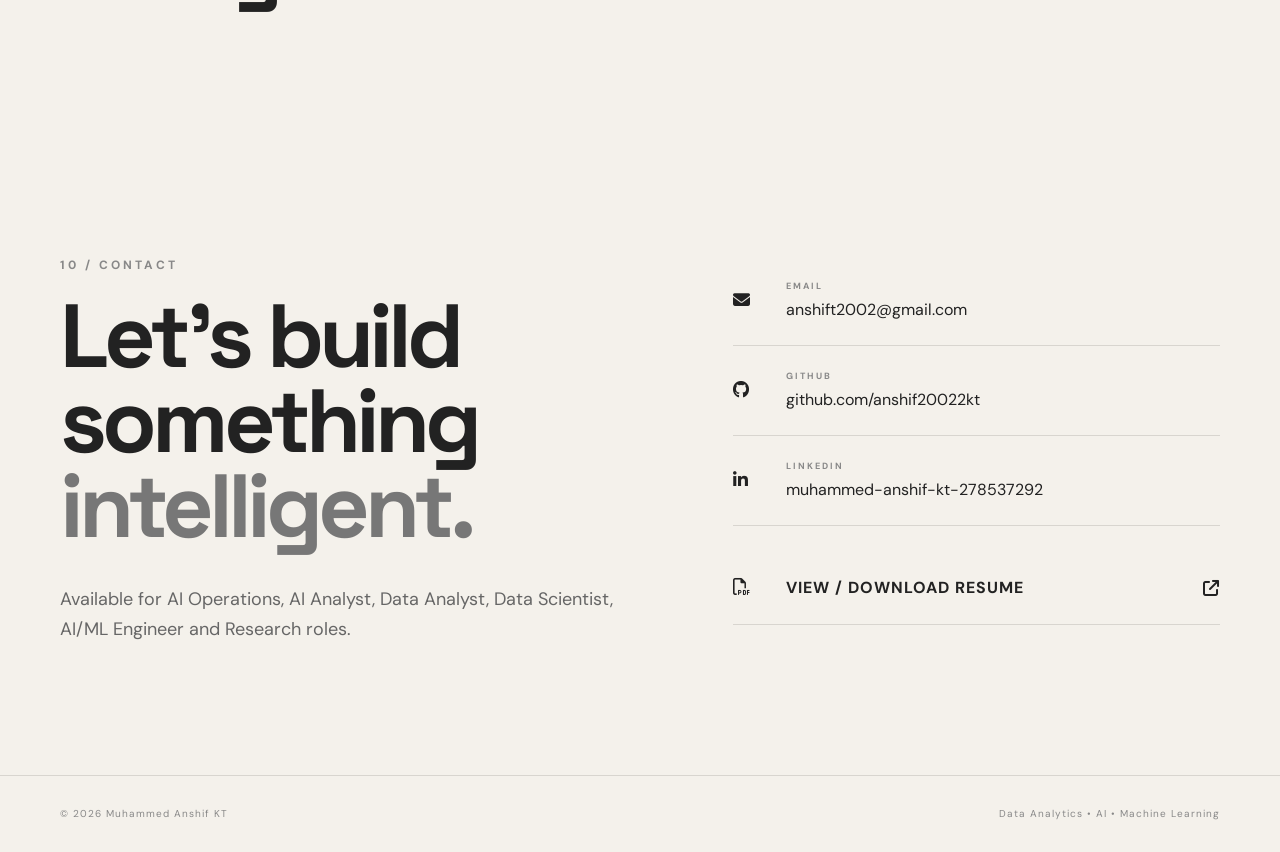
==== commit 25387989: "Update portfolio projects" ====
--- a/index.html
+++ b/index.html
@@ -2,6 +2,7 @@
 <html lang="en">
 
 <head>
+
     <meta charset="UTF-8">
 
     <meta
@@ -16,36 +17,69 @@
 
     <title>Muhammed Anshif KT | AI & Data Portfolio</title>
 
+    <!-- Google Fonts -->
+    <link rel="preconnect" href="https://fonts.googleapis.com">
+
+    <link
+        rel="preconnect"
+        href="https://fonts.gstatic.com"
+        crossorigin
+    >
+
+    <link
+        href="https://fonts.googleapis.com/css2?family=DM+Sans:wght@400;500;600;700&family=Space+Grotesk:wght@400;500;600;700&display=swap"
+        rel="stylesheet"
+    >
+
+    <!-- Font Awesome -->
+    <link
+        rel="stylesheet"
+        href="https://cdnjs.cloudflare.com/ajax/libs/font-awesome/6.5.2/css/all.min.css"
+    >
+
+    <!-- Main CSS -->
     <link
         rel="stylesheet"
         href="style.css"
     >
+
 </head>
 
+
 <body>
 
-    <!-- ================================
+    <!-- =====================================================
          NAVIGATION
-    ================================= -->
-
-    <nav class="navbar">
-
-        <a href="#hero" class="logo">
+    ====================================================== -->
+
+    <header class="header">
+
+        <a
+            href="#home"
+            class="brand"
+            aria-label="Muhammed Anshif KT Home"
+        >
             ANSHIF<span>.</span>
         </a>
 
+
         <button
-            class="menu-button"
+            id="menuToggle"
+            class="menu-toggle"
             type="button"
             aria-label="Open navigation menu"
             aria-expanded="false"
         >
-            ☰
+            <i class="fa-solid fa-bars"></i>
         </button>
 
-        <div class="nav-links">
-
-            <a href="#hero">Home</a>
+
+        <nav
+            id="nav"
+            aria-label="Main navigation"
+        >
+
+            <a href="#home">Home</a>
 
             <a href="#about">About</a>
 
@@ -59,820 +93,910 @@
 
             <a href="#certifications">Credentials</a>
 
+            <a href="#interests">Interests</a>
+
             <a href="#contact">Contact</a>
 
-        </div>
-
-    </nav>
-
-
-    <main>
-
-        <!-- ================================
-             HERO
-        ================================= -->
-
-        <section id="hero" class="hero">
-
-            <div class="hero-content">
-
-                <p class="eyebrow">
-                    AI OPERATIONS • MACHINE LEARNING • DATA ANALYTICS
-                </p>
-
-                <h1>
-                    Muhammed
-                    <br>
-                    <span>Anshif KT</span>
-                </h1>
-
-                <p class="hero-description">
-                    Building
-                    <em>intelligent</em>
-                    data-driven solutions.
-                </p>
-
-                <p class="hero-text">
-                    MSc Data Analytics and Computational Science
-                    student working across machine learning,
-                    large language models, AI-assisted workflows,
-                    graph analytics and data-driven decision making.
-                </p>
-
-                <div class="hero-buttons">
+
+            <div class="nav-socials">
+
+                <a
+                    href="https://github.com/anshif20022kt"
+                    target="_blank"
+                    rel="noopener noreferrer"
+                    aria-label="GitHub"
+                >
+                    <i class="fa-brands fa-github"></i>
+                </a>
+
+
+                <a
+                    href="https://www.linkedin.com/in/muhammed-anshif-kt-278537292"
+                    target="_blank"
+                    rel="noopener noreferrer"
+                    aria-label="LinkedIn"
+                >
+                    <i class="fa-brands fa-linkedin-in"></i>
+                </a>
+
+            </div>
+
+        </nav>
+
+    </header>
+
+
+    <main id="home">
+
+        <!-- =================================================
+             HOME / HERO
+        ================================================== -->
+
+        <section class="hero section">
+
+            <div class="hero-number">
+                01
+            </div>
+
+
+            <div class="hero-grid">
+
+                <div class="hero-main">
+
+                    <p class="label">
+                        AI OPERATIONS • MACHINE LEARNING • DATA ANALYTICS
+                    </p>
+
+
+                    <h1>
+                        Muhammed
+                        <br>
+                        <span>Anshif KT</span>
+                    </h1>
+
+
+                    <p class="hero-tagline">
+                        Building
+                        <em>intelligent</em>
+                        data-driven solutions.
+                    </p>
+
+
+                    <p class="hero-description">
+                        MSc Data Analytics and Computational Science
+                        student working across machine learning,
+                        large language models, AI-assisted workflows,
+                        graph analytics and data-driven decision making.
+                    </p>
+
+
+                    <div class="hero-buttons">
+
+                        <a
+                            href="#projects"
+                            class="button primary-button"
+                        >
+                            Explore Projects
+                            <span>↓</span>
+                        </a>
+
+
+                        <a
+                            href="https://github.com/anshif20022kt"
+                            class="button secondary-button"
+                            target="_blank"
+                            rel="noopener noreferrer"
+                        >
+                            GitHub
+                            <span>↗</span>
+                        </a>
+
+                    </div>
+
 
                     <a
-                        href="#projects"
-                        class="button primary-button"
+                        href="#about"
+                        class="scroll-hint"
                     >
-                        Explore Projects
+                        Scroll to explore
                         <span>↓</span>
                     </a>
 
+
+                    <!-- =================================================
+                         HERO RESUME / PROFILE CARD
+                    ================================================== -->
+
+                    <div class="hero-resume-box">
+
+                        <div>
+
+                            <p class="detail-label">
+                                RESUME
+                            </p>
+
+
+                            <h3>
+                                View my complete profile
+                            </h3>
+
+
+                            <p>
+                                Explore my education, experience,
+                                projects and technical background.
+                            </p>
+
+                        </div>
+
+
+                        <a
+                            href="assets/Anshif-KT-Resume.pdf"
+                            class="button primary-button"
+                            target="_blank"
+                            rel="noopener noreferrer"
+                        >
+                            View Resume
+                            <span>↗</span>
+                        </a>
+
+                    </div>
+
+                </div>
+
+            </div>
+
+        </section>
+
+
+        <!-- =================================================
+             ABOUT
+        ================================================== -->
+
+        <section
+            id="about"
+            class="section"
+        >
+
+            <div class="section-title">
+
+                <p class="label">
+                    02 / PROFILE
+                </p>
+
+
+                <h2>
+                    About Me
+                </h2>
+
+            </div>
+
+
+            <div class="about-grid">
+
+                <div class="profile-card">
+
+                    <div class="profile-photo-wrap">
+
+                        <img
+                            src="assets/profile-photo.png"
+                            alt="Muhammed Anshif KT"
+                            class="profile-photo"
+                        >
+
+                    </div>
+
+
+                    <p>
+                        AI • DATA • MACHINE LEARNING
+                    </p>
+
+                </div>
+
+
+                <div class="about-copy">
+
+                    <h3>
+                        Building practical and explainable
+                        intelligent systems.
+                    </h3>
+
+
+                    <p>
+                        I am an MSc Data Analytics and Computational
+                        Science student at Digital University Kerala.
+                    </p>
+
+
+                    <p>
+                        My work and academic interests span Machine
+                        Learning, Large Language Models, AI-assisted
+                        workflows, prompt engineering, graph analytics
+                        and data-driven decision making.
+                    </p>
+
+
+                    <p>
+                        I am particularly interested in
+                        Human-in-the-Loop AI, responsible AI,
+                        AI evaluation and building intelligent systems
+                        that combine analytical reasoning with
+                        practical applications.
+                    </p>
+
+
+                    <div class="facts">
+
+                        <div>
+
+                            <small>
+                                CURRENT STUDIES
+                            </small>
+
+                            <strong>
+                                MSc Data Analytics &
+                                Computational Science
+                            </strong>
+
+                        </div>
+
+
+                        <div>
+
+                            <small>
+                                CGPA
+                            </small>
+
+                            <strong>
+                                7.89 / 10
+                            </strong>
+
+                        </div>
+
+
+                        <div>
+
+                            <small>
+                                LOCATION
+                            </small>
+
+                            <strong>
+                                Trivandrum, Kerala
+                            </strong>
+
+                        </div>
+
+
+                        <div>
+
+                            <small>
+                                FOCUS
+                            </small>
+
+                            <strong>
+                                AI Operations, Data & ML
+                            </strong>
+
+                        </div>
+
+                    </div>
+
+                </div>
+
+            </div>
+
+        </section>
+
+
+        <!-- =================================================
+             TECHNICAL SKILLS
+        ================================================== -->
+
+        <section
+            id="skills"
+            class="section"
+        >
+
+            <div class="section-title">
+
+                <p class="label">
+                    03 / TOOLKIT
+                </p>
+
+
+                <h2>
+                    Technical Skills
+                </h2>
+
+            </div>
+
+
+            <div class="skills-grid">
+
+                <div class="skill-card">
+
+                    <div class="skill-icon">
+                        <i class="fa-solid fa-code"></i>
+                    </div>
+
+                    <h3>
+                        Programming
+                    </h3>
+
+                    <p>
+                        Python, SQL, C
+                    </p>
+
+                </div>
+
+
+                <div class="skill-card">
+
+                    <div class="skill-icon">
+                        <i class="fa-solid fa-brain"></i>
+                    </div>
+
+                    <h3>
+                        Machine Learning
+                    </h3>
+
+                    <p>
+                        Scikit-Learn, TensorFlow, PyTorch,
+                        Deep Learning, NLP
+                    </p>
+
+                </div>
+
+
+                <div class="skill-card">
+
+                    <div class="skill-icon">
+                        <i class="fa-solid fa-robot"></i>
+                    </div>
+
+                    <h3>
+                        AI & LLMs
+                    </h3>
+
+                    <p>
+                        Prompt Engineering, AI Evaluation,
+                        Human-in-the-Loop AI, AI-assisted Workflows
+                    </p>
+
+                </div>
+
+
+                <div class="skill-card">
+
+                    <div class="skill-icon">
+                        <i class="fa-solid fa-diagram-project"></i>
+                    </div>
+
+                    <h3>
+                        Graph Analytics
+                    </h3>
+
+                    <p>
+                        NetworkX, Social Network Analysis,
+                        PageRank, Centrality Measures, SIR Simulation
+                    </p>
+
+                </div>
+
+
+                <div class="skill-card">
+
+                    <div class="skill-icon">
+                        <i class="fa-solid fa-table"></i>
+                    </div>
+
+                    <h3>
+                        Data Analysis
+                    </h3>
+
+                    <p>
+                        Pandas, NumPy, Statistical Analysis,
+                        Feature Engineering
+                    </p>
+
+                </div>
+
+
+                <div class="skill-card">
+
+                    <div class="skill-icon">
+                        <i class="fa-solid fa-chart-simple"></i>
+                    </div>
+
+                    <h3>
+                        Visualization
+                    </h3>
+
+                    <p>
+                        Power BI, Plotly, Matplotlib,
+                        Streamlit
+                    </p>
+
+                </div>
+
+
+                <div class="skill-card">
+
+                    <div class="skill-icon">
+                        <i class="fa-solid fa-database"></i>
+                    </div>
+
+                    <h3>
+                        Databases
+                    </h3>
+
+                    <p>
+                        MySQL, PostgreSQL
+                    </p>
+
+                </div>
+
+
+                <div class="skill-card">
+
+                    <div class="skill-icon">
+                        <i class="fa-brands fa-github"></i>
+                    </div>
+
+                    <h3>
+                        Developer Tools
+                    </h3>
+
+                    <p>
+                        Git, GitHub, VS Code, Jupyter Notebook
+                    </p>
+
+                </div>
+
+            </div>
+
+        </section>
+
+
+        <!-- =================================================
+             PROJECTS
+        ================================================== -->
+
+        <section
+            id="projects"
+            class="section"
+        >
+
+            <div class="section-title">
+
+                <p class="label">
+                    04 / SELECTED WORK
+                </p>
+
+
+                <h2>
+                    Projects
+                </h2>
+
+            </div>
+
+
+            <div class="projects-grid">
+
+
+                <!-- =================================================
+                     PROJECT 01
+                ================================================== -->
+
+                <article class="project-card">
+
+                    <div class="project-top">
+
+                        <span>
+                            PROJECT 01
+                        </span>
+
+                        <strong>
+                            AI + GRAPH
+                        </strong>
+
+                    </div>
+
+
+                    <h3>
+                        SAASP Influence Analyzer
+                    </h3>
+
+
+                    <p class="project-description">
+                        An AI-assisted analytics framework integrating
+                        graph algorithms and machine learning for
+                        influence analysis and decision support.
+                    </p>
+
+
+                    <div class="project-results">
+
+                        <div>
+
+                            <strong>
+                                91.5%
+                            </strong>
+
+                            <span>
+                                ACCURACY
+                            </span>
+
+                        </div>
+
+
+                        <div>
+
+                            <strong>
+                                0.877
+                            </strong>
+
+                            <span>
+                                ROC-AUC
+                            </span>
+
+                        </div>
+
+                    </div>
+
+
+                    <div class="project-tech">
+
+                        <small>
+                            TECHNOLOGY
+                        </small>
+
+                        <p>
+                            Python • NetworkX • Streamlit •
+                            Scikit-Learn
+                        </p>
+
+                    </div>
+
+
                     <a
                         href="https://github.com/anshif20022kt"
-                        class="button secondary-button"
                         target="_blank"
                         rel="noopener noreferrer"
+                        class="project-link"
                     >
-                        GitHub
-                        <span>↗</span>
+                        View Project
+                        <span>→</span>
                     </a>
 
-                </div>
-
-                <a
-                    href="#about"
-                    class="scroll-hint"
-                >
-                    Scroll to explore
-                    <span>↓</span>
-                </a>
+                </article>
+
+
+                <!-- =================================================
+                     PROJECT 02
+                ================================================== -->
+
+                <article class="project-card">
+
+                    <div class="project-top">
+
+                        <span>
+                            PROJECT 02
+                        </span>
+
+                        <strong>
+                            GRAPH + NLP
+                        </strong>
+
+                    </div>
+
+
+                    <h3>
+                        Sentiment-Aware Competitive
+                        Graph Diffusion
+                    </h3>
+
+
+                    <p class="project-description">
+                        A sentiment-aware graph diffusion framework
+                        combining trust computation, network analysis
+                        and temporal graph learning.
+                    </p>
+
+
+                    <div class="project-results single-result">
+
+                        <div>
+
+                            <strong>
+                                70%+
+                            </strong>
+
+                            <span>
+                                PREDICTION ACCURACY
+                            </span>
+
+                        </div>
+
+                    </div>
+
+
+                    <div class="project-tech">
+
+                        <small>
+                            TECHNOLOGY
+                        </small>
+
+                        <p>
+                            Python • NetworkX • TextBlob • EvolveGCN
+                        </p>
+
+                    </div>
+
+
+                    <a
+                        href="https://github.com/anshif20022kt"
+                        target="_blank"
+                        rel="noopener noreferrer"
+                        class="project-link"
+                    >
+                        View Project
+                        <span>→</span>
+                    </a>
+
+                </article>
+
+
+                <!-- =================================================
+                     PROJECT 03
+                ================================================== -->
+
+                <article class="project-card">
+
+                    <div class="project-top">
+
+                        <span>
+                            PROJECT 03
+                        </span>
+
+                        <strong>
+                            ML + DEEP LEARNING
+                        </strong>
+
+                    </div>
+
+
+                    <h3>
+                        ECG-Based Human Activity
+                        Classification
+                    </h3>
+
+
+                    <p class="project-description">
+                        Machine learning and deep learning pipelines
+                        for ECG-based human activity classification
+                        with automated preprocessing, feature engineering
+                        and evaluation.
+                    </p>
+
+
+                    <div class="project-tech">
+
+                        <small>
+                            TECHNOLOGY
+                        </small>
+
+                        <p>
+                            TensorFlow • Keras • Python •
+                            Random Forest • MobileNetV2
+                        </p>
+
+                    </div>
+
+
+                    <a
+                        href="https://github.com/anshif20022kt"
+                        target="_blank"
+                        rel="noopener noreferrer"
+                        class="project-link"
+                    >
+                        View Project
+                        <span>→</span>
+                    </a>
+
+                </article>
+
+
+                <!-- =================================================
+                     PROJECT 04
+                ================================================== -->
+
+                <article class="project-card">
+
+                    <div class="project-top">
+
+                        <span>
+                            PROJECT 04
+                        </span>
+
+                        <strong>
+                            TIME SERIES
+                        </strong>
+
+                    </div>
+
+
+                    <h3>
+                        Noise Reduction in
+                        Chaotic Time Series
+                    </h3>
+
+
+                    <p class="project-description">
+                        Applied gradient descent for nonlinear signal
+                        denoising while preserving attractor geometry
+                        and reducing noise.
+                    </p>
+
+
+                    <div class="project-tech">
+
+                        <small>
+                            TECHNOLOGY
+                        </small>
+
+                        <p>
+                            Python • NumPy • Gradient Descent
+                        </p>
+
+                    </div>
+
+
+                    <a
+                        href="https://github.com/anshif20022kt"
+                        target="_blank"
+                        rel="noopener noreferrer"
+                        class="project-link"
+                    >
+                        View Project
+                        <span>→</span>
+                    </a>
+
+                </article>
+
 
             </div>
 
         </section>
 
 
-        <!-- ================================
-             ABOUT
-        ================================= -->
-
-        <section id="about">
-
-            <p class="section-label">
-                01 / ABOUT
-            </p>
-
-            <h2>
-                About Me
-            </h2>
-
-            <div class="about-grid">
-
-                <div class="about-main">
-
-                    
-
-                    <p>
-                        My work and academic interests span
-                        Machine Learning, Large Language Models,
-                        AI-assisted workflows, prompt engineering,
-                        graph analytics and data-driven
-                        decision making.
-                    </p>
-
-                    <p>
-                        I am particularly interested in
-                        Human-in-the-Loop AI, responsible AI,
-                        AI evaluation and building intelligent
-                        systems that combine analytical reasoning
-                        with practical applications.
-                    </p>
-
-                    <p>
-                        I enjoy turning complex problems into
-                        structured analytical and computational
-                        solutions.
-                    </p>
-
-                </div>
-
-
-                <div class="about-details">
-
-                    <div class="detail-block">
-
-                        <p class="detail-label">
-                            CURRENT STUDIES
+        <!-- =================================================
+             EXPERIENCE
+        ================================================== -->
+
+        <section
+            id="experience"
+            class="section"
+        >
+
+            <div class="section-title">
+
+                <p class="label">
+                    05 / EXPERIENCE
+                </p>
+
+
+                <h2>
+                    Professional Experience
+                </h2>
+
+            </div>
+
+
+            <div class="experience-list">
+
+                <article class="experience-item">
+
+                    <div class="experience-date">
+
+                        <time>
+                            JAN 2024 — JUN 2024
+                        </time>
+
+                        <p>
+                            6 MONTHS
                         </p>
 
+                    </div>
+
+
+                    <div class="experience-content">
+
+                        <p class="journey-category">
+                            SOCIAL MEDIA EXECUTIVE INTERN
+                        </p>
+
+
+                        <h3>
+                            GREEN WORMS
+                        </h3>
+
+
+                        <p class="experience-location">
+                            Kochi, Kerala
+                        </p>
+
+
                         <p>
-                            MSc Data Analytics &
-                            Computational Science
+                            Worked on digital marketing and social media
+                            activities while applying analytical thinking
+                            to campaign performance and audience data.
                         </p>
 
-                    </div>
-
-
-                    <div class="detail-block">
-
-                        <p class="detail-label">
-                            CGPA
-                        </p>
-
-                        <p>
-                            7.89 / 10
-                        </p>
-
-                    </div>
-
-
-                    <div class="detail-block">
-
-                        <p class="detail-label">
-                            LOCATION
-                        </p>
-
-                        <p>
-                            Trivandrum, Kerala
-                        </p>
-
-                    </div>
-
-
-                    <div class="detail-block">
-
-                        <p class="detail-label">
-                            TARGET ROLES
-                        </p>
-
-                        <p>
-                            AI Operations<br>
-                            AI Analyst<br>
-                            Data Analyst<br>
-                            Data Scientist<br>
-                            AI/ML Engineer<br>
-                            Research
-                        </p>
-
-                    </div>
-
-                </div>
+
+                        <ul>
+
+                            <li>
+                                Analyzed campaign performance using
+                                engagement metrics and audience analytics.
+                            </li>
+
+                            <li>
+                                Collaborated with cross-functional teams
+                                to improve communication workflows.
+                            </li>
+
+                            <li>
+                                Prepared analytical reports and presented
+                                actionable insights.
+                            </li>
+
+                            <li>
+                                Managed multiple tasks while maintaining
+                                accuracy and attention to detail.
+                            </li>
+
+                        </ul>
+
+                    </div>
+
+                </article>
 
             </div>
 
         </section>
 
 
-        <!-- ================================
-             SKILLS
-        ================================= -->
-
-        <section id="skills">
-
-            <p class="section-label">
-                02 / TOOLKIT
-            </p>
-
-            <h2>
-                Technical Skills
-            </h2>
-
-            <div class="skills-grid">
-
-
-                <article class="skill-card">
-
-                    <span class="skill-number">
-                        01
-                    </span>
-
-                    <h3>
-                        Programming
-                    </h3>
-
-                    <div class="skill-tags">
-
-                        <span>Python</span>
-
-                        <span>SQL</span>
-
-                        <span>C</span>
-
-                    </div>
-
-                </article>
-
-
-                <article class="skill-card">
-
-                    <span class="skill-number">
-                        02
-                    </span>
-
-                    <h3>
-                        Machine Learning
-                    </h3>
-
-                    <div class="skill-tags">
-
-                        <span>Scikit-Learn</span>
-
-                        <span>TensorFlow</span>
-
-                        <span>PyTorch</span>
-
-                        <span>Deep Learning</span>
-
-                        <span>NLP</span>
-
-                    </div>
-
-                </article>
-
-
-                <article class="skill-card">
-
-                    <span class="skill-number">
-                        03
-                    </span>
-
-                    <h3>
-                        AI & LLMs
-                    </h3>
-
-                    <div class="skill-tags">
-
-                        <span>LLMs</span>
-
-                        <span>Prompt Engineering</span>
-
-                        <span>AI Evaluation</span>
-
-                        <span>Human-in-the-Loop AI</span>
-
-                    </div>
-
-                </article>
-
-
-                <article class="skill-card">
-
-                    <span class="skill-number">
-                        04
-                    </span>
-
-                    <h3>
-                        Graph Analytics
-                    </h3>
-
-                    <div class="skill-tags">
-
-                        <span>NetworkX</span>
-
-                        <span>Social Network Analysis</span>
-
-                        <span>PageRank</span>
-
-                        <span>Centrality</span>
-
-                        <span>SIR Simulation</span>
-
-                    </div>
-
-                </article>
-
-
-                <article class="skill-card">
-
-                    <span class="skill-number">
-                        05
-                    </span>
-
-                    <h3>
-                        Data Analysis
-                    </h3>
-
-                    <div class="skill-tags">
-
-                        <span>Pandas</span>
-
-                        <span>NumPy</span>
-
-                        <span>Statistical Analysis</span>
-
-                        <span>Feature Engineering</span>
-
-                    </div>
-
-                </article>
-
-
-                <article class="skill-card">
-
-                    <span class="skill-number">
-                        06
-                    </span>
-
-                    <h3>
-                        Visualization & Tools
-                    </h3>
-
-                    <div class="skill-tags">
-
-                        <span>Power BI</span>
-
-                        <span>Plotly</span>
-
-                        <span>Matplotlib</span>
-
-                        <span>Streamlit</span>
-
-                        <span>Git</span>
-
-                        <span>GitHub</span>
-
-                        <span>VS Code</span>
-
-                        <span>Jupyter</span>
-
-                    </div>
-
-                </article>
-
-            </div>
-
-
-            <div class="database-row">
-
-                <p class="detail-label">
-                    DATABASES
+        <!-- =================================================
+             EDUCATION
+        ================================================== -->
+
+        <section
+            id="education"
+            class="section"
+        >
+
+            <div class="section-title">
+
+                <p class="label">
+                    06 / EDUCATION
                 </p>
 
-                <div class="skill-tags">
-
-                    <span>MySQL</span>
-
-                    <span>PostgreSQL</span>
-
-                </div>
-
-            </div>
-
-        </section>
-
-
-        <!-- ================================
-             PROJECTS
-        ================================= -->
-
-        <!-- ================================
-     PROJECTS
-================================= -->
-
-<section id="projects">
-
-    <p class="section-label">
-        03 / SELECTED WORK
-    </p>
-
-    <h2>
-        Projects
-    </h2>
-
-    <div class="project-container">
-
-
-        <!-- =================================
-             PROJECT 01 — SAASP
-        ================================== -->
-
-        <article class="project">
-
-            <div class="project-top">
-
-                <p class="project-number">
-                    PROJECT 01
-                </p>
-
-                <span class="project-type">
-                    AI + GRAPH
-                </span>
-
-            </div>
-
-
-            <h3>
-                SAASP Influence Analyzer
-            </h3>
-
-
-            <p class="project-description">
-                An AI-assisted analytics framework
-                integrating graph algorithms and
-                machine learning for influence analysis.
-            </p>
-
-
-            <div class="project-impact">
-
-                <p class="project-label">
-                    PROJECT IMPACT
-                </p>
-
-                <div class="impact-metrics">
-
-                    <div class="impact-metric">
-
-                        <strong>
-                            91.5%
-                        </strong>
-
-                        <span>
-                            Accuracy
-                        </span>
-
-                    </div>
-
-
-                    <div class="impact-metric">
-
-                        <strong>
-                            0.877
-                        </strong>
-
-                        <span>
-                            ROC-AUC
-                        </span>
-
-                    </div>
-
-                </div>
-
-            </div>
-
-
-            <div class="project-information">
-
-                <p class="project-label">
-                    TECHNOLOGY
-                </p>
-
-                <p class="project-tools">
-                    Python • NetworkX •
-                    Streamlit • Scikit-Learn
-                </p>
-
-            </div>
-
-
-            <a
-                href="https://github.com/anshif20022kt/Influential-Node-Detection-in-Complex-Networks"
-                class="project-link"
-                target="_blank"
-                rel="noopener noreferrer"
-            >
-                View Project
-                <span>→</span>
-            </a>
-
-        </article>
-
-
-
-        <!-- =================================
-             PROJECT 02 — SENTIMENT GRAPH
-        ================================== -->
-
-        <article class="project">
-
-            <div class="project-top">
-
-                <p class="project-number">
-                    PROJECT 02
-                </p>
-
-                <span class="project-type">
-                    GRAPH + NLP
-                </span>
-
-            </div>
-
-
-            <h3>
-                Sentiment-Aware Competitive
-                Graph Diffusion
-            </h3>
-
-
-            <p class="project-description">
-                A sentiment-aware graph diffusion
-                framework combining trust computation,
-                network analysis and temporal graph
-                learning.
-            </p>
-
-
-            <div class="project-result">
-
-                <strong>
-                    70%+
-                </strong>
-
-                <span>
-                    Prediction Accuracy
-                </span>
-
-            </div>
-
-
-            <div class="project-information">
-
-                <p class="project-label">
-                    TECHNOLOGY
-                </p>
-
-                <p class="project-tools">
-                    Python • NetworkX • TextBlob •
-                    EvolveGCN
-                </p>
-
-            </div>
-
-
-            <a
-                href="https://github.com/anshif20022kt/sentiment-aware-graph-diffusion"
-                class="project-link"
-                target="_blank"
-                rel="noopener noreferrer"
-            >
-                View Project
-                <span>→</span>
-            </a>
-
-        </article>
-
-
-
-        <!-- =================================
-             PROJECT 03 — ECG
-        ================================== -->
-
-        <article class="project">
-
-            <div class="project-top">
-
-                <p class="project-number">
-                    PROJECT 03
-                </p>
-
-                <span class="project-type">
-                    ML + DEEP LEARNING
-                </span>
-
-            </div>
-
-
-            <h3>
-                ECG-Based Human Activity
-                Classification
-            </h3>
-
-
-            <p class="project-description">
-                Machine learning and deep learning
-                pipelines for ECG-based human activity
-                classification with automated preprocessing,
-                feature engineering and evaluation.
-            </p>
-
-
-            <div class="project-information">
-
-                <p class="project-label">
-                    TECHNOLOGY
-                </p>
-
-                <p class="project-tools">
-                    TensorFlow • Keras • Python •
-                    Random Forest • MobileNetV2
-                </p>
-
-            </div>
-
-
-            <a
-                href="https://github.com/anshif20022kt/Deep-Learning-Capstone_project"
-                class="project-link"
-                target="_blank"
-                rel="noopener noreferrer"
-            >
-                View Project
-                <span>→</span>
-            </a>
-
-        </article>
-
-
-
-        <!-- =================================
-             PROJECT 04 — NOISE REDUCTION
-        ================================== -->
-
-        <article class="project">
-
-            <div class="project-top">
-
-                <p class="project-number">
-                    PROJECT 04
-                </p>
-
-                <span class="project-type">
-                    TIME SERIES
-                </span>
-
-            </div>
-
-
-            <h3>
-                Noise Reduction in
-                Chaotic Time Series
-            </h3>
-
-
-            <p class="project-description">
-                Applied gradient descent for nonlinear
-                signal denoising while preserving
-                attractor geometry and reducing noise.
-            </p>
-
-
-            <div class="project-information">
-
-                <p class="project-label">
-                    TECHNOLOGY
-                </p>
-
-                <p class="project-tools">
-                    Python • NumPy •
-                    Gradient Descent
-                </p>
-
-            </div>
-
-
-            <a
-                href="https://github.com/anshif20022kt/Noise-Reduction-"
-                class="project-link"
-                target="_blank"
-                rel="noopener noreferrer"
-            >
-                View Project
-                <span>→</span>
-            </a>
-
-        </article>
-
-
-    </div>
-
-</section>
-
-        <!-- ================================
-             EXPERIENCE
-        ================================= -->
-
-        <section id="experience">
-
-            <p class="section-label">
-                04 / EXPERIENCE
-            </p>
-
-            <h2>
-                Professional Experience
-            </h2>
-
-
-            <div class="experience-item">
-
-
-                <div class="experience-date">
-
-                    <time>
-                        JAN 2024 — JUN 2024
-                    </time>
-
-                    <p>
-                        6 MONTHS
-                    </p>
-
-                </div>
-
-
-                <div class="experience-content">
-
-                    <p class="journey-category">
-                        SOCIAL MEDIA EXECUTIVE INTERN
-                    </p>
-
-                    <h3>
-                        GREEN WORMS
-                    </h3>
-
-                    <p class="experience-location">
-                        Kochi, Kerala
-                    </p>
-
-
-                    <p>
-                        Worked on digital marketing and
-                        social media activities while applying
-                        analytical thinking to campaign
-                        performance and audience data.
-                    </p>
-
-
-                    <ul class="experience-list">
-
-                        <li>
-                            Analyzed campaign performance
-                            using engagement metrics and
-                            audience analytics.
-                        </li>
-
-                        <li>
-                            Collaborated with cross-functional
-                            teams to improve communication
-                            workflows.
-                        </li>
-
-                        <li>
-                            Prepared analytical reports and
-                            presented actionable insights.
-                        </li>
-
-                        <li>
-                            Managed multiple tasks while
-                            maintaining accuracy and
-                            attention to detail.
-                        </li>
-
-                    </ul>
-
-                </div>
-
-            </div>
-
-        </section>
-
-
-        <!-- ================================
-             EDUCATION
-        ================================= -->
-
-        <section id="education">
-
-            <p class="section-label">
-                05 / EDUCATION
-            </p>
-
-            <h2>
-                Academic Journey
-            </h2>
+
+                <h2>
+                    Education
+                </h2>
+
+            </div>
 
 
             <div class="education-list">
 
-
-                <!-- MSC -->
-
                 <article class="education-item">
 
                     <div class="education-date">
 
                         <time>
-                            AUG 2024 — JUN 2026
+                            2024 — PRESENT
                         </time>
 
                     </div>
@@ -880,20 +1004,24 @@
 
                     <div class="education-content">
 
-                        <p class="journey-category">
-                            MASTER'S DEGREE
-                        </p>
-
                         <h3>
-                            MSc Data Analytics &
-                            Computational Science
+                            MSc Data Analytics & Computational Science
                         </h3>
+
 
                         <p class="education-institution">
                             Digital University Kerala
                         </p>
 
 
+                        <p class="education-coursework">
+                            Advanced study across data analytics,
+                            machine learning, computational methods,
+                            artificial intelligence and data-driven
+                            decision making.
+                        </p>
+
+
                         <div class="education-highlight">
 
                             <strong>
@@ -911,14 +1039,12 @@
                 </article>
 
 
-                <!-- BSC -->
-
                 <article class="education-item">
 
                     <div class="education-date">
 
                         <time>
-                            OCT 2020 — MAY 2023
+                            COMPLETED
                         </time>
 
                     </div>
@@ -926,26 +1052,22 @@
 
                     <div class="education-content">
 
-                        <p class="journey-category">
-                            BACHELOR'S DEGREE
+                        <h3>
+                            Bachelor’s Degree
+                        </h3>
+
+
+                        <p class="education-institution">
+                            Undergraduate Education
                         </p>
 
-                        <h3>
-                            BSc Physics Instrumentation
-                        </h3>
-
-                        <p class="education-institution">
-                            Mahatma Gandhi University
+
+                        <p class="education-coursework">
+                            Academic foundation in computing,
+                            analytical thinking and technical problem
+                            solving.
                         </p>
 
-                        <p class="education-coursework">
-                            Relevant coursework:
-                            Python Programming,
-                            Data Analysis,
-                            Instrumentation Systems,
-                            Microprocessors
-                        </p>
-
                     </div>
 
                 </article>
@@ -955,23 +1077,30 @@
         </section>
 
 
-        <!-- ================================
-             CERTIFICATIONS
-        ================================= -->
-
-        <section id="certifications">
-
-            <p class="section-label">
-                06 / CREDENTIALS
-            </p>
-
-            <h2>
-                Certifications
-            </h2>
+        <!-- =================================================
+             CREDENTIALS
+        ================================================== -->
+
+        <section
+            id="certifications"
+            class="section"
+        >
+
+            <div class="section-title">
+
+                <p class="label">
+                    07 / DEVELOPMENT
+                </p>
+
+
+                <h2>
+                    Credentials
+                </h2>
+
+            </div>
 
 
             <div class="certification-list">
-
 
                 <article class="certification">
 
@@ -979,144 +1108,30 @@
                         01
                     </div>
 
+
                     <div class="certification-content">
 
                         <p class="certification-status">
-                            ANTHROPIC
+                            COMPLETED
                         </p>
 
-                        <h3>
-                            AI Fluency:
-                            Framework & Foundations
-                        </h3>
-
-                        <p>
-                            Human-AI collaboration,
-                            responsible AI, AI evaluation,
-                            transparency and prompt engineering.
-                        </p>
-
-                    </div>
-
-                </article>
-
-
-                <article class="certification">
-
-                    <div class="certification-number">
-                        02
-                    </div>
-
-                    <div class="certification-content">
-
-                        <p class="certification-status">
-                            ANTHROPIC
-                        </p>
-
-                        <h3>
-                            Claude 101
-                        </h3>
-
-                        <p>
-                            Claude fundamentals,
-                            prompt engineering,
-                            AI workflows and responsible AI usage.
-                        </p>
-
-                    </div>
-
-                </article>
-
-
-                <article class="certification">
-
-                    <div class="certification-number">
-                        03
-                    </div>
-
-                    <div class="certification-content">
-
-                        <p class="certification-status">
-                            GOOGLE
-                        </p>
-
-                        <h3>
-                            Google Data Analytics
-                            Professional Certificate
-                        </h3>
-
-                    </div>
-
-                </article>
-
-
-                <article class="certification">
-
-                    <div class="certification-number">
-                        04
-                    </div>
-
-                    <div class="certification-content">
-
-                        <p class="certification-status">
-                            MACHINE LEARNING
-                        </p>
-
-                        <h3>
-                            Machine Learning and
-                            Deep Learning Specialization
-                        </h3>
-
-                    </div>
-
-                </article>
-
-
-                <article class="certification">
-
-                    <div class="certification-number">
-                        05
-                    </div>
-
-                    <div class="certification-content">
-
-                        <p class="certification-status">
-                            SQL
-                        </p>
-
-                        <h3>
-                            Advanced SQL for Data Analysis
-                        </h3>
-
-                    </div>
-
-                </article>
-
-
-                <article class="certification">
-
-                    <div class="certification-number">
-                        06
-                    </div>
-
-                    <div class="certification-content">
-
-                        <p class="certification-status">
-                            DEVELOPMENT TOOLS
-                        </p>
 
                         <h3>
                             Introduction to Git and GitHub
                         </h3>
 
+
+                        <span>
+                            Development workflow, version control
+                            and GitHub fundamentals.
+                        </span>
+
                     </div>
 
                 </article>
 
             </div>
 
-
-            <!-- RESUME -->
 
             <div class="resume-box">
 
@@ -1126,9 +1141,11 @@
                         RESUME
                     </p>
 
+
                     <h3>
                         View my complete profile
                     </h3>
+
 
                     <p>
                         Explore my education, experience,
@@ -1153,23 +1170,30 @@
         </section>
 
 
-        <!-- ================================
+        <!-- =================================================
              ACADEMIC INTERESTS
-        ================================= -->
-
-        <section id="interests">
-
-            <p class="section-label">
-                07 / RESEARCH
-            </p>
-
-            <h2>
-                Academic Interests
-            </h2>
+        ================================================== -->
+
+        <section
+            id="interests"
+            class="section interests-section"
+        >
+
+            <div class="section-title">
+
+                <p class="label">
+                    08 / RESEARCH
+                </p>
+
+
+                <h2>
+                    Academic Interests
+                </h2>
+
+            </div>
 
 
             <div class="interest-grid">
-
 
                 <article class="interest-card">
 
@@ -1236,8 +1260,8 @@
                     </h3>
 
                     <p>
-                        Evaluating AI-generated outputs
-                        for quality, reliability and usefulness.
+                        Evaluating AI-generated outputs for
+                        quality, reliability and usefulness.
                     </p>
 
                 </article>
@@ -1254,8 +1278,8 @@
                     </h3>
 
                     <p>
-                        Understanding and communicating
-                        how intelligent models make decisions.
+                        Understanding and communicating how
+                        intelligent models make decisions.
                     </p>
 
                 </article>
@@ -1290,8 +1314,8 @@
                     </h3>
 
                     <p>
-                        Exploring transparent and
-                        responsible approaches to AI.
+                        Exploring transparent and responsible
+                        approaches to AI.
                     </p>
 
                 </article>
@@ -1301,64 +1325,189 @@
         </section>
 
 
-        <!-- ================================
+        <!-- =================================================
+             INTEREST STATEMENT
+        ================================================== -->
+
+        <section class="section interest-statement">
+
+            <div class="interest-statement-grid">
+
+                <div>
+
+                    <p class="label">
+                        09 / INTERESTS
+                    </p>
+
+
+                    <h2>
+                        Human-in-the-Loop AI.<br>
+                        LLMs.<br>
+                        Explainable AI.<br>
+                        Graph Analytics.
+                    </h2>
+
+                </div>
+
+
+                <p>
+                    Academic interests include Human-in-the-Loop AI,
+                    Large Language Models, Prompt Engineering,
+                    AI Evaluation, Explainable AI, Graph Analytics
+                    and Responsible AI.
+                </p>
+
+            </div>
+
+        </section>
+
+
+        <!-- =================================================
              CONTACT
-        ================================= -->
-
-        <section id="contact">
-
-            <p class="section-label">
-                08 / CONTACT
-            </p>
-
-            <h2>
-                Let's Connect
-            </h2>
-
-
-            <p class="contact-text">
-                Open to opportunities in AI Operations,
-                AI Analysis, Data Analytics, Data Science,
-                AI/ML Engineering and research.
-            </p>
-
-
-            <div class="contact-links">
-
-
-                <a href="mailto:anshifkt2002@gmail.com">
-
-                    Email
-
-                    <span>↗</span>
-
-                </a>
-
-
-                <a
-                    href="https://github.com/anshif20022kt"
-                    target="_blank"
-                    rel="noopener noreferrer"
-                >
-
-                    GitHub
-
-                    <span>↗</span>
-
-                </a>
-
-
-                <a
-                    href="https://www.linkedin.com/in/muhammed-anshif-kt-278537292"
-                    target="_blank"
-                    rel="noopener noreferrer"
-                >
-
-                    LinkedIn
-
-                    <span>↗</span>
-
-                </a>
+        ================================================== -->
+
+        <section
+            id="contact"
+            class="section contact"
+        >
+
+            <div class="contact-grid">
+
+                <div>
+
+                    <p class="label">
+                        10 / CONTACT
+                    </p>
+
+
+                    <h2>
+                        Let’s build<br>
+                        something<br>
+                        <em>intelligent.</em>
+                    </h2>
+
+
+                    <p class="contact-note">
+                        Available for AI Operations, AI Analyst,
+                        Data Analyst, Data Scientist, AI/ML
+                        Engineer and Research roles.
+                    </p>
+
+                </div>
+
+
+                <div class="contact-links">
+
+
+                    <!-- EMAIL -->
+
+                    <a
+                        href="mailto:anshift2002@gmail.com"
+                    >
+
+                        <span>
+                            <i class="fa-solid fa-envelope"></i>
+                        </span>
+
+
+                        <div>
+
+                            <small>
+                                Email
+                            </small>
+
+
+                            <span>
+                                anshift2002@gmail.com
+                            </span>
+
+                        </div>
+
+                    </a>
+
+
+                    <!-- GITHUB -->
+
+                    <a
+                        href="https://github.com/anshif20022kt"
+                        target="_blank"
+                        rel="noopener noreferrer"
+                    >
+
+                        <span>
+                            <i class="fa-brands fa-github"></i>
+                        </span>
+
+
+                        <div>
+
+                            <small>
+                                GitHub
+                            </small>
+
+
+                            <span>
+                                github.com/anshif20022kt
+                            </span>
+
+                        </div>
+
+                    </a>
+
+
+                    <!-- LINKEDIN -->
+
+                    <a
+                        href="https://www.linkedin.com/in/muhammed-anshif-kt-278537292"
+                        target="_blank"
+                        rel="noopener noreferrer"
+                    >
+
+                        <span>
+                            <i class="fa-brands fa-linkedin-in"></i>
+                        </span>
+
+
+                        <div>
+
+                            <small>
+                                LinkedIn
+                            </small>
+
+
+                            <span>
+                                muhammed-anshif-kt-278537292
+                            </span>
+
+                        </div>
+
+                    </a>
+
+
+                    <!-- RESUME -->
+
+                    <a
+                        href="assets/Anshif-KT-Resume.pdf"
+                        class="resume-link"
+                        target="_blank"
+                        rel="noopener noreferrer"
+                    >
+
+                        <span>
+                            <i class="fa-regular fa-file-pdf"></i>
+                        </span>
+
+
+                        <div>
+                            View / Download Resume
+                        </div>
+
+
+                        <i class="fa-solid fa-arrow-up-right-from-square"></i>
+
+                    </a>
+
+                </div>
 
             </div>
 
@@ -1367,23 +1516,25 @@
     </main>
 
 
-    <!-- ================================
+    <!-- =====================================================
          FOOTER
-    ================================= -->
+    ====================================================== -->
 
     <footer>
 
-        <p>
-            © 2026 Muhammed Anshif KT
-        </p>
-
-        <p>
-            AI • Machine Learning • Data Analytics
-        </p>
+        <span>
+            © <span id="year"></span> Muhammed Anshif KT
+        </span>
+
+
+        <span>
+            Data Analytics • AI • Machine Learning
+        </span>
 
     </footer>
 
 
+    <!-- JavaScript -->
     <script src="script.js"></script>
 
 </body>
--- a/style.css
+++ b/style.css
@@ -1,746 +1,883 @@
+/* =========================================================
+   RESET
+========================================================= */
+
 * {
+    margin: 0;
+    padding: 0;
     box-sizing: border-box;
 }
 
 html {
     scroll-behavior: smooth;
+    scroll-padding-top: 90px;
 }
 
 body {
-    margin: 0;
-    background-color: #f4f1eb;
+    background: #f4f1eb;
     color: #222222;
-    font-family: Arial, Helvetica, sans-serif;
+    font-family: "DM Sans", Arial, sans-serif;
     line-height: 1.6;
-}
-
-
-/* =========================================
-   NAVIGATION
-========================================= */
-
-.navbar {
+    overflow-x: hidden;
+}
+
+body.menu-open {
+    overflow: hidden;
+}
+
+a {
+    color: inherit;
+    text-decoration: none;
+}
+
+img {
+    display: block;
+    max-width: 100%;
+}
+
+button {
+    font-family: inherit;
+}
+
+
+/* =========================================================
+   HEADER
+========================================================= */
+
+.header {
     position: sticky;
     top: 0;
     z-index: 1000;
-
-    display: flex;
+    width: 100%;
+    min-height: 70px;
+    display: flex;
+    align-items: center;
     justify-content: space-between;
-    align-items: center;
-
-    padding: 20px 40px;
-
-    background-color: #f4f1eb;
+    padding: 18px 60px;
+    background: rgba(244, 241, 235, 0.96);
     border-bottom: 1px solid #d8d5cf;
-}
-
-.logo {
+    backdrop-filter: blur(10px);
+}
+
+.brand {
+    flex-shrink: 0;
+    font-family: "Space Grotesk", sans-serif;
+    font-size: 25px;
+    font-weight: 700;
+    letter-spacing: 2px;
+}
+
+.brand span {
+    color: #777777;
+}
+
+
+/* =========================================================
+   NAVIGATION
+========================================================= */
+
+#nav {
+    display: flex;
+    align-items: center;
+    gap: 25px;
+}
+
+#nav > a {
+    position: relative;
+    font-size: 11px;
+    font-weight: 700;
+    letter-spacing: 1.2px;
+    text-transform: uppercase;
+    transition: color 0.25s ease;
+}
+
+#nav > a::after {
+    content: "";
+    position: absolute;
+    left: 0;
+    bottom: -7px;
+    width: 0;
+    height: 1px;
+    background: #222222;
+    transition: width 0.25s ease;
+}
+
+#nav > a:hover {
+    color: #666666;
+}
+
+#nav > a:hover::after {
+    width: 100%;
+}
+
+
+/* =========================================================
+   SOCIAL ICONS
+========================================================= */
+
+.nav-socials {
+    display: flex;
+    align-items: center;
+    gap: 15px;
+    margin-left: 5px;
+    padding-left: 20px;
+    border-left: 1px solid #d8d5cf;
+}
+
+.nav-socials a {
+    font-size: 15px;
+    transition:
+        transform 0.25s ease,
+        color 0.25s ease;
+}
+
+.nav-socials a:hover {
+    color: #777777;
+    transform: translateY(-2px);
+}
+
+
+/* =========================================================
+   MOBILE MENU BUTTON
+========================================================= */
+
+.menu-toggle {
+    display: none;
+    width: 42px;
+    height: 42px;
+    align-items: center;
+    justify-content: center;
+    border: 1px solid #222222;
+    background: transparent;
     color: #222222;
-    font-size: 21px;
-    font-weight: 800;
-    letter-spacing: 2px;
-    text-decoration: none;
-}
-
-.logo span {
-    color: #777777;
-}
-
-.nav-links {
-    display: flex;
-    align-items: center;
-    gap: 20px;
-}
-
-.nav-links a {
-    color: #222222;
-    font-size: 10px;
-    font-weight: bold;
-    letter-spacing: 1px;
-    text-decoration: none;
-    text-transform: uppercase;
-    transition: color 0.3s ease;
-}
-
-.nav-links a:hover {
-    color: #777777;
-}
-
-
-/* =========================================
-   MOBILE MENU
-========================================= */
-
-.menu-button {
-    display: none;
-    background: none;
-    border: none;
-    color: #222222;
-    font-size: 28px;
     cursor: pointer;
-}
-
-
-/* =========================================
-   GENERAL
-========================================= */
-
-section {
-    max-width: 1100px;
+    font-size: 17px;
+}
+
+
+/* =========================================================
+   GENERAL SECTION
+========================================================= */
+
+.section {
+    width: min(1415px, calc(100% - 120px));
     margin: 0 auto;
-    padding: 120px 40px;
-}
-
-.section-label {
-    margin: 0 0 12px;
+    padding: 120px 0;
+}
+
+.label {
+    margin-bottom: 18px;
     color: #888888;
     font-size: 12px;
-    font-weight: bold;
+    font-weight: 700;
     letter-spacing: 3px;
 }
 
-h2 {
-    margin: 0 0 55px;
-    padding-bottom: 18px;
+.section-title h2 {
+    margin-bottom: 58px;
+    padding-bottom: 25px;
     border-bottom: 2px solid #222222;
-    font-size: 52px;
-    line-height: 1.1;
-    letter-spacing: -2px;
-}
-
-
-/* =========================================
+    font-family: "Space Grotesk", sans-serif;
+    font-size: clamp(48px, 5.2vw, 72px);
+    line-height: 1;
+    letter-spacing: -3px;
+}
+
+
+/* =========================================================
    HERO
-========================================= */
+========================================================= */
 
 .hero {
+    position: relative;
     min-height: calc(100vh - 70px);
     display: flex;
     align-items: center;
-
     padding-top: 80px;
     padding-bottom: 80px;
 }
 
-.hero-content {
+.hero-number {
+    position: absolute;
+    top: 80px;
+    left: 0;
+    color: #999999;
+    font-size: 12px;
+    font-weight: 700;
+    letter-spacing: 2px;
+}
+
+.hero-grid {
     width: 100%;
-}
-
-.eyebrow {
-    margin: 0 0 28px;
+    display: grid;
+    grid-template-columns: minmax(0, 1fr);
+    align-items: center;
+}
+
+.hero-main {
+    max-width: 1100px;
+}
+
+.hero-main > .label {
+    margin-bottom: 35px;
+}
+
+.hero-main h1 {
+    font-family: "Space Grotesk", sans-serif;
+    font-size: clamp(80px, 10vw, 145px);
+    line-height: 0.88;
+    letter-spacing: -7px;
+    font-weight: 700;
+}
+
+.hero-main h1 span {
     color: #777777;
-    font-size: 12px;
-    font-weight: bold;
-    letter-spacing: 3px;
-}
-
-.hero h1 {
-    margin: 0;
-    font-size: clamp(58px, 9vw, 110px);
-    line-height: 0.9;
-    letter-spacing: -5px;
-}
-
-.hero h1 span {
-    color: #777777;
-}
-
-.hero-description {
-    max-width: 800px;
-    margin: 45px 0 0;
-    font-size: clamp(28px, 4vw, 48px);
-    line-height: 1.15;
-    letter-spacing: -1.5px;
-}
-
-.hero-description em {
+}
+
+.hero-tagline {
+    margin-top: 65px;
+    max-width: 1050px;
+    font-family: "DM Sans", sans-serif;
+    font-size: clamp(38px, 4.3vw, 64px);
+    line-height: 1.05;
+    letter-spacing: -3px;
+}
+
+.hero-tagline em {
     color: #777777;
     font-style: normal;
 }
 
-.hero-text {
-    max-width: 700px;
-    margin: 25px 0 0;
+.hero-description {
+    max-width: 850px;
+    margin-top: 32px;
+    color: #666666;
+    font-size: 19px;
+    line-height: 1.65;
+}
+
+
+/* =========================================================
+   BUTTONS
+========================================================= */
+
+.hero-buttons {
+    display: flex;
+    align-items: center;
+    gap: 15px;
+    margin-top: 38px;
+}
+
+.button {
+    display: inline-flex;
+    align-items: center;
+    justify-content: center;
+    gap: 25px;
+    min-height: 56px;
+    padding: 0 27px;
+    border: 1px solid #222222;
+    font-size: 12px;
+    font-weight: 700;
+    letter-spacing: 1px;
+    text-transform: uppercase;
+    transition:
+        background-color 0.25s ease,
+        color 0.25s ease,
+        transform 0.25s ease;
+}
+
+.button span {
+    font-size: 17px;
+}
+
+.primary-button {
+    background: #222222;
+    color: #ffffff;
+}
+
+.primary-button:hover {
+    background: #444444;
+    transform: translateY(-2px);
+}
+
+.secondary-button {
+    background: transparent;
+    color: #222222;
+}
+
+.secondary-button:hover {
+    background: #222222;
+    color: #ffffff;
+    transform: translateY(-2px);
+}
+
+
+/* =========================================================
+   SCROLL HINT
+========================================================= */
+
+.scroll-hint {
+    display: inline-flex;
+    align-items: center;
+    gap: 15px;
+    margin-top: 58px;
+    color: #888888;
+    font-size: 11px;
+    font-weight: 700;
+    letter-spacing: 2px;
+    text-transform: uppercase;
+    transition: color 0.25s ease;
+}
+
+.scroll-hint:hover {
+    color: #222222;
+}
+
+.scroll-hint span {
+    font-size: 18px;
+}
+
+
+/* =========================================================
+   HERO RESUME CARD
+========================================================= */
+
+.hero-resume-box {
+    width: 100%;
+    display: flex;
+    align-items: center;
+    justify-content: space-between;
+    gap: 35px;
+    margin-top: 70px;
+    padding: 38px;
+    background: #ffffff;
+    border: 1px solid #d8d5cf;
+}
+
+.hero-resume-box h3 {
+    margin-bottom: 7px;
+    font-family: "Space Grotesk", sans-serif;
+    font-size: 24px;
+    line-height: 1.2;
+}
+
+.hero-resume-box .detail-label {
+    margin-bottom: 10px;
+}
+
+.hero-resume-box > div > p:last-child {
+    color: #666666;
+    font-size: 14px;
+}
+
+
+/* =========================================================
+   ABOUT
+========================================================= */
+
+.about-grid {
+    display: grid;
+    grid-template-columns: 0.9fr 1.25fr;
+    gap: 100px;
+    align-items: start;
+}
+
+.profile-card {
+    background: #ffffff;
+    border: 1px solid #d8d5cf;
+}
+
+.profile-photo-wrap {
+    width: 100%;
+    aspect-ratio: 1 / 1.15;
+    overflow: hidden;
+    background: #e8e5de;
+}
+
+.profile-photo {
+    width: 100%;
+    height: 100%;
+    object-fit: cover;
+}
+
+.profile-card > p {
+    padding: 20px 25px;
+    color: #888888;
+    font-size: 10px;
+    font-weight: 700;
+    letter-spacing: 2.5px;
+}
+
+.about-copy h3 {
+    max-width: 720px;
+    margin-bottom: 32px;
+    font-family: "Space Grotesk", sans-serif;
+    font-size: 38px;
+    line-height: 1.2;
+    letter-spacing: -1.5px;
+}
+
+.about-copy > p {
+    max-width: 800px;
+    margin-bottom: 28px;
     color: #666666;
     font-size: 18px;
-}
-
-
-/* =========================================
-   BUTTONS
-========================================= */
-
-.hero-buttons {
-    display: flex;
-    flex-wrap: wrap;
-    gap: 14px;
-    margin-top: 35px;
-}
-
-.button {
-    display: inline-flex;
-    align-items: center;
-    gap: 12px;
-
-    padding: 15px 23px;
-
-    border: 1px solid #222222;
-
-    font-size: 13px;
-    font-weight: bold;
-    letter-spacing: 1px;
-
-    text-decoration: none;
-    text-transform: uppercase;
-
-    transition:
-        background-color 0.3s ease,
-        color 0.3s ease,
-        transform 0.3s ease;
-}
-
-.primary-button {
-    background-color: #222222;
-    color: #ffffff;
-}
-
-.primary-button:hover {
-    background-color: #555555;
-    color: #ffffff;
-    transform: translateY(-3px);
-}
-
-.secondary-button {
-    background-color: transparent;
-    color: #222222;
-}
-
-.secondary-button:hover {
-    background-color: #222222;
-    color: #ffffff;
-    transform: translateY(-3px);
-}
-
-
-/* =========================================
-   SCROLL HINT
-========================================= */
-
-.scroll-hint {
-    display: inline-flex;
-    align-items: center;
-    gap: 12px;
-
-    margin-top: 70px;
-
-    color: #777777;
-    font-size: 12px;
-    font-weight: bold;
+    line-height: 1.75;
+}
+
+.facts {
+    display: grid;
+    grid-template-columns: repeat(2, 1fr);
+    margin-top: 45px;
+    border-top: 1px solid #d8d5cf;
+    border-left: 1px solid #d8d5cf;
+}
+
+.facts > div {
+    min-height: 145px;
+    display: flex;
+    flex-direction: column;
+    justify-content: center;
+    gap: 10px;
+    padding: 28px;
+    background: #ffffff;
+    border-right: 1px solid #d8d5cf;
+    border-bottom: 1px solid #d8d5cf;
+}
+
+.facts small {
+    color: #888888;
+    font-size: 10px;
+    font-weight: 700;
     letter-spacing: 2px;
-
-    text-decoration: none;
-    text-transform: uppercase;
-}
-
-
-/* =========================================
-   ABOUT
-========================================= */
-
-.about-grid {
-    display: grid;
-    grid-template-columns: 1.5fr 1fr;
-    gap: 80px;
-}
-
-.about-main {
-    max-width: 700px;
-    color: #555555;
-    font-size: 18px;
-}
-
-.about-main p {
-    margin-bottom: 25px;
-}
-
-.about-main .about-intro {
-    color: #333333;
-    font-size: 25px;
-    line-height: 1.5;
-}
-
-.about-details {
-    padding-left: 35px;
-    border-left: 1px solid #d8d5cf;
-}
-
-.detail-block {
-    margin-bottom: 32px;
-}
-
-.detail-label {
-    margin: 0 0 10px;
-    color: #888888;
-    font-size: 11px;
-    font-weight: bold;
-    letter-spacing: 2px;
-}
-
-
-/* =========================================
+}
+
+.facts strong {
+    font-family: "Space Grotesk", sans-serif;
+    font-size: 17px;
+    line-height: 1.4;
+}
+
+
+/* =========================================================
    SKILLS
-========================================= */
+========================================================= */
 
 .skills-grid {
     display: grid;
-    grid-template-columns: repeat(3, 1fr);
-    gap: 1px;
-
-    background-color: #d8d5cf;
+    grid-template-columns: repeat(4, 1fr);
+    border-top: 1px solid #d8d5cf;
+    border-left: 1px solid #d8d5cf;
+}
+
+.skill-card {
+    min-height: 285px;
+    padding: 35px;
+    background: #ffffff;
+    border-right: 1px solid #d8d5cf;
+    border-bottom: 1px solid #d8d5cf;
+    transition:
+        transform 0.3s ease,
+        background-color 0.3s ease;
+}
+
+.skill-card:hover {
+    background: #faf9f6;
+    transform: translateY(-4px);
+}
+
+.skill-icon {
+    width: 52px;
+    height: 52px;
+    display: flex;
+    align-items: center;
+    justify-content: center;
+    margin-bottom: 38px;
     border: 1px solid #d8d5cf;
-}
-
-.skill-card {
-    min-height: 250px;
-    padding: 32px;
-
-    background-color: #ffffff;
-
-    transition:
-        background-color 0.3s ease,
-        transform 0.3s ease;
-}
-
-.skill-card:hover {
-    background-color: #faf9f6;
-    transform: translateY(-4px);
-}
-
-.skill-number {
-    color: #999999;
-    font-size: 12px;
-    font-weight: bold;
-    letter-spacing: 2px;
+    color: #666666;
+    font-size: 19px;
 }
 
 .skill-card h3 {
-    margin: 35px 0 20px;
-    font-size: 21px;
-}
-
-.skill-tags {
-    display: flex;
-    flex-wrap: wrap;
-    gap: 8px;
-}
-
-.skill-tags span {
-    padding: 7px 11px;
-
-    background-color: #f4f1eb;
-    border: 1px solid #dedbd4;
-
-    color: #555555;
-    font-size: 11px;
-    font-weight: bold;
-}
-
-.database-row {
-    display: flex;
-    align-items: center;
-    gap: 25px;
-
-    margin-top: 25px;
-    padding: 25px;
-
-    background-color: #ffffff;
-    border: 1px solid #d8d5cf;
-}
-
-
-/* =========================================
+    margin-bottom: 17px;
+    font-family: "Space Grotesk", sans-serif;
+    font-size: 24px;
+    line-height: 1.2;
+}
+
+.skill-card p {
+    color: #666666;
+    font-size: 16px;
+    line-height: 1.7;
+}
+
+
+/* =========================================================
    PROJECTS
-========================================= */
-
-.project-container {
+========================================================= */
+
+.projects-grid {
     display: grid;
     grid-template-columns: repeat(2, 1fr);
-    gap: 25px;
-}
-
-.project {
+    gap: 30px;
+}
+
+.project-card {
+    min-height: 570px;
     display: flex;
     flex-direction: column;
-
-    min-height: 500px;
-    padding: 35px;
-
-    background-color: #ffffff;
+    padding: 42px;
+    background: #ffffff;
     border: 1px solid #d8d5cf;
-
     transition:
         transform 0.3s ease,
         box-shadow 0.3s ease;
 }
 
-.project:hover {
-    transform: translateY(-8px);
-
-    box-shadow:
-        0 18px 35px rgba(0, 0, 0, 0.08);
+.project-card:hover {
+    transform: translateY(-5px);
+    box-shadow: 0 20px 45px rgba(0, 0, 0, 0.07);
 }
 
 .project-top {
     display: flex;
+    align-items: center;
     justify-content: space-between;
-    align-items: center;
-    gap: 15px;
-}
-
-.project-number {
-    margin: 0;
+    margin-bottom: 35px;
+}
+
+.project-top > span {
     color: #888888;
     font-size: 11px;
-    font-weight: bold;
+    font-weight: 700;
     letter-spacing: 2px;
 }
 
-.project-type {
-    padding: 6px 9px;
-
+.project-top small {
+    padding: 9px 12px;
     border: 1px solid #d8d5cf;
-
     color: #777777;
     font-size: 9px;
-    font-weight: bold;
-    letter-spacing: 1px;
-}
-
-.project h3 {
-    margin: 30px 0 15px;
-    font-size: 26px;
-    line-height: 1.25;
+    font-weight: 700;
+    letter-spacing: 1.5px;
+}
+
+.project-card h3 {
+    max-width: 600px;
+    margin-bottom: 23px;
+    font-family: "Space Grotesk", sans-serif;
+    font-size: 32px;
+    line-height: 1.15;
+    letter-spacing: -1px;
 }
 
 .project-description {
-    margin: 0;
+    max-width: 700px;
+    color: #666666;
+    font-size: 17px;
+    line-height: 1.7;
+}
+
+.project-results {
+    display: flex;
+    align-items: flex-start;
+    gap: 55px;
+    margin-top: 34px;
+    padding: 25px 0;
+    border-top: 1px solid #d8d5cf;
+    border-bottom: 1px solid #d8d5cf;
+}
+
+.project-results div {
+    display: flex;
+    flex-direction: column;
+}
+
+.project-results strong {
+    font-family: "Space Grotesk", sans-serif;
+    font-size: 39px;
+    line-height: 1;
+}
+
+.project-results span {
+    margin-top: 8px;
+    color: #888888;
+    font-size: 10px;
+    font-weight: 700;
+    letter-spacing: 1.5px;
+}
+
+.project-tech {
+    margin-top: 38px;
+}
+
+.project-tech small {
+    display: block;
+    margin-bottom: 12px;
+    color: #888888;
+    font-size: 10px;
+    font-weight: 700;
+    letter-spacing: 2px;
+}
+
+.project-tech strong {
+    color: #444444;
+    font-size: 14px;
+}
+
+.project-link {
+    display: inline-flex;
+    align-items: center;
+    gap: 18px;
+    margin-top: auto;
+    padding-top: 35px;
+    font-size: 12px;
+    font-weight: 700;
+    letter-spacing: 1.5px;
+    text-transform: uppercase;
+}
+
+.project-link span {
+    font-size: 18px;
+}
+
+
+/* =========================================================
+   EXPERIENCE
+========================================================= */
+
+.experience-list {
+    border-top: 1px solid #d8d5cf;
+}
+
+.experience-item {
+    display: grid;
+    grid-template-columns: 230px 1fr;
+    gap: 65px;
+    padding: 50px 0;
+    border-bottom: 1px solid #d8d5cf;
+}
+
+.experience-date time {
+    color: #777777;
+    font-size: 11px;
+    font-weight: 700;
+    letter-spacing: 1.5px;
+}
+
+.experience-date p {
+    margin-top: 12px;
+    color: #999999;
+    font-size: 10px;
+    font-weight: 700;
+    letter-spacing: 1.5px;
+}
+
+.journey-category {
+    margin-bottom: 15px;
+    color: #888888;
+    font-size: 10px;
+    font-weight: 700;
+    letter-spacing: 2px;
+    text-transform: uppercase;
+}
+
+.experience-content h3 {
+    margin-bottom: 5px;
+    font-family: "Space Grotesk", sans-serif;
+    font-size: 34px;
+    line-height: 1.15;
+}
+
+.experience-location {
+    margin-bottom: 27px;
+    color: #888888 !important;
+    font-size: 14px !important;
+}
+
+.experience-content > p:not(.journey-category):not(.experience-location) {
+    max-width: 850px;
+    color: #666666;
+    font-size: 17px;
+    line-height: 1.7;
+}
+
+.experience-content ul {
+    max-width: 850px;
+    margin-top: 27px;
+    padding-left: 25px;
+    color: #555555;
+}
+
+.experience-content li {
+    margin-bottom: 14px;
+    padding-left: 8px;
+    font-size: 16px;
+    line-height: 1.6;
+}
+
+
+/* =========================================================
+   EDUCATION
+========================================================= */
+
+.education-list {
+    border-top: 1px solid #d8d5cf;
+}
+
+.education-item {
+    display: grid;
+    grid-template-columns: 230px 1fr;
+    gap: 65px;
+    padding: 50px 0;
+    border-bottom: 1px solid #d8d5cf;
+}
+
+.education-date time {
+    color: #777777;
+    font-size: 11px;
+    font-weight: 700;
+    letter-spacing: 1.5px;
+}
+
+.education-content h3 {
+    max-width: 700px;
+    margin-bottom: 8px;
+    font-family: "Space Grotesk", sans-serif;
+    font-size: 31px;
+    line-height: 1.2;
+    letter-spacing: -0.8px;
+}
+
+.education-institution {
+    margin-bottom: 22px;
+    color: #777777;
+    font-size: 15px;
+}
+
+.education-coursework {
+    max-width: 800px;
     color: #666666;
     font-size: 16px;
     line-height: 1.7;
-}
-
-
-/* =========================================
-   PROJECT IMPACT
-========================================= */
-
-.project-impact {
-    margin: 25px 0 0;
-    padding: 20px 0;
-
-    border-top: 1px solid #dddddd;
-    border-bottom: 1px solid #dddddd;
-}
-
-.project-impact .project-label {
-    margin: 0 0 15px;
-
-    color: #888888;
-    font-size: 10px;
-    font-weight: bold;
-    letter-spacing: 2px;
-}
-
-.impact-metrics {
-    display: flex;
-    align-items: flex-start;
-    gap: 45px;
-}
-
-.impact-metric {
-    display: flex;
-    flex-direction: column;
-    gap: 5px;
-}
-
-.impact-metric strong {
-    color: #222222;
-    font-size: 32px;
-    line-height: 1;
-    font-weight: 700;
-}
-
-.impact-metric span {
-    color: #777777;
-    font-size: 11px;
-    font-weight: bold;
-    letter-spacing: 1px;
-    text-transform: uppercase;
-}
-
-
-/* =========================================
-   PROJECT INFORMATION
-========================================= */
-
-.project-information {
-    margin-top: auto;
-    padding-top: 25px;
-}
-
-.project-label {
-    margin: 0 0 8px;
-    color: #888888;
-    font-size: 10px;
-    font-weight: bold;
-    letter-spacing: 2px;
-}
-
-.project-tools {
-    margin: 0;
-    color: #333333;
-    font-size: 12px;
-    font-weight: bold;
-}
-
-.project-link {
-    display: flex;
-    justify-content: space-between;
-
-    margin-top: 25px;
-
-    color: #222222;
-    font-size: 13px;
-    font-weight: bold;
-    letter-spacing: 1px;
-
-    text-decoration: none;
-    text-transform: uppercase;
-}
-
-.project-link:hover {
-    color: #777777;
-}
-
-
-/* =========================================
-   EXPERIENCE
-========================================= */
-
-.experience-item {
-    display: grid;
-    grid-template-columns: 200px 1fr;
-    gap: 60px;
-
-    padding: 45px 0;
-
-    border-top: 1px solid #d8d5cf;
-    border-bottom: 1px solid #d8d5cf;
-}
-
-.experience-date {
-    color: #777777;
-    font-size: 12px;
-    font-weight: bold;
-    letter-spacing: 1px;
-}
-
-.experience-date p {
-    margin-top: 10px;
-    color: #999999;
-    font-size: 10px;
-}
-
-.experience-content {
-    max-width: 750px;
-}
-
-.journey-category {
-    margin: 0 0 10px;
-    color: #888888;
-    font-size: 11px;
-    font-weight: bold;
-    letter-spacing: 2px;
-}
-
-.experience-content h3 {
-    margin: 0;
-    font-size: 32px;
-}
-
-.experience-location {
-    margin: 5px 0 25px;
-    color: #777777;
-    font-size: 14px;
-}
-
-.experience-content > p:not(.journey-category):not(.experience-location) {
-    color: #666666;
-    font-size: 17px;
-}
-
-.experience-list {
-    margin: 25px 0 0;
-    padding-left: 20px;
-    color: #555555;
-}
-
-.experience-list li {
-    margin-bottom: 12px;
-    padding-left: 5px;
-}
-
-
-/* =========================================
-   EDUCATION
-========================================= */
-
-.education-list {
-    border-top: 1px solid #d8d5cf;
-}
-
-.education-item {
-    display: grid;
-    grid-template-columns: 200px 1fr;
-    gap: 60px;
-
-    padding: 45px 0;
-
-    border-bottom: 1px solid #d8d5cf;
-}
-
-.education-date {
-    color: #777777;
-    font-size: 12px;
-    font-weight: bold;
-    letter-spacing: 1px;
-}
-
-.education-content {
-    position: relative;
-    max-width: 750px;
-}
-
-.education-content h3 {
-    margin: 0 0 8px;
-    font-size: 28px;
-    line-height: 1.3;
-}
-
-.education-institution {
-    margin: 0 0 20px;
-    color: #666666;
-    font-size: 16px;
-    font-weight: bold;
 }
 
 .education-highlight {
     display: inline-flex;
     flex-direction: column;
     gap: 3px;
-
+    margin-top: 15px;
     padding: 15px 20px;
-
-    background-color: #f4f1eb;
+    background: #f4f1eb;
     border: 1px solid #dedbd4;
 }
 
 .education-highlight strong {
-    font-size: 22px;
+    font-family: "Space Grotesk", sans-serif;
+    font-size: 21px;
 }
 
 .education-highlight span {
     color: #888888;
+    font-size: 9px;
+    font-weight: 700;
+    letter-spacing: 2px;
+    text-transform: uppercase;
+}
+
+
+/* =========================================================
+   CERTIFICATIONS
+========================================================= */
+
+.certification-list {
+    border-top: 1px solid #d8d5cf;
+}
+
+.certification {
+    display: grid;
+    grid-template-columns: 100px 1fr;
+    gap: 45px;
+    padding: 36px 0;
+    border-bottom: 1px solid #d8d5cf;
+}
+
+.certification-number {
+    color: #999999;
+    font-size: 12px;
+    font-weight: 700;
+    letter-spacing: 2px;
+}
+
+.certification-status,
+.certification-content > p {
+    margin-bottom: 9px;
+    color: #888888;
     font-size: 10px;
-    font-weight: bold;
+    font-weight: 700;
     letter-spacing: 2px;
-}
-
-.education-coursework {
+    text-transform: uppercase;
+}
+
+.certification-content h3 {
+    margin-bottom: 8px;
+    font-family: "Space Grotesk", sans-serif;
+    font-size: 25px;
+    line-height: 1.2;
+}
+
+.certification-content > span {
+    display: block;
+    max-width: 800px;
     color: #666666;
     font-size: 15px;
-}
-
-
-/* =========================================
-   CERTIFICATIONS
-========================================= */
-
-.certification-list {
-    display: flex;
-    flex-direction: column;
-    border-top: 1px solid #d8d5cf;
-}
-
-.certification {
-    display: grid;
-    grid-template-columns: 70px 1fr;
-    gap: 30px;
-    align-items: start;
-
-    padding: 30px 0;
-
-    border-bottom: 1px solid #d8d5cf;
-}
-
-.certification-number {
-    color: #999999;
-    font-size: 13px;
-    font-weight: bold;
-    letter-spacing: 2px;
-}
-
-.certification-content h3 {
-    margin: 5px 0 8px;
-    font-size: 21px;
-}
-
-.certification-content p {
-    max-width: 700px;
-    margin: 0;
-    color: #777777;
-    font-size: 14px;
-}
-
-.certification-status {
-    font-size: 10px !important;
-    font-weight: bold;
+    line-height: 1.6;
+}
+
+
+/* =========================================================
+   RESUME BOX
+========================================================= */
+
+.resume-box {
+    display: flex;
+    align-items: center;
+    justify-content: space-between;
+    gap: 35px;
+    margin-top: 55px;
+    padding: 38px;
+    background: #ffffff;
+    border: 1px solid #d8d5cf;
+}
+
+.detail-label {
+    margin-bottom: 10px;
+    color: #888888;
+    font-size: 10px;
+    font-weight: 700;
     letter-spacing: 2px;
     text-transform: uppercase;
 }
 
-
-/* =========================================
-   RESUME
-========================================= */
-
-.resume-box {
-    display: flex;
-    justify-content: space-between;
-    align-items: center;
-    gap: 40px;
-
-    margin-top: 50px;
-    padding: 35px;
-
-    background-color: #ffffff;
-    border: 1px solid #d8d5cf;
-}
-
 .resume-box h3 {
-    margin: 5px 0 8px;
-    font-size: 25px;
-}
-
-.resume-box p {
-    margin: 0;
+    margin-bottom: 7px;
+    font-family: "Space Grotesk", sans-serif;
+    font-size: 24px;
+}
+
+.resume-box p:last-child {
     color: #666666;
-}
-
-
-/* =========================================
+    font-size: 14px;
+}
+
+
+/* =========================================================
    ACADEMIC INTERESTS
-========================================= */
+========================================================= */
+
+.interests-section {
+    padding-bottom: 120px;
+}
 
 .interest-grid {
     display: grid;
@@ -749,237 +886,404 @@
 }
 
 .interest-card {
-    min-height: 240px;
-    padding: 30px;
-
-    background-color: #ffffff;
+    min-height: 255px;
+    display: flex;
+    flex-direction: column;
+    padding: 32px;
+    background: #ffffff;
     border: 1px solid #d8d5cf;
-
     transition:
         transform 0.3s ease,
-        box-shadow 0.3s ease;
+        box-shadow 0.3s ease,
+        background-color 0.3s ease;
 }
 
 .interest-card:hover {
-    transform: translateY(-6px);
-
-    box-shadow:
-        0 15px 30px rgba(0, 0, 0, 0.07);
+    background: #faf9f6;
+    transform: translateY(-5px);
+    box-shadow: 0 18px 35px rgba(0, 0, 0, 0.07);
 }
 
 .interest-card > span {
     color: #999999;
-    font-size: 12px;
-    font-weight: bold;
+    font-size: 11px;
+    font-weight: 700;
     letter-spacing: 2px;
 }
 
 .interest-card h3 {
-    margin: 40px 0 15px;
-    font-size: 21px;
-    line-height: 1.3;
+    margin-top: auto;
+    margin-bottom: 17px;
+    padding-top: 45px;
+    font-family: "Space Grotesk", sans-serif;
+    font-size: 23px;
+    line-height: 1.2;
+    letter-spacing: -0.5px;
 }
 
 .interest-card p {
-    margin: 0;
     color: #666666;
     font-size: 15px;
+    line-height: 1.65;
+}
+
+
+/* =========================================================
+   INTEREST STATEMENT
+========================================================= */
+
+.interest-statement {
+    padding-top: 80px;
+    padding-bottom: 120px;
+}
+
+.interest-statement-grid {
+    display: grid;
+    grid-template-columns: 1.15fr 0.85fr;
+    gap: 100px;
+    align-items: center;
+}
+
+.interest-statement h2 {
+    max-width: 800px;
+    font-family: "Space Grotesk", sans-serif;
+    font-size: clamp(55px, 7vw, 92px);
+    line-height: 0.95;
+    letter-spacing: -5px;
+}
+
+.interest-statement-grid > p {
+    max-width: 600px;
+    color: #666666;
+    font-size: 21px;
     line-height: 1.7;
 }
 
 
-/* =========================================
+/* =========================================================
    CONTACT
-========================================= */
-
-.contact-text {
-    max-width: 700px;
-    margin-bottom: 40px;
-
+========================================================= */
+
+.contact {
+    padding-top: 130px;
+    padding-bottom: 130px;
+}
+
+.contact-grid {
+    display: grid;
+    grid-template-columns: 1fr 0.85fr;
+    gap: 100px;
+}
+
+.contact h2 {
+    max-width: 650px;
+    font-family: "Space Grotesk", sans-serif;
+    font-size: clamp(58px, 7vw, 90px);
+    line-height: 0.95;
+    letter-spacing: -5px;
+}
+
+.contact h2 em {
+    color: #777777;
+    font-style: normal;
+}
+
+.contact-note {
+    max-width: 620px;
+    margin-top: 35px;
     color: #666666;
-    font-size: 19px;
-}
+    font-size: 18px;
+    line-height: 1.7;
+}
+
+
+/* =========================================================
+   CONTACT LINKS
+========================================================= */
 
 .contact-links {
     display: flex;
     flex-direction: column;
-    max-width: 700px;
-}
-
-.contact-links a {
-    display: flex;
-    justify-content: space-between;
-
-    padding: 22px 0;
-
+}
+
+.contact-links > a {
+    display: flex;
+    align-items: center;
+    gap: 18px;
+    padding: 23px 0;
     border-bottom: 1px solid #d8d5cf;
-
-    color: #222222;
-    font-size: 18px;
-    font-weight: bold;
-
-    text-decoration: none;
-
-    transition: padding-left 0.3s ease;
-}
-
-.contact-links a:hover {
-    padding-left: 10px;
-}
-
-
-/* =========================================
+    font-size: 16px;
+    transition:
+        padding-left 0.25s ease,
+        color 0.25s ease;
+}
+
+.contact-links > a:hover {
+    padding-left: 8px;
+    color: #666666;
+}
+
+.contact-links > a > span {
+    width: 35px;
+    flex-shrink: 0;
+    font-size: 17px;
+}
+
+.contact-links small {
+    display: block;
+    margin-bottom: 3px;
+    color: #888888;
+    font-size: 9px;
+    font-weight: 700;
+    letter-spacing: 2px;
+    text-transform: uppercase;
+}
+
+.resume-link {
+    margin-top: 25px;
+    font-weight: 700 !important;
+    letter-spacing: 1px;
+    text-transform: uppercase;
+}
+
+.resume-link i {
+    margin-left: auto;
+}
+
+
+/* =========================================================
    FOOTER
-========================================= */
+========================================================= */
 
 footer {
     display: flex;
+    align-items: center;
     justify-content: space-between;
     gap: 20px;
-
-    padding: 30px 40px;
-
+    padding: 30px 60px;
     border-top: 1px solid #d8d5cf;
-
     color: #888888;
-    font-size: 12px;
+    font-size: 10px;
     letter-spacing: 1px;
 }
 
-footer p {
-    margin: 0;
-}
-
-
-/* =========================================
+
+/* =========================================================
    TABLET
-========================================= */
-
-@media (max-width: 1000px) {
-
-    .nav-links {
-        gap: 12px;
-    }
-
-    .nav-links a {
+========================================================= */
+
+@media (max-width: 1150px) {
+
+    .header {
+        padding-left: 35px;
+        padding-right: 35px;
+    }
+
+    #nav {
+        gap: 15px;
+    }
+
+    #nav > a {
         font-size: 9px;
+    }
+
+    .section {
+        width: min(1200px, calc(100% - 70px));
+    }
+
+    .hero-main h1 {
+        font-size: clamp(75px, 10vw, 120px);
     }
 
     .skills-grid {
         grid-template-columns: repeat(2, 1fr);
     }
 
-    .interest-grid {
-        grid-template-columns: repeat(2, 1fr);
-    }
-}
-
-
-/* =========================================
+    .about-grid {
+        gap: 50px;
+    }
+
+    .contact-grid {
+        gap: 60px;
+    }
+
+    .interest-statement-grid {
+        gap: 60px;
+    }
+}
+
+
+/* =========================================================
    MOBILE
-========================================= */
-
-@media (max-width: 700px) {
-
-    .navbar {
-        padding: 18px 20px;
-    }
-
-    .menu-button {
-        display: block;
-    }
-
-    .nav-links {
-        position: absolute;
-        top: 100%;
+========================================================= */
+
+@media (max-width: 760px) {
+
+    html {
+        scroll-padding-top: 65px;
+    }
+
+    /* HEADER */
+
+    .header {
+        min-height: 64px;
+        padding: 14px 20px;
+    }
+
+    .brand {
+        font-size: 21px;
+    }
+
+    .menu-toggle {
+        display: flex;
+    }
+
+
+    /* NAV */
+
+    #nav {
+        position: fixed;
+        top: 64px;
         left: 0;
-
-        width: 100%;
-
+        right: 0;
         display: none;
         flex-direction: column;
+        align-items: stretch;
         gap: 0;
-
-        background-color: #f4f1eb;
+        max-height: calc(100vh - 64px);
+        overflow-y: auto;
+        background: #f4f1eb;
         border-bottom: 1px solid #d8d5cf;
-    }
-
-    .nav-links.active {
+        box-shadow: 0 15px 30px rgba(0, 0, 0, 0.08);
+    }
+
+    #nav.active {
         display: flex;
     }
 
-    .nav-links a {
+    #nav > a {
         width: 100%;
         padding: 17px 20px;
-
         border-top: 1px solid #d8d5cf;
-
         font-size: 11px;
-    }
-
-    section {
-        padding: 75px 22px;
-    }
+        letter-spacing: 1.5px;
+    }
+
+    #nav > a::after {
+        display: none;
+    }
+
+    .nav-socials {
+        margin: 0;
+        padding: 17px 20px;
+        border-top: 1px solid #d8d5cf;
+        border-left: none;
+    }
+
+
+    /* GENERAL */
+
+    .section {
+        width: calc(100% - 40px);
+        padding: 80px 0;
+    }
+
+    .section-title h2 {
+        margin-bottom: 40px;
+        padding-bottom: 18px;
+        font-size: 42px;
+        letter-spacing: -2px;
+    }
+
+
+    /* HERO */
 
     .hero {
-        min-height: calc(100vh - 65px);
-        padding-top: 60px;
-        padding-bottom: 60px;
-    }
-
-    .eyebrow {
-        font-size: 9px;
-        letter-spacing: 2px;
-    }
-
-    .hero h1 {
-        font-size: clamp(50px, 15vw, 72px);
-        letter-spacing: -3px;
+        min-height: calc(100vh - 64px);
+        align-items: flex-start;
+        padding-top: 90px;
+        padding-bottom: 70px;
+    }
+
+    .hero-number {
+        top: 32px;
+    }
+
+    .hero-main > .label {
+        margin-bottom: 30px;
+        font-size: 10px;
+    }
+
+    .hero-main h1 {
+        font-size: clamp(58px, 15vw, 88px);
+        letter-spacing: -4px;
+    }
+
+    .hero-tagline {
+        margin-top: 45px;
+        font-size: clamp(34px, 9vw, 52px);
+        letter-spacing: -2px;
     }
 
     .hero-description {
-        margin-top: 35px;
-        font-size: 30px;
-    }
-
-    .hero-text {
+        margin-top: 25px;
         font-size: 16px;
     }
 
     .hero-buttons {
         flex-direction: column;
+        align-items: stretch;
+        gap: 12px;
+        margin-top: 30px;
+    }
+
+    .button {
+        width: 100%;
+    }
+
+    .scroll-hint {
+        margin-top: 48px;
+    }
+
+    .hero-resume-box {
+        flex-direction: column;
         align-items: flex-start;
-    }
-
-    .scroll-hint {
+        gap: 25px;
         margin-top: 50px;
-    }
-
-    h2 {
-        margin-bottom: 40px;
-        font-size: 38px;
-    }
+        padding: 28px;
+    }
+
+    .hero-resume-box .button {
+        width: 100%;
+    }
+
+
+    /* ABOUT */
 
     .about-grid {
         grid-template-columns: 1fr;
-        gap: 40px;
-    }
-
-    .about-main {
-        font-size: 17px;
-    }
-
-    .about-main .about-intro {
-        font-size: 21px;
-    }
-
-    .about-details {
-        padding-top: 35px;
-        padding-left: 0;
-
-        border-top: 1px solid #d8d5cf;
-        border-left: none;
-    }
+        gap: 45px;
+    }
+
+    .profile-card {
+        width: 100%;
+    }
+
+    .about-copy h3 {
+        font-size: 29px;
+        margin-bottom: 25px;
+    }
+
+    .about-copy > p {
+        font-size: 16px;
+    }
+
+    .facts {
+        grid-template-columns: 1fr;
+    }
+
+
+    /* SKILLS */
 
     .skills-grid {
         grid-template-columns: 1fr;
@@ -987,96 +1291,202 @@
 
     .skill-card {
         min-height: auto;
-        padding: 25px;
-    }
-
-    .database-row {
-        flex-direction: column;
-        align-items: flex-start;
-        gap: 12px;
-    }
-
-    .project-container {
+        padding: 27px;
+    }
+
+
+    /* PROJECTS */
+
+    .projects-grid {
         grid-template-columns: 1fr;
-    }
-
-    .project {
-        min-height: 450px;
-        padding: 27px;
-    }
-
-    .project h3 {
-        font-size: 23px;
-    }
-
-    /* Project Impact - Mobile */
-
-    .project-impact {
-        margin-top: 22px;
-        padding: 18px 0;
-    }
-
-    .impact-metrics {
+        gap: 18px;
+    }
+
+    .project-card {
+        min-height: 470px;
+        padding: 28px;
+    }
+
+    .project-top {
+        margin-bottom: 32px;
+    }
+
+    .project-card h3 {
+        font-size: 26px;
+    }
+
+    .project-description {
+        font-size: 15px;
+    }
+
+    .project-results {
         gap: 30px;
-    }
-
-    .impact-metric strong {
-        font-size: 27px;
-    }
-
-    .impact-metric span {
-        font-size: 10px;
-    }
-
-    .experience-item,
-    .education-item {
-        display: block;
+        flex-wrap: wrap;
+    }
+
+    .project-results strong {
+        font-size: 31px;
+    }
+
+
+    /* EXPERIENCE */
+
+    .experience-item {
+        grid-template-columns: 1fr;
+        gap: 25px;
         padding: 35px 0;
-    }
-
-    .experience-date,
-    .education-date {
-        margin-bottom: 20px;
     }
 
     .experience-content h3 {
         font-size: 27px;
     }
 
+    .experience-content > p:not(.journey-category):not(.experience-location) {
+        font-size: 15px;
+    }
+
+    .experience-content li {
+        font-size: 15px;
+    }
+
+
+    /* EDUCATION */
+
+    .education-item {
+        grid-template-columns: 1fr;
+        gap: 22px;
+        padding: 35px 0;
+    }
+
     .education-content h3 {
-        font-size: 23px;
-    }
+        font-size: 27px;
+    }
+
+
+    /* CERTIFICATIONS */
 
     .certification {
-        grid-template-columns: 45px 1fr;
-        gap: 15px;
+        grid-template-columns: 50px 1fr;
+        gap: 20px;
+        padding: 28px 0;
     }
 
     .certification-content h3 {
-        font-size: 19px;
+        font-size: 21px;
     }
 
     .resume-box {
         flex-direction: column;
         align-items: flex-start;
-        padding: 27px;
-    }
+        padding: 28px;
+    }
+
+    .resume-box .button {
+        width: 100%;
+    }
+
+
+    /* INTERESTS */
 
     .interest-grid {
         grid-template-columns: 1fr;
+        gap: 15px;
     }
 
     .interest-card {
-        min-height: auto;
+        min-height: 225px;
         padding: 27px;
     }
 
-    .contact-links a {
+    .interest-card h3 {
+        padding-top: 35px;
+        font-size: 22px;
+    }
+
+
+    /* INTEREST STATEMENT */
+
+    .interest-statement {
+        padding-top: 60px;
+        padding-bottom: 80px;
+    }
+
+    .interest-statement-grid {
+        grid-template-columns: 1fr;
+        gap: 45px;
+    }
+
+    .interest-statement h2 {
+        font-size: 54px;
+        letter-spacing: -3px;
+    }
+
+    .interest-statement-grid > p {
+        font-size: 17px;
+    }
+
+
+    /* CONTACT */
+
+    .contact {
+        padding-top: 90px;
+        padding-bottom: 90px;
+    }
+
+    .contact-grid {
+        grid-template-columns: 1fr;
+        gap: 55px;
+    }
+
+    .contact h2 {
+        font-size: 54px;
+        letter-spacing: -3px;
+    }
+
+    .contact-note {
         font-size: 16px;
     }
+
+
+    /* FOOTER */
 
     footer {
         flex-direction: column;
-        padding: 25px 22px;
+        align-items: flex-start;
+        gap: 8px;
+        padding: 25px 20px;
+    }
+}
+
+
+/* =========================================================
+   VERY SMALL PHONES
+========================================================= */
+
+@media (max-width: 400px) {
+
+    .section {
+        width: calc(100% - 32px);
+    }
+
+    .hero-main h1 {
+        font-size: 55px;
+        letter-spacing: -3px;
+    }
+
+    .hero-tagline {
+        font-size: 34px;
+    }
+
+    .project-card {
+        padding: 23px;
+    }
+
+    .contact h2 {
+        font-size: 45px;
+    }
+
+    .interest-statement h2 {
+        font-size: 45px;
     }
 }
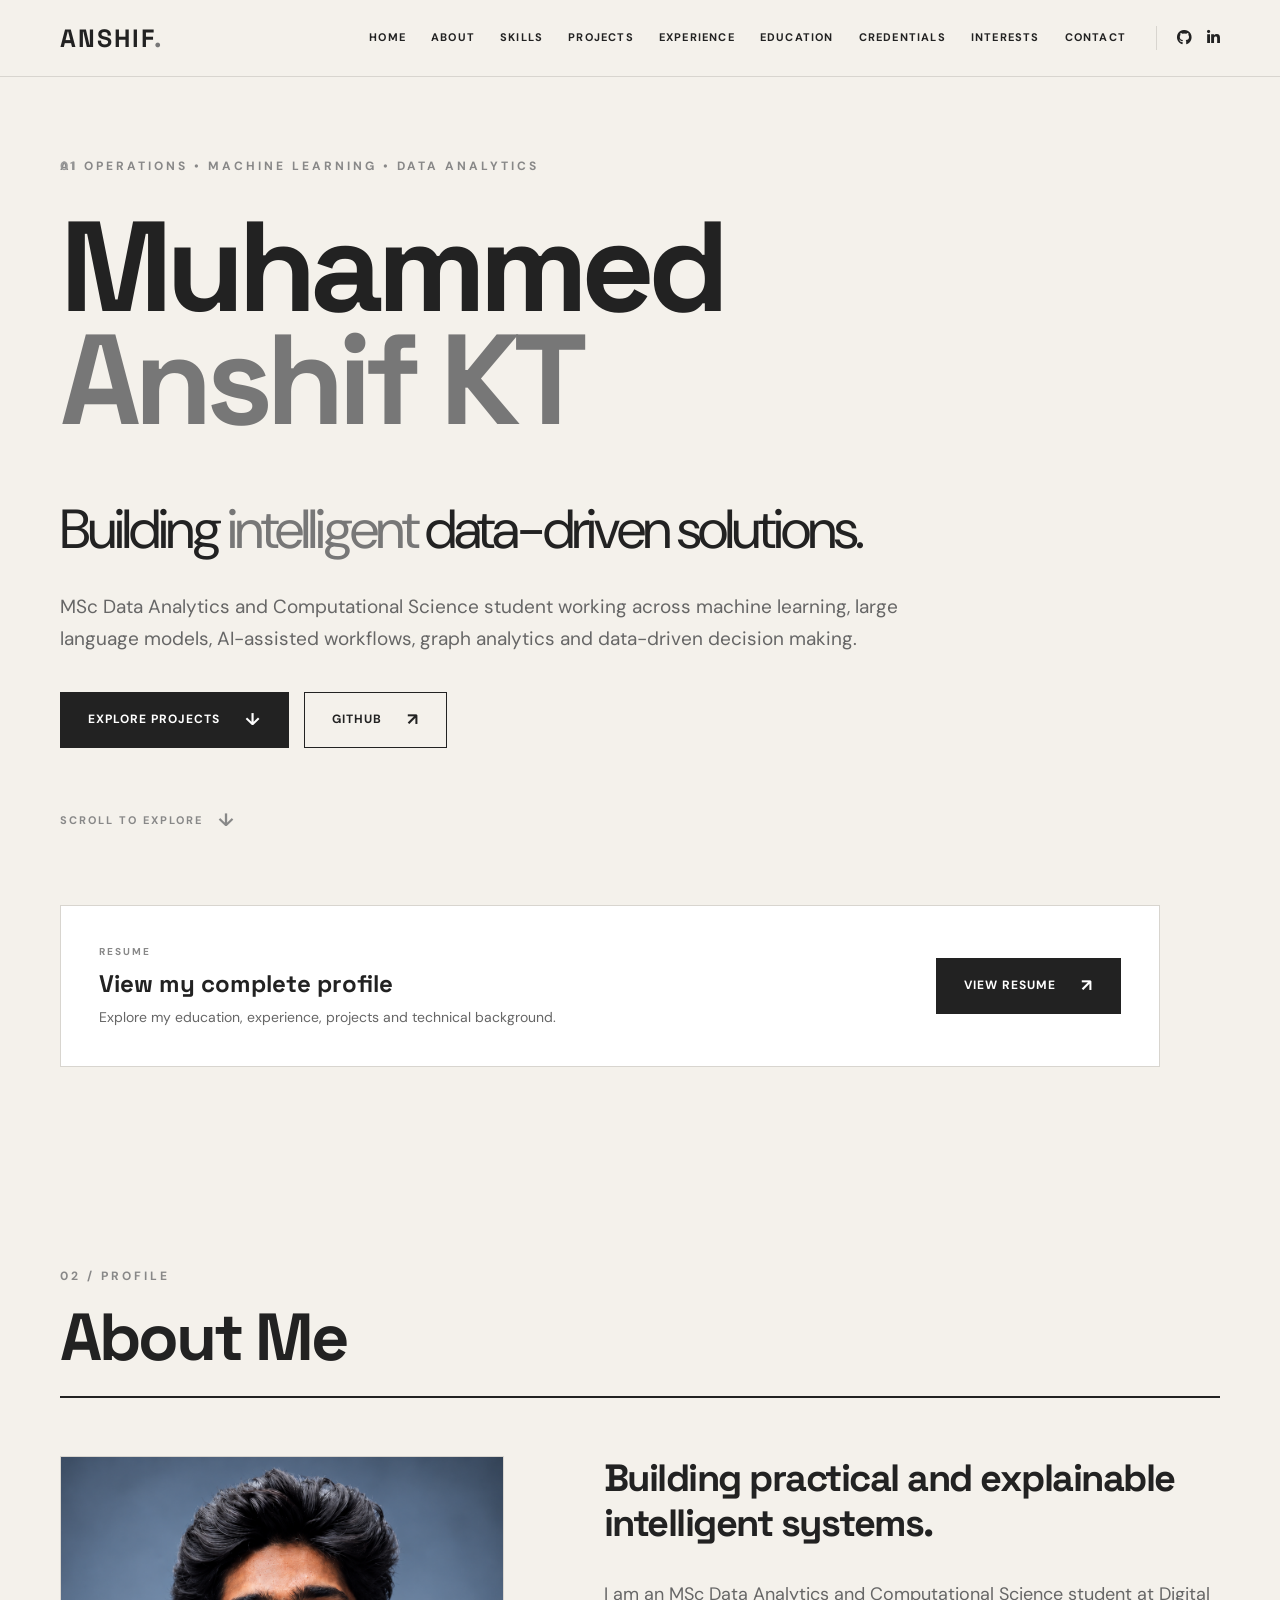
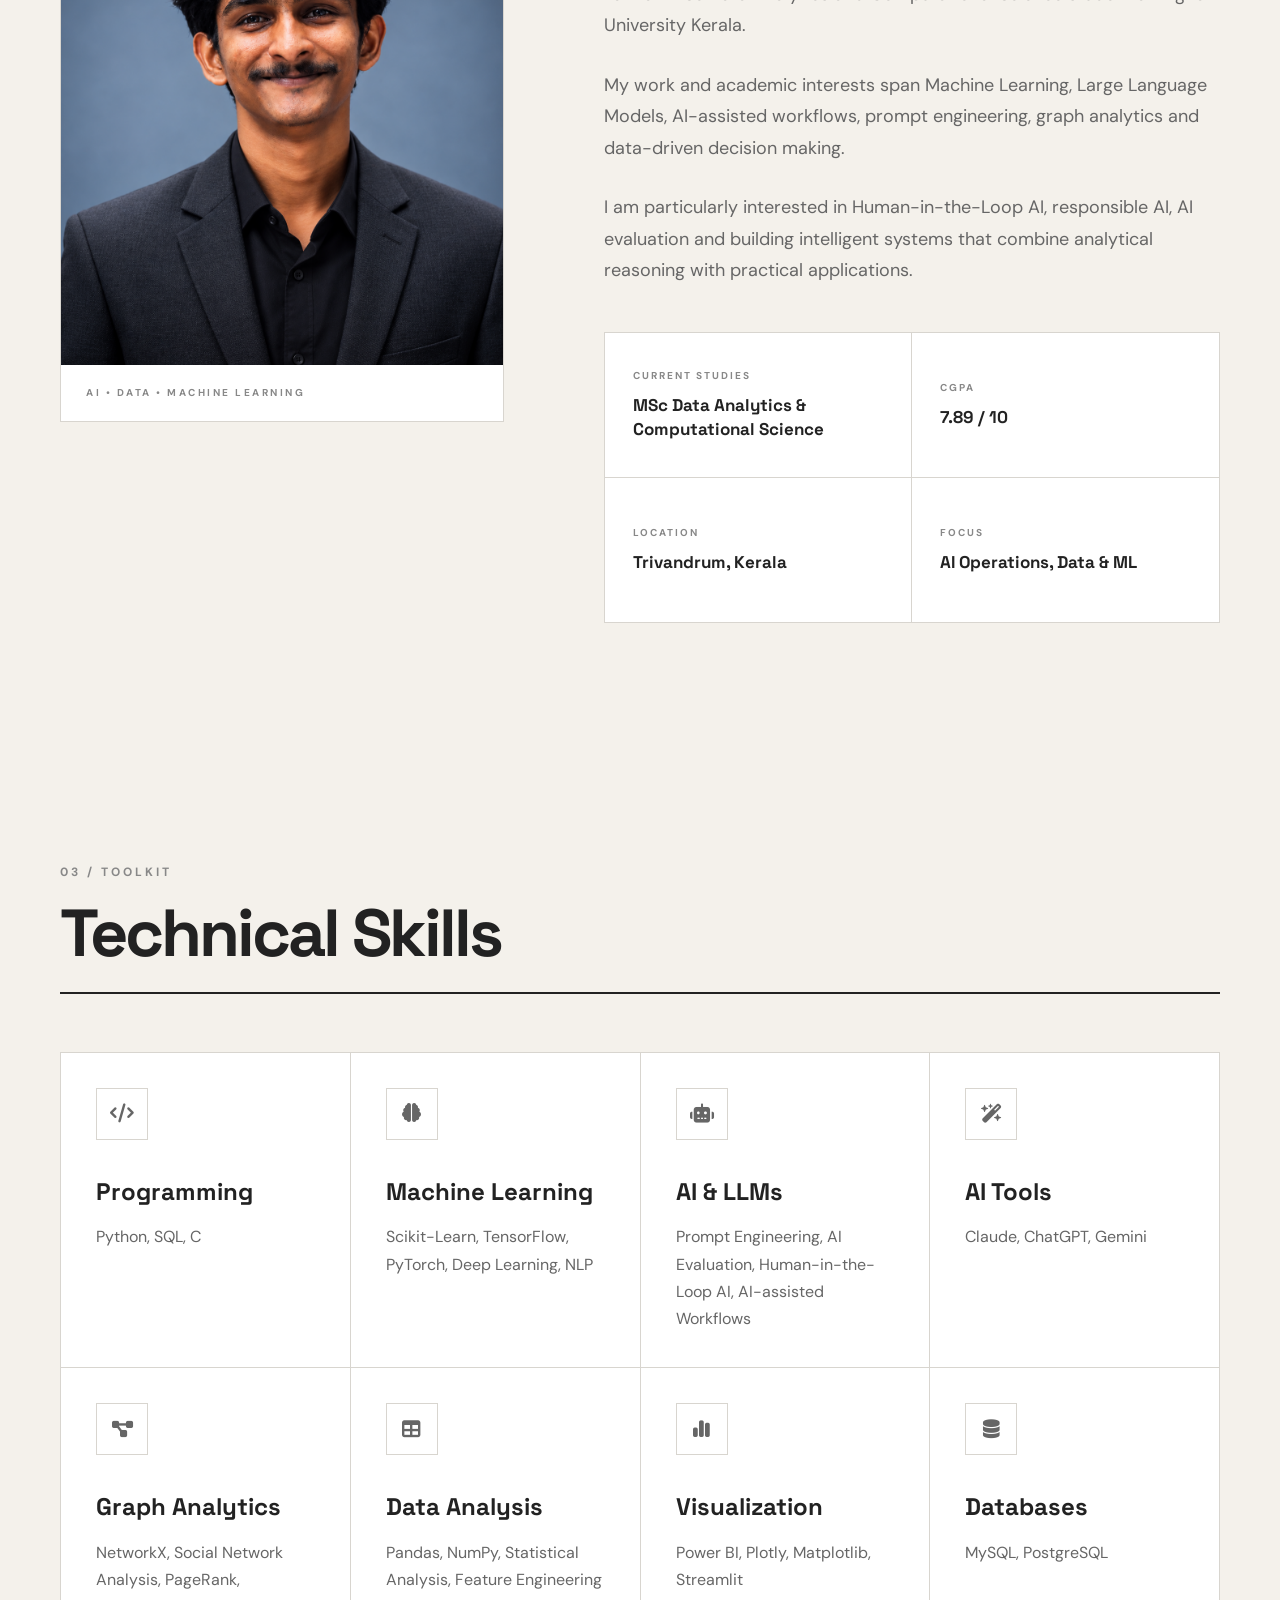
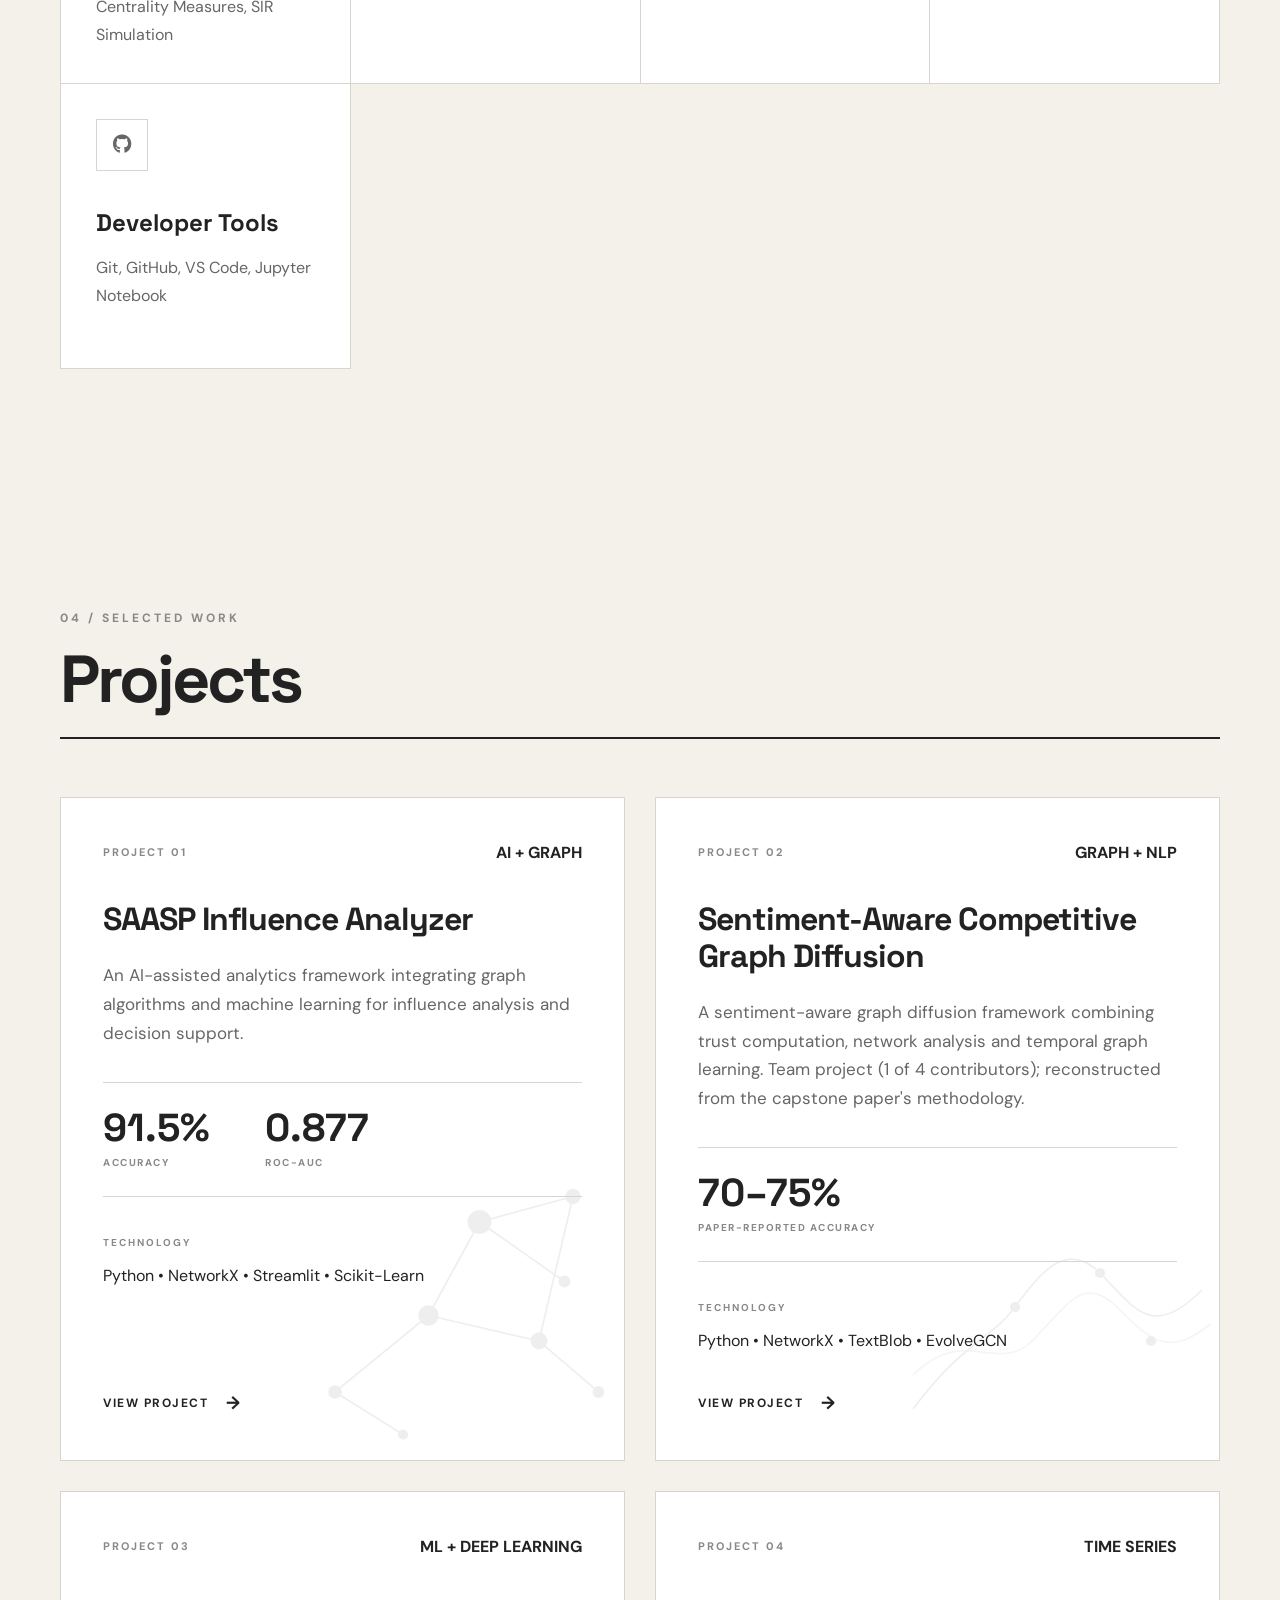
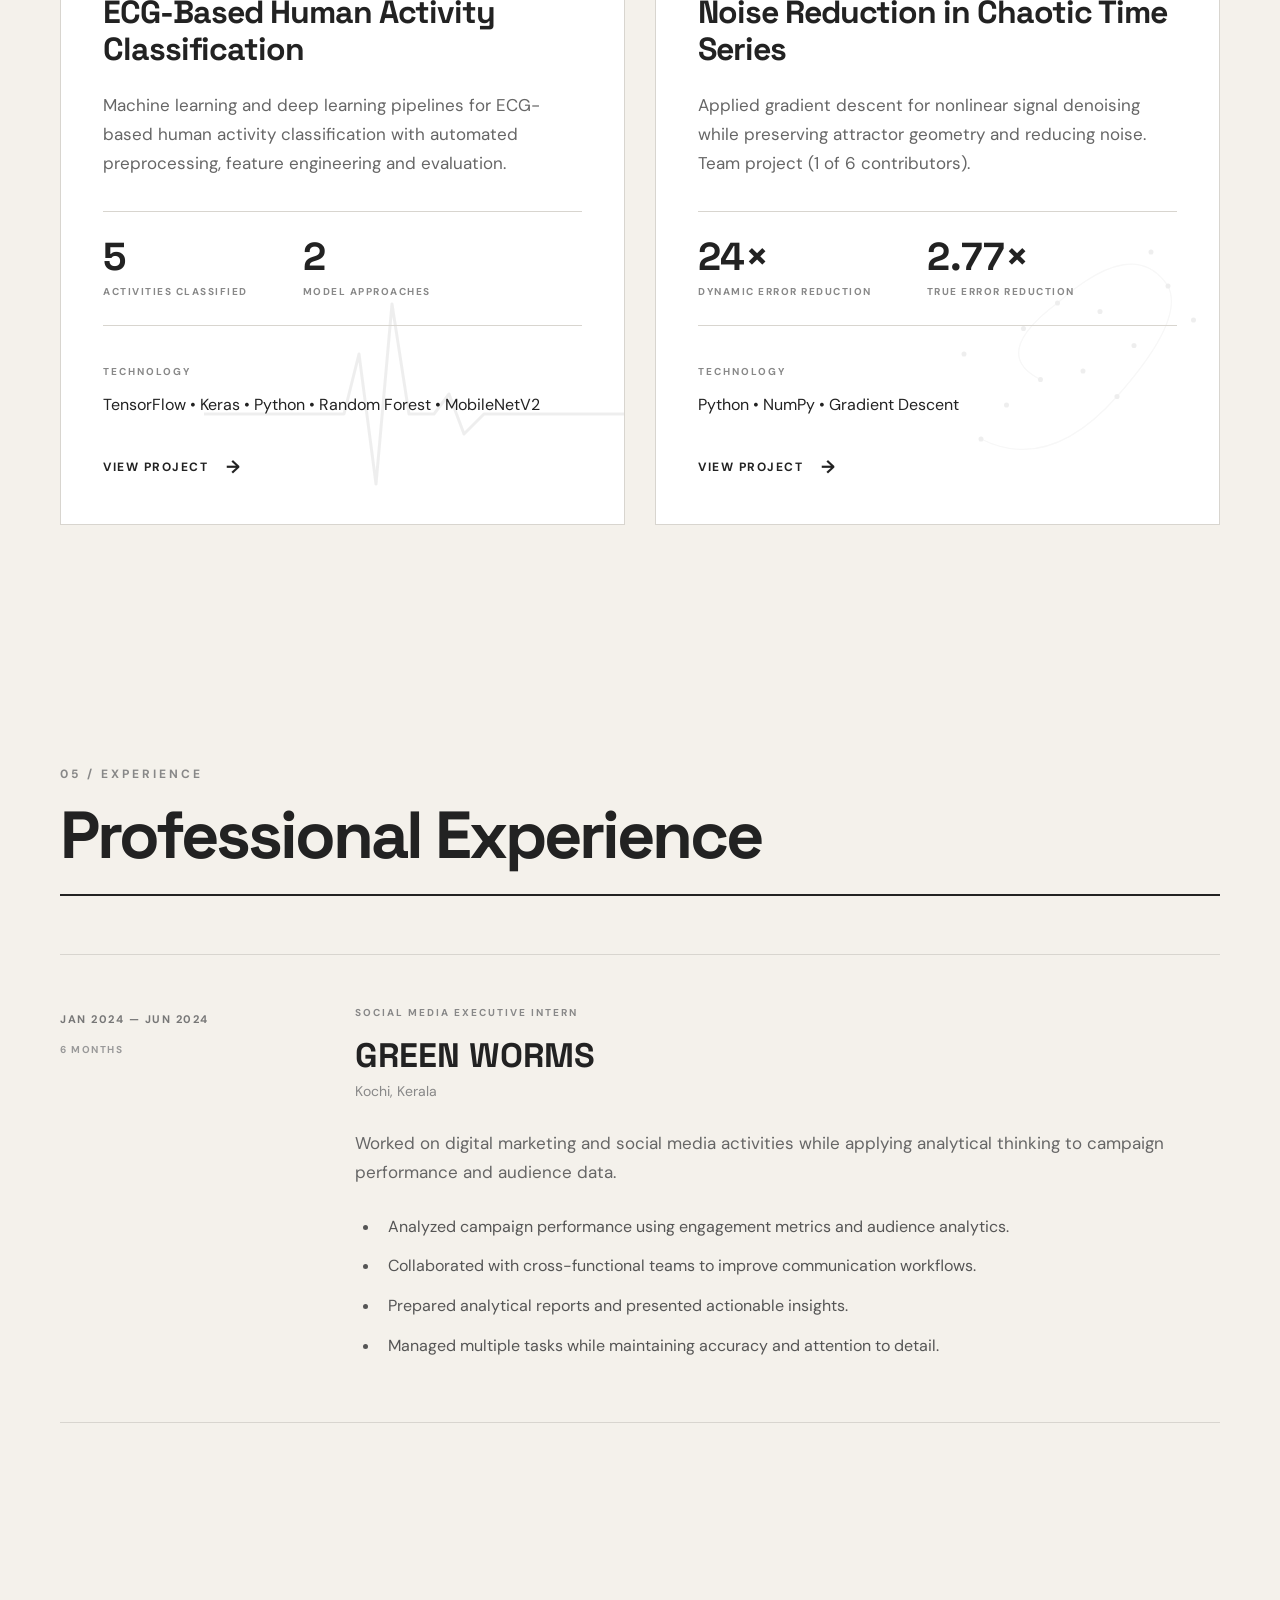
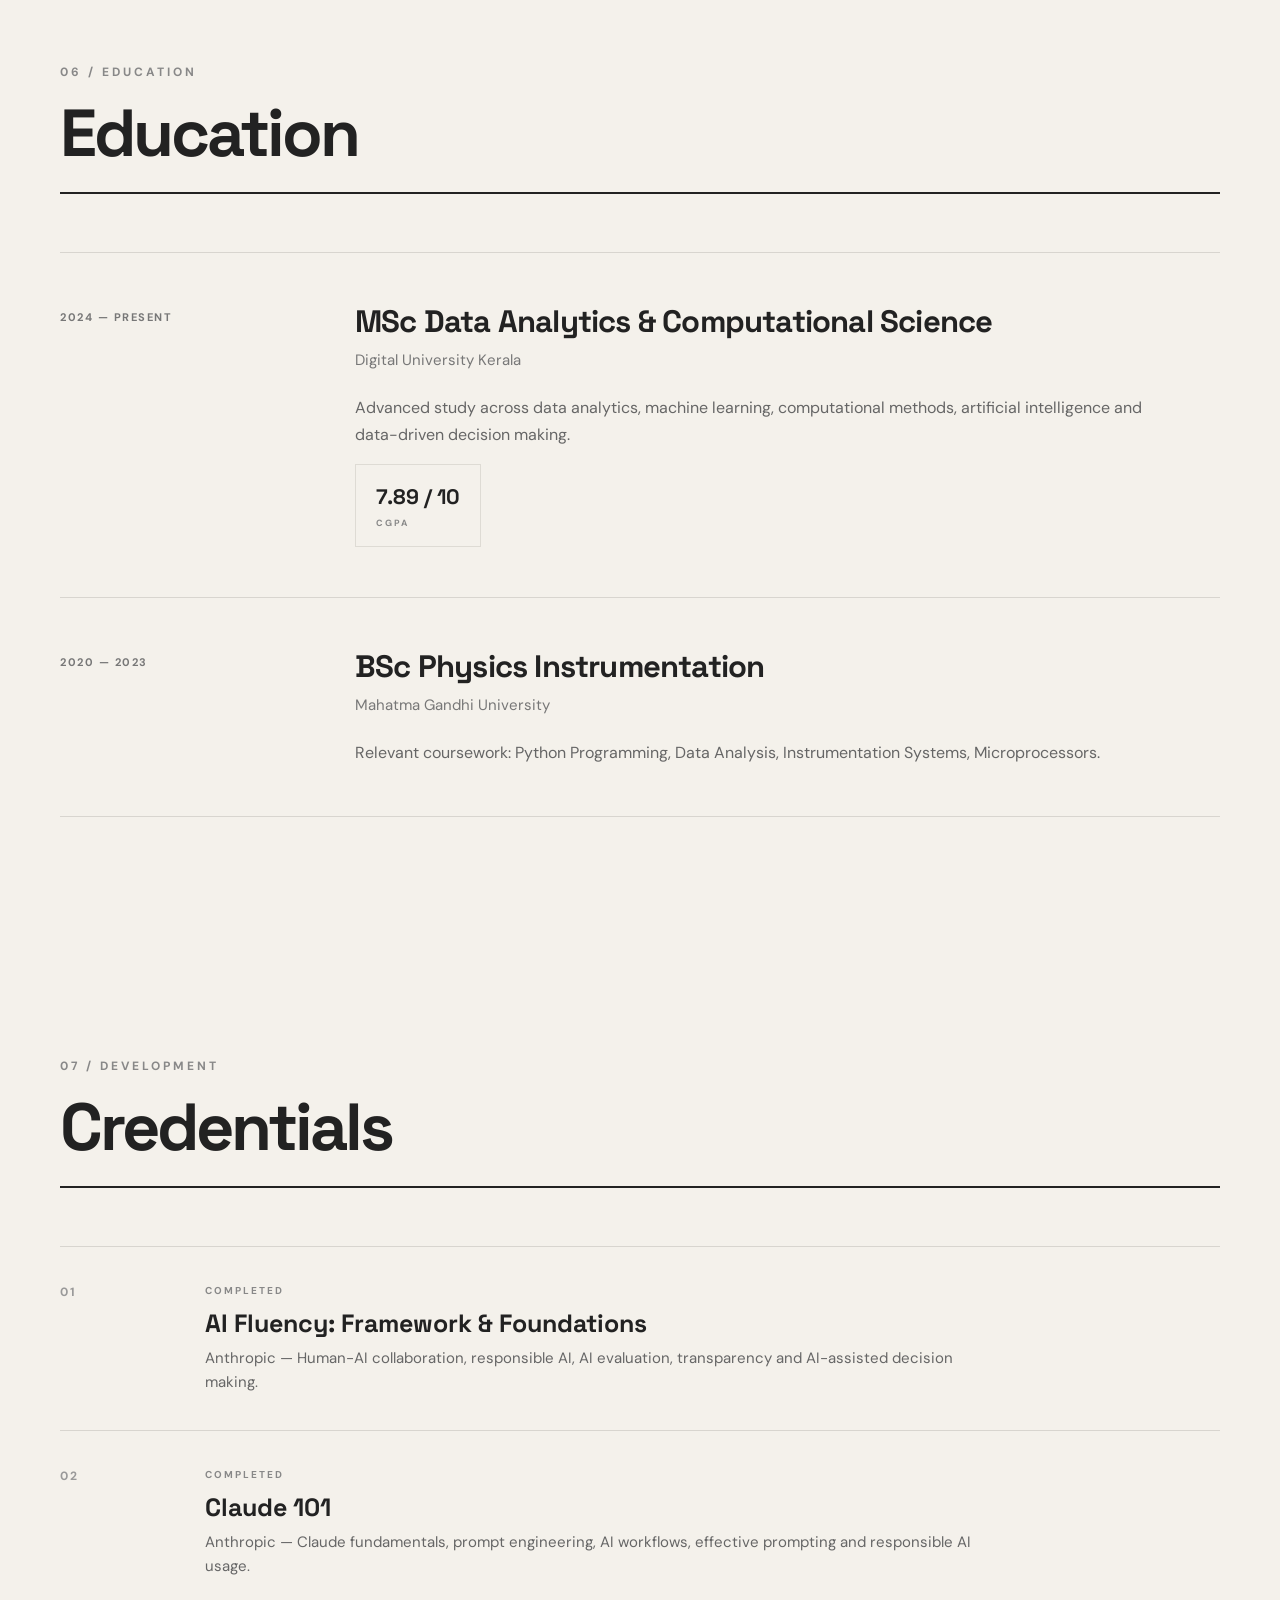
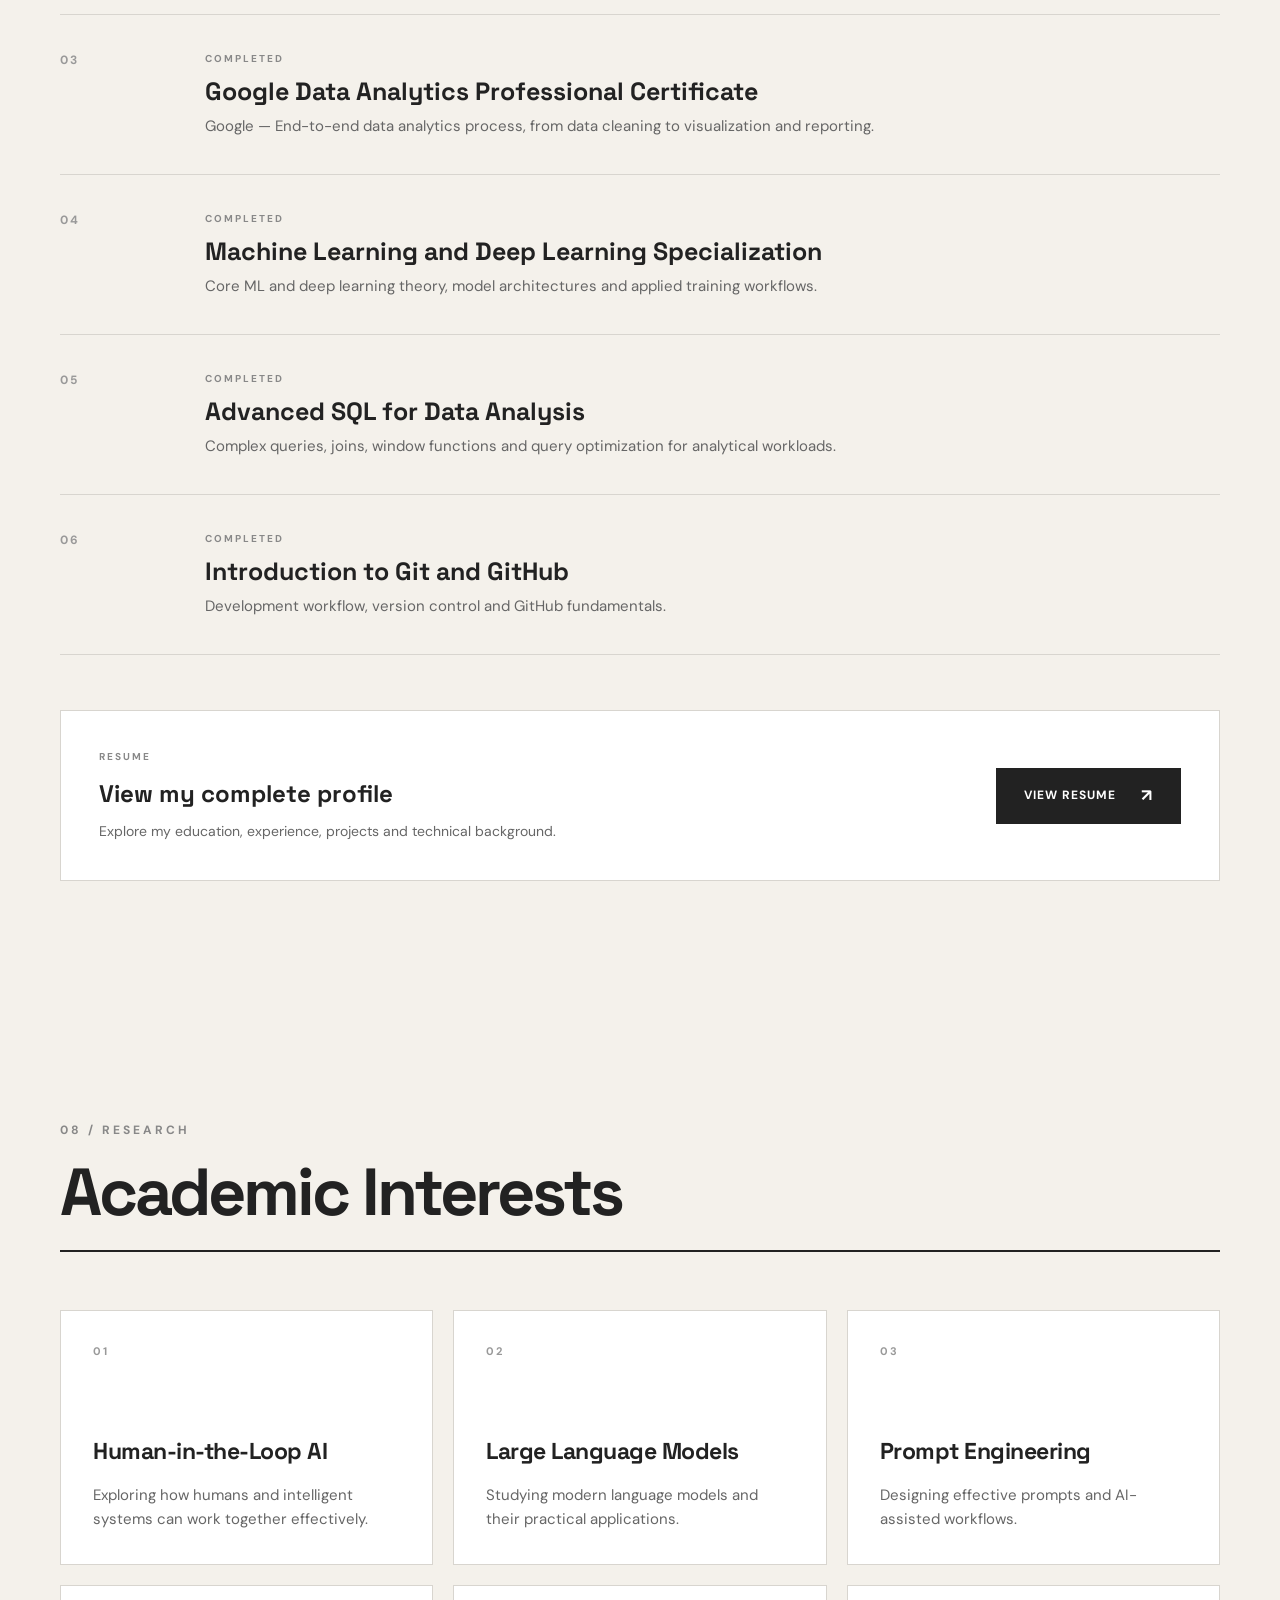
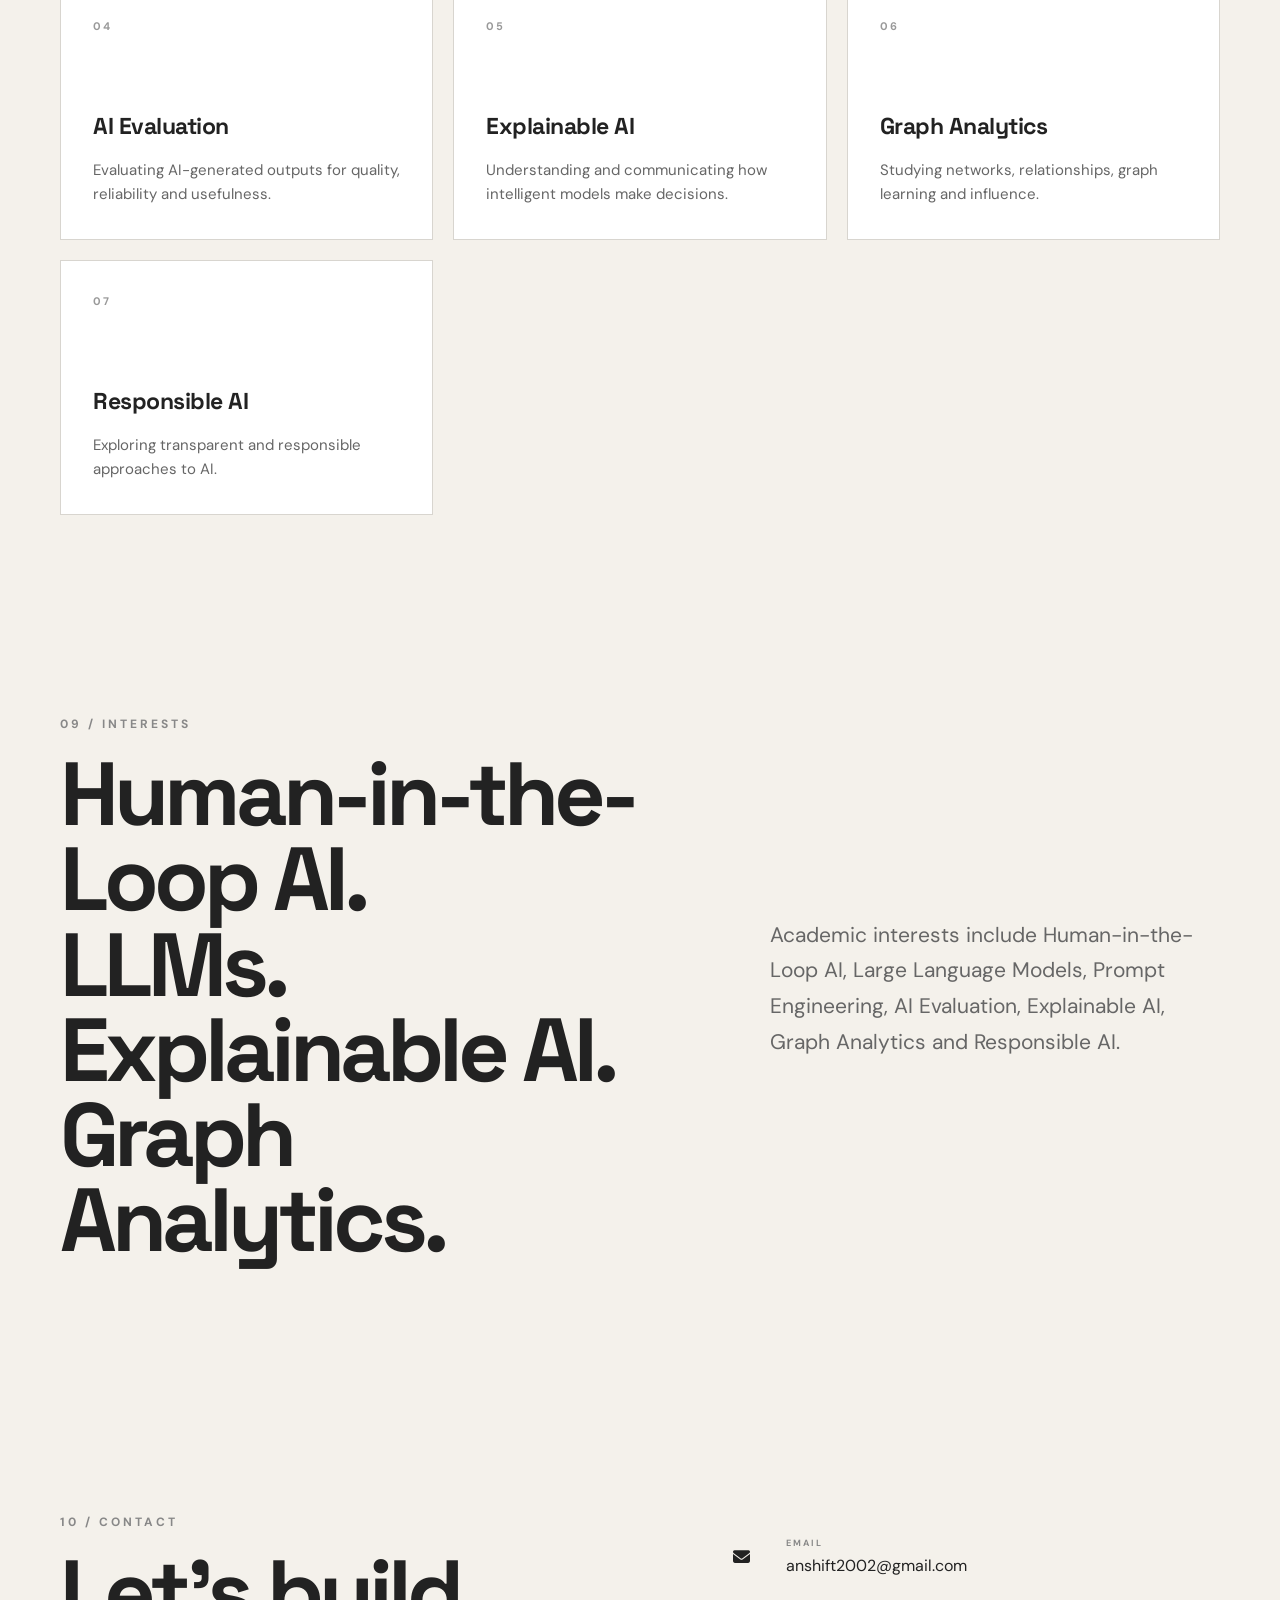
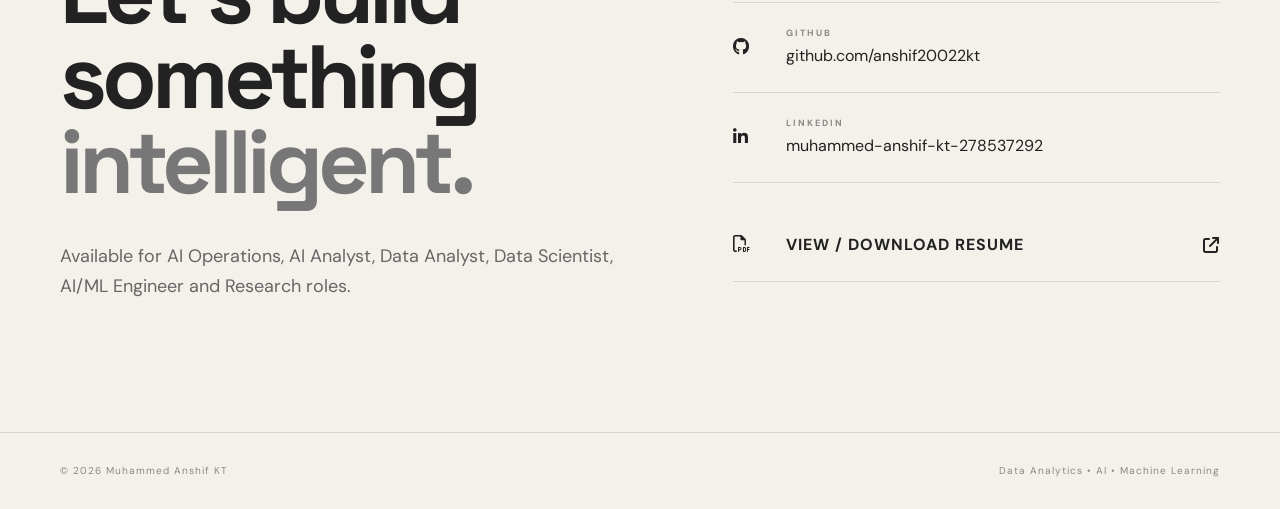
==== commit e4bd30c3: "Update portfolio website" ====
--- a/index.html
+++ b/index.html
@@ -16,6 +16,51 @@
     >
 
     <title>Muhammed Anshif KT | AI & Data Portfolio</title>
+
+    <!-- Favicon -->
+    <link rel="icon" type="image/svg+xml" href="assets/favicon.svg">
+    <link rel="alternate icon" href="assets/favicon.svg">
+
+    <!-- Open Graph -->
+    <meta property="og:type" content="website">
+    <meta property="og:title" content="Muhammed Anshif KT | AI & Data Portfolio">
+    <meta property="og:description" content="MSc Data Analytics and Computational Science student working across machine learning, LLMs, graph analytics and data-driven decision making.">
+    <meta property="og:url" content="https://anshif20022kt.github.io/">
+    <meta property="og:image" content="https://anshif20022kt.github.io/assets/og-preview.png">
+    <meta property="og:image:width" content="1200">
+    <meta property="og:image:height" content="630">
+
+    <!-- Twitter Card -->
+    <meta name="twitter:card" content="summary_large_image">
+    <meta name="twitter:title" content="Muhammed Anshif KT | AI & Data Portfolio">
+    <meta name="twitter:description" content="MSc Data Analytics and Computational Science student working across machine learning, LLMs, graph analytics and data-driven decision making.">
+    <meta name="twitter:image" content="https://anshif20022kt.github.io/assets/og-preview.png">
+
+    <!-- Structured data -->
+    <script type="application/ld+json">
+    {
+        "@context": "https://schema.org",
+        "@type": "Person",
+        "name": "Muhammed Anshif KT",
+        "url": "https://anshif20022kt.github.io/",
+        "jobTitle": "AI Operations & Data Analytics",
+        "email": "mailto:anshift2002@gmail.com",
+        "sameAs": [
+            "https://github.com/anshif20022kt",
+            "https://www.linkedin.com/in/muhammed-anshif-kt-278537292"
+        ],
+        "alumniOf": [
+            {
+                "@type": "CollegeOrUniversity",
+                "name": "Digital University Kerala"
+            },
+            {
+                "@type": "CollegeOrUniversity",
+                "name": "Mahatma Gandhi University"
+            }
+        ]
+    }
+    </script>
 
     <!-- Google Fonts -->
     <link rel="preconnect" href="https://fonts.googleapis.com">
@@ -281,6 +326,9 @@
                             src="assets/profile-photo.png"
                             alt="Muhammed Anshif KT"
                             class="profile-photo"
+                            loading="lazy"
+                            width="640"
+                            height="736"
                         >
 
                     </div>
@@ -468,6 +516,23 @@
                 <div class="skill-card">
 
                     <div class="skill-icon">
+                        <i class="fa-solid fa-wand-magic-sparkles"></i>
+                    </div>
+
+                    <h3>
+                        AI Tools
+                    </h3>
+
+                    <p>
+                        Claude, ChatGPT, Gemini
+                    </p>
+
+                </div>
+
+
+                <div class="skill-card">
+
+                    <div class="skill-icon">
                         <i class="fa-solid fa-diagram-project"></i>
                     </div>
 
@@ -587,7 +652,7 @@
                      PROJECT 01
                 ================================================== -->
 
-                <article class="project-card">
+                <article class="project-card bg-network">
 
                     <div class="project-top">
 
@@ -659,7 +724,7 @@
 
 
                     <a
-                        href="https://github.com/anshif20022kt"
+                        href="https://github.com/anshif20022kt/Influential-Node-Detection-in-Complex-Networks"
                         target="_blank"
                         rel="noopener noreferrer"
                         class="project-link"
@@ -675,7 +740,7 @@
                      PROJECT 02
                 ================================================== -->
 
-                <article class="project-card">
+                <article class="project-card bg-diffusion">
 
                     <div class="project-top">
 
@@ -699,7 +764,9 @@
                     <p class="project-description">
                         A sentiment-aware graph diffusion framework
                         combining trust computation, network analysis
-                        and temporal graph learning.
+                        and temporal graph learning. Team project
+                        (1 of 4 contributors); reconstructed from the
+                        capstone paper's methodology.
                     </p>
 
 
@@ -708,11 +775,11 @@
                         <div>
 
                             <strong>
-                                70%+
+                                70–75%
                             </strong>
 
                             <span>
-                                PREDICTION ACCURACY
+                                PAPER-REPORTED ACCURACY
                             </span>
 
                         </div>
@@ -734,7 +801,7 @@
 
 
                     <a
-                        href="https://github.com/anshif20022kt"
+                        href="https://github.com/anshif20022kt/sentiment-aware-graph-diffusion"
                         target="_blank"
                         rel="noopener noreferrer"
                         class="project-link"
@@ -750,7 +817,7 @@
                      PROJECT 03
                 ================================================== -->
 
-                <article class="project-card">
+                <article class="project-card bg-ecg">
 
                     <div class="project-top">
 
@@ -779,6 +846,36 @@
                     </p>
 
 
+                    <div class="project-results">
+
+                        <div>
+
+                            <strong>
+                                5
+                            </strong>
+
+                            <span>
+                                ACTIVITIES CLASSIFIED
+                            </span>
+
+                        </div>
+
+
+                        <div>
+
+                            <strong>
+                                2
+                            </strong>
+
+                            <span>
+                                MODEL APPROACHES
+                            </span>
+
+                        </div>
+
+                    </div>
+
+
                     <div class="project-tech">
 
                         <small>
@@ -794,7 +891,7 @@
 
 
                     <a
-                        href="https://github.com/anshif20022kt"
+                        href="https://github.com/anshif20022kt/Deep-Learning-Capstone_project"
                         target="_blank"
                         rel="noopener noreferrer"
                         class="project-link"
@@ -810,7 +907,7 @@
                      PROJECT 04
                 ================================================== -->
 
-                <article class="project-card">
+                <article class="project-card bg-attractor">
 
                     <div class="project-top">
 
@@ -834,8 +931,39 @@
                     <p class="project-description">
                         Applied gradient descent for nonlinear signal
                         denoising while preserving attractor geometry
-                        and reducing noise.
-                    </p>
+                        and reducing noise. Team project (1 of 6
+                        contributors).
+                    </p>
+
+
+                    <div class="project-results">
+
+                        <div>
+
+                            <strong>
+                                24×
+                            </strong>
+
+                            <span>
+                                DYNAMIC ERROR REDUCTION
+                            </span>
+
+                        </div>
+
+
+                        <div>
+
+                            <strong>
+                                2.77×
+                            </strong>
+
+                            <span>
+                                TRUE ERROR REDUCTION
+                            </span>
+
+                        </div>
+
+                    </div>
 
 
                     <div class="project-tech">
@@ -852,7 +980,7 @@
 
 
                     <a
-                        href="https://github.com/anshif20022kt"
+                        href="https://github.com/anshif20022kt/Noise-Reduction-"
                         target="_blank"
                         rel="noopener noreferrer"
                         class="project-link"
@@ -1044,7 +1172,7 @@
                     <div class="education-date">
 
                         <time>
-                            COMPLETED
+                            2020 — 2023
                         </time>
 
                     </div>
@@ -1053,19 +1181,19 @@
                     <div class="education-content">
 
                         <h3>
-                            Bachelor’s Degree
+                            BSc Physics Instrumentation
                         </h3>
 
 
                         <p class="education-institution">
-                            Undergraduate Education
+                            Mahatma Gandhi University
                         </p>
 
 
                         <p class="education-coursework">
-                            Academic foundation in computing,
-                            analytical thinking and technical problem
-                            solving.
+                            Relevant coursework: Python Programming,
+                            Data Analysis, Instrumentation Systems,
+                            Microprocessors.
                         </p>
 
                     </div>
@@ -1106,6 +1234,159 @@
 
                     <div class="certification-number">
                         01
+                    </div>
+
+
+                    <div class="certification-content">
+
+                        <p class="certification-status">
+                            COMPLETED
+                        </p>
+
+
+                        <h3>
+                            AI Fluency: Framework & Foundations
+                        </h3>
+
+
+                        <span>
+                            Anthropic — Human-AI collaboration,
+                            responsible AI, AI evaluation,
+                            transparency and AI-assisted decision
+                            making.
+                        </span>
+
+                    </div>
+
+                </article>
+
+
+                <article class="certification">
+
+                    <div class="certification-number">
+                        02
+                    </div>
+
+
+                    <div class="certification-content">
+
+                        <p class="certification-status">
+                            COMPLETED
+                        </p>
+
+
+                        <h3>
+                            Claude 101
+                        </h3>
+
+
+                        <span>
+                            Anthropic — Claude fundamentals, prompt
+                            engineering, AI workflows, effective
+                            prompting and responsible AI usage.
+                        </span>
+
+                    </div>
+
+                </article>
+
+
+                <article class="certification">
+
+                    <div class="certification-number">
+                        03
+                    </div>
+
+
+                    <div class="certification-content">
+
+                        <p class="certification-status">
+                            COMPLETED
+                        </p>
+
+
+                        <h3>
+                            Google Data Analytics Professional
+                            Certificate
+                        </h3>
+
+
+                        <span>
+                            Google — End-to-end data analytics
+                            process, from data cleaning to
+                            visualization and reporting.
+                        </span>
+
+                    </div>
+
+                </article>
+
+
+                <article class="certification">
+
+                    <div class="certification-number">
+                        04
+                    </div>
+
+
+                    <div class="certification-content">
+
+                        <p class="certification-status">
+                            COMPLETED
+                        </p>
+
+
+                        <h3>
+                            Machine Learning and Deep Learning
+                            Specialization
+                        </h3>
+
+
+                        <span>
+                            Core ML and deep learning theory,
+                            model architectures and applied
+                            training workflows.
+                        </span>
+
+                    </div>
+
+                </article>
+
+
+                <article class="certification">
+
+                    <div class="certification-number">
+                        05
+                    </div>
+
+
+                    <div class="certification-content">
+
+                        <p class="certification-status">
+                            COMPLETED
+                        </p>
+
+
+                        <h3>
+                            Advanced SQL for Data Analysis
+                        </h3>
+
+
+                        <span>
+                            Complex queries, joins, window
+                            functions and query optimization for
+                            analytical workloads.
+                        </span>
+
+                    </div>
+
+                </article>
+
+
+                <article class="certification">
+
+                    <div class="certification-number">
+                        06
                     </div>
 
 
--- a/style.css
+++ b/style.css
@@ -1,3 +1,52 @@
+/* =========================================================
+   COLOR TOKENS
+========================================================= */
+
+:root {
+    --color-bg: #f4f1eb;
+    --color-ink: #222222;
+    --color-body: #666666;
+    --color-muted: #888888;
+    --color-subtle: #999999;
+    --color-accent: #777777;
+    --color-border: #d8d5cf;
+    --color-border-alt: #dedbd4;
+    --color-white: #ffffff;
+    --color-surface-alt: #faf9f6;
+    --color-photo-bg: #e8e5de;
+    --color-dark-gray: #444444;
+    --color-mid-gray: #555555;
+}
+
+
+/* =========================================================
+   SCROLL REVEAL (progressive enhancement — class is only
+   ever added by JS, so content is visible with JS disabled)
+========================================================= */
+
+.reveal {
+    opacity: 0;
+    transform: translateY(28px);
+    transition:
+        opacity 0.7s ease,
+        transform 0.7s ease;
+}
+
+.reveal.is-visible {
+    opacity: 1;
+    transform: none;
+}
+
+@media (prefers-reduced-motion: reduce) {
+
+    .reveal {
+        opacity: 1;
+        transform: none;
+        transition: none;
+    }
+}
+
+
 /* =========================================================
    RESET
 ========================================================= */
@@ -14,8 +63,8 @@
 }
 
 body {
-    background: #f4f1eb;
-    color: #222222;
+    background: var(--color-bg);
+    color: var(--color-ink);
     font-family: "DM Sans", Arial, sans-serif;
     line-height: 1.6;
     overflow-x: hidden;
@@ -55,7 +104,7 @@
     justify-content: space-between;
     padding: 18px 60px;
     background: rgba(244, 241, 235, 0.96);
-    border-bottom: 1px solid #d8d5cf;
+    border-bottom: 1px solid var(--color-border);
     backdrop-filter: blur(10px);
 }
 
@@ -68,7 +117,7 @@
 }
 
 .brand span {
-    color: #777777;
+    color: var(--color-accent);
 }
 
 
@@ -98,12 +147,12 @@
     bottom: -7px;
     width: 0;
     height: 1px;
-    background: #222222;
+    background: var(--color-ink);
     transition: width 0.25s ease;
 }
 
 #nav > a:hover {
-    color: #666666;
+    color: var(--color-body);
 }
 
 #nav > a:hover::after {
@@ -121,7 +170,7 @@
     gap: 15px;
     margin-left: 5px;
     padding-left: 20px;
-    border-left: 1px solid #d8d5cf;
+    border-left: 1px solid var(--color-border);
 }
 
 .nav-socials a {
@@ -132,7 +181,7 @@
 }
 
 .nav-socials a:hover {
-    color: #777777;
+    color: var(--color-accent);
     transform: translateY(-2px);
 }
 
@@ -147,9 +196,9 @@
     height: 42px;
     align-items: center;
     justify-content: center;
-    border: 1px solid #222222;
+    border: 1px solid var(--color-ink);
     background: transparent;
-    color: #222222;
+    color: var(--color-ink);
     cursor: pointer;
     font-size: 17px;
 }
@@ -167,7 +216,7 @@
 
 .label {
     margin-bottom: 18px;
-    color: #888888;
+    color: var(--color-muted);
     font-size: 12px;
     font-weight: 700;
     letter-spacing: 3px;
@@ -176,7 +225,7 @@
 .section-title h2 {
     margin-bottom: 58px;
     padding-bottom: 25px;
-    border-bottom: 2px solid #222222;
+    border-bottom: 2px solid var(--color-ink);
     font-family: "Space Grotesk", sans-serif;
     font-size: clamp(48px, 5.2vw, 72px);
     line-height: 1;
@@ -201,7 +250,7 @@
     position: absolute;
     top: 80px;
     left: 0;
-    color: #999999;
+    color: var(--color-subtle);
     font-size: 12px;
     font-weight: 700;
     letter-spacing: 2px;
@@ -231,7 +280,7 @@
 }
 
 .hero-main h1 span {
-    color: #777777;
+    color: var(--color-accent);
 }
 
 .hero-tagline {
@@ -244,14 +293,14 @@
 }
 
 .hero-tagline em {
-    color: #777777;
+    color: var(--color-accent);
     font-style: normal;
 }
 
 .hero-description {
     max-width: 850px;
     margin-top: 32px;
-    color: #666666;
+    color: var(--color-body);
     font-size: 19px;
     line-height: 1.65;
 }
@@ -275,7 +324,7 @@
     gap: 25px;
     min-height: 56px;
     padding: 0 27px;
-    border: 1px solid #222222;
+    border: 1px solid var(--color-ink);
     font-size: 12px;
     font-weight: 700;
     letter-spacing: 1px;
@@ -291,23 +340,23 @@
 }
 
 .primary-button {
-    background: #222222;
-    color: #ffffff;
+    background: var(--color-ink);
+    color: var(--color-white);
 }
 
 .primary-button:hover {
-    background: #444444;
+    background: var(--color-dark-gray);
     transform: translateY(-2px);
 }
 
 .secondary-button {
     background: transparent;
-    color: #222222;
+    color: var(--color-ink);
 }
 
 .secondary-button:hover {
-    background: #222222;
-    color: #ffffff;
+    background: var(--color-ink);
+    color: var(--color-white);
     transform: translateY(-2px);
 }
 
@@ -321,7 +370,7 @@
     align-items: center;
     gap: 15px;
     margin-top: 58px;
-    color: #888888;
+    color: var(--color-muted);
     font-size: 11px;
     font-weight: 700;
     letter-spacing: 2px;
@@ -330,7 +379,7 @@
 }
 
 .scroll-hint:hover {
-    color: #222222;
+    color: var(--color-ink);
 }
 
 .scroll-hint span {
@@ -350,8 +399,8 @@
     gap: 35px;
     margin-top: 70px;
     padding: 38px;
-    background: #ffffff;
-    border: 1px solid #d8d5cf;
+    background: var(--color-white);
+    border: 1px solid var(--color-border);
 }
 
 .hero-resume-box h3 {
@@ -366,7 +415,7 @@
 }
 
 .hero-resume-box > div > p:last-child {
-    color: #666666;
+    color: var(--color-body);
     font-size: 14px;
 }
 
@@ -383,15 +432,15 @@
 }
 
 .profile-card {
-    background: #ffffff;
-    border: 1px solid #d8d5cf;
+    background: var(--color-white);
+    border: 1px solid var(--color-border);
 }
 
 .profile-photo-wrap {
     width: 100%;
     aspect-ratio: 1 / 1.15;
     overflow: hidden;
-    background: #e8e5de;
+    background: var(--color-photo-bg);
 }
 
 .profile-photo {
@@ -402,7 +451,7 @@
 
 .profile-card > p {
     padding: 20px 25px;
-    color: #888888;
+    color: var(--color-muted);
     font-size: 10px;
     font-weight: 700;
     letter-spacing: 2.5px;
@@ -420,7 +469,7 @@
 .about-copy > p {
     max-width: 800px;
     margin-bottom: 28px;
-    color: #666666;
+    color: var(--color-body);
     font-size: 18px;
     line-height: 1.75;
 }
@@ -429,8 +478,8 @@
     display: grid;
     grid-template-columns: repeat(2, 1fr);
     margin-top: 45px;
-    border-top: 1px solid #d8d5cf;
-    border-left: 1px solid #d8d5cf;
+    border-top: 1px solid var(--color-border);
+    border-left: 1px solid var(--color-border);
 }
 
 .facts > div {
@@ -440,13 +489,13 @@
     justify-content: center;
     gap: 10px;
     padding: 28px;
-    background: #ffffff;
-    border-right: 1px solid #d8d5cf;
-    border-bottom: 1px solid #d8d5cf;
+    background: var(--color-white);
+    border-right: 1px solid var(--color-border);
+    border-bottom: 1px solid var(--color-border);
 }
 
 .facts small {
-    color: #888888;
+    color: var(--color-muted);
     font-size: 10px;
     font-weight: 700;
     letter-spacing: 2px;
@@ -466,23 +515,23 @@
 .skills-grid {
     display: grid;
     grid-template-columns: repeat(4, 1fr);
-    border-top: 1px solid #d8d5cf;
-    border-left: 1px solid #d8d5cf;
+    border-top: 1px solid var(--color-border);
+    border-left: 1px solid var(--color-border);
 }
 
 .skill-card {
     min-height: 285px;
     padding: 35px;
-    background: #ffffff;
-    border-right: 1px solid #d8d5cf;
-    border-bottom: 1px solid #d8d5cf;
+    background: var(--color-white);
+    border-right: 1px solid var(--color-border);
+    border-bottom: 1px solid var(--color-border);
     transition:
         transform 0.3s ease,
         background-color 0.3s ease;
 }
 
 .skill-card:hover {
-    background: #faf9f6;
+    background: var(--color-surface-alt);
     transform: translateY(-4px);
 }
 
@@ -493,8 +542,8 @@
     align-items: center;
     justify-content: center;
     margin-bottom: 38px;
-    border: 1px solid #d8d5cf;
-    color: #666666;
+    border: 1px solid var(--color-border);
+    color: var(--color-body);
     font-size: 19px;
 }
 
@@ -506,7 +555,7 @@
 }
 
 .skill-card p {
-    color: #666666;
+    color: var(--color-body);
     font-size: 16px;
     line-height: 1.7;
 }
@@ -523,12 +572,15 @@
 }
 
 .project-card {
+    position: relative;
+    isolation: isolate;
     min-height: 570px;
     display: flex;
     flex-direction: column;
     padding: 42px;
-    background: #ffffff;
-    border: 1px solid #d8d5cf;
+    background: var(--color-white);
+    border: 1px solid var(--color-border);
+    overflow: hidden;
     transition:
         transform 0.3s ease,
         box-shadow 0.3s ease;
@@ -539,6 +591,44 @@
     box-shadow: 0 20px 45px rgba(0, 0, 0, 0.07);
 }
 
+/* ---------------------------------------------------------
+   Background line-art per project (grayscale, low-opacity,
+   pure CSS/SVG — no photos)
+--------------------------------------------------------- */
+
+.project-card::before {
+    content: "";
+    position: absolute;
+    inset: 0;
+    z-index: -1;
+    background-repeat: no-repeat;
+    background-position: bottom right;
+    background-size: 340px;
+    opacity: 0.07;
+    pointer-events: none;
+}
+
+/* Project 01 — network / graph nodes */
+.bg-network::before {
+    background-image: url("data:image/svg+xml,%3Csvg xmlns='http://www.w3.org/2000/svg' width='400' height='400' viewBox='0 0 400 400'%3E%3Cg fill='none' stroke='%23222222' stroke-width='2'%3E%3Cline x1='60' y1='320' x2='170' y2='230'/%3E%3Cline x1='170' y1='230' x2='300' y2='260'/%3E%3Cline x1='170' y1='230' x2='230' y2='120'/%3E%3Cline x1='230' y1='120' x2='340' y2='90'/%3E%3Cline x1='230' y1='120' x2='330' y2='190'/%3E%3Cline x1='300' y1='260' x2='340' y2='90'/%3E%3Cline x1='60' y1='320' x2='140' y2='370'/%3E%3Cline x1='300' y1='260' x2='370' y2='320'/%3E%3C/g%3E%3Cg fill='%23222222'%3E%3Ccircle cx='60' cy='320' r='8'/%3E%3Ccircle cx='170' cy='230' r='12'/%3E%3Ccircle cx='300' cy='260' r='10'/%3E%3Ccircle cx='230' cy='120' r='14'/%3E%3Ccircle cx='340' cy='90' r='9'/%3E%3Ccircle cx='330' cy='190' r='7'/%3E%3Ccircle cx='140' cy='370' r='6'/%3E%3Ccircle cx='370' cy='320' r='7'/%3E%3C/g%3E%3C/svg%3E");
+}
+
+/* Project 02 — sentiment / diffusion waveform */
+.bg-diffusion::before {
+    background-image: url("data:image/svg+xml,%3Csvg xmlns='http://www.w3.org/2000/svg' width='400' height='400' viewBox='0 0 400 400'%3E%3Cg fill='none' stroke='%23222222' stroke-width='2'%3E%3Cpath d='M40 340 C 100 260, 130 260, 160 220 S 220 140, 260 180 S 320 260, 380 200'/%3E%3Cpath d='M40 300 C 100 240, 140 300, 180 260 S 240 180, 280 220 S 340 280, 390 240' opacity='0.6'/%3E%3Ccircle cx='160' cy='220' r='6' fill='%23222222' stroke='none'/%3E%3Ccircle cx='260' cy='180' r='6' fill='%23222222' stroke='none'/%3E%3Ccircle cx='320' cy='260' r='6' fill='%23222222' stroke='none'/%3E%3C/g%3E%3C/svg%3E");
+}
+
+/* Project 03 — ECG heartbeat trace */
+.bg-ecg::before {
+    background-image: url("data:image/svg+xml,%3Csvg xmlns='http://www.w3.org/2000/svg' width='420' height='260' viewBox='0 0 420 260'%3E%3Cpath d='M0 150 H120 L140 150 L155 90 L172 220 L188 40 L205 150 L230 150 L245 130 L260 170 L280 150 H420' fill='none' stroke='%23222222' stroke-width='3' stroke-linecap='round' stroke-linejoin='round'/%3E%3C/svg%3E");
+    background-size: 420px;
+}
+
+/* Project 04 — chaotic attractor scatter */
+.bg-attractor::before {
+    background-image: url("data:image/svg+xml,%3Csvg xmlns='http://www.w3.org/2000/svg' width='400' height='400' viewBox='0 0 400 400'%3E%3Cg fill='%23222222'%3E%3Ccircle cx='120' cy='300' r='3'/%3E%3Ccircle cx='150' cy='260' r='3'/%3E%3Ccircle cx='190' cy='230' r='3'/%3E%3Ccircle cx='240' cy='220' r='3'/%3E%3Ccircle cx='280' cy='250' r='3'/%3E%3Ccircle cx='300' cy='190' r='3'/%3E%3Ccircle cx='260' cy='150' r='3'/%3E%3Ccircle cx='210' cy='140' r='3'/%3E%3Ccircle cx='170' cy='170' r='3'/%3E%3Ccircle cx='340' cy='120' r='3'/%3E%3Ccircle cx='320' cy='80' r='3'/%3E%3Ccircle cx='370' cy='160' r='3'/%3E%3Ccircle cx='100' cy='200' r='3'/%3E%3Ccircle cx='90' cy='260' r='3'/%3E%3Cpath d='M120 300 Q 200 340 280 250 T 340 120 Q 300 60 210 140 Q 130 200 190 230' fill='none' stroke='%23222222' stroke-width='1.5' opacity='0.5'/%3E%3C/g%3E%3C/svg%3E");
+}
+
 .project-top {
     display: flex;
     align-items: center;
@@ -547,7 +637,7 @@
 }
 
 .project-top > span {
-    color: #888888;
+    color: var(--color-muted);
     font-size: 11px;
     font-weight: 700;
     letter-spacing: 2px;
@@ -555,8 +645,8 @@
 
 .project-top small {
     padding: 9px 12px;
-    border: 1px solid #d8d5cf;
-    color: #777777;
+    border: 1px solid var(--color-border);
+    color: var(--color-accent);
     font-size: 9px;
     font-weight: 700;
     letter-spacing: 1.5px;
@@ -573,9 +663,18 @@
 
 .project-description {
     max-width: 700px;
-    color: #666666;
+    color: var(--color-body);
     font-size: 17px;
     line-height: 1.7;
+}
+
+.project-meta-note {
+    max-width: 700px;
+    margin-top: 10px;
+    color: var(--color-subtle);
+    font-size: 13px;
+    font-style: italic;
+    line-height: 1.6;
 }
 
 .project-results {
@@ -584,8 +683,8 @@
     gap: 55px;
     margin-top: 34px;
     padding: 25px 0;
-    border-top: 1px solid #d8d5cf;
-    border-bottom: 1px solid #d8d5cf;
+    border-top: 1px solid var(--color-border);
+    border-bottom: 1px solid var(--color-border);
 }
 
 .project-results div {
@@ -601,7 +700,7 @@
 
 .project-results span {
     margin-top: 8px;
-    color: #888888;
+    color: var(--color-muted);
     font-size: 10px;
     font-weight: 700;
     letter-spacing: 1.5px;
@@ -614,14 +713,14 @@
 .project-tech small {
     display: block;
     margin-bottom: 12px;
-    color: #888888;
+    color: var(--color-muted);
     font-size: 10px;
     font-weight: 700;
     letter-spacing: 2px;
 }
 
 .project-tech strong {
-    color: #444444;
+    color: var(--color-dark-gray);
     font-size: 14px;
 }
 
@@ -647,7 +746,7 @@
 ========================================================= */
 
 .experience-list {
-    border-top: 1px solid #d8d5cf;
+    border-top: 1px solid var(--color-border);
 }
 
 .experience-item {
@@ -655,11 +754,11 @@
     grid-template-columns: 230px 1fr;
     gap: 65px;
     padding: 50px 0;
-    border-bottom: 1px solid #d8d5cf;
+    border-bottom: 1px solid var(--color-border);
 }
 
 .experience-date time {
-    color: #777777;
+    color: var(--color-accent);
     font-size: 11px;
     font-weight: 700;
     letter-spacing: 1.5px;
@@ -667,7 +766,7 @@
 
 .experience-date p {
     margin-top: 12px;
-    color: #999999;
+    color: var(--color-subtle);
     font-size: 10px;
     font-weight: 700;
     letter-spacing: 1.5px;
@@ -675,7 +774,7 @@
 
 .journey-category {
     margin-bottom: 15px;
-    color: #888888;
+    color: var(--color-muted);
     font-size: 10px;
     font-weight: 700;
     letter-spacing: 2px;
@@ -691,13 +790,13 @@
 
 .experience-location {
     margin-bottom: 27px;
-    color: #888888 !important;
+    color: var(--color-muted) !important;
     font-size: 14px !important;
 }
 
 .experience-content > p:not(.journey-category):not(.experience-location) {
     max-width: 850px;
-    color: #666666;
+    color: var(--color-body);
     font-size: 17px;
     line-height: 1.7;
 }
@@ -706,7 +805,7 @@
     max-width: 850px;
     margin-top: 27px;
     padding-left: 25px;
-    color: #555555;
+    color: var(--color-mid-gray);
 }
 
 .experience-content li {
@@ -722,7 +821,7 @@
 ========================================================= */
 
 .education-list {
-    border-top: 1px solid #d8d5cf;
+    border-top: 1px solid var(--color-border);
 }
 
 .education-item {
@@ -730,11 +829,11 @@
     grid-template-columns: 230px 1fr;
     gap: 65px;
     padding: 50px 0;
-    border-bottom: 1px solid #d8d5cf;
+    border-bottom: 1px solid var(--color-border);
 }
 
 .education-date time {
-    color: #777777;
+    color: var(--color-accent);
     font-size: 11px;
     font-weight: 700;
     letter-spacing: 1.5px;
@@ -751,13 +850,13 @@
 
 .education-institution {
     margin-bottom: 22px;
-    color: #777777;
+    color: var(--color-accent);
     font-size: 15px;
 }
 
 .education-coursework {
     max-width: 800px;
-    color: #666666;
+    color: var(--color-body);
     font-size: 16px;
     line-height: 1.7;
 }
@@ -768,8 +867,8 @@
     gap: 3px;
     margin-top: 15px;
     padding: 15px 20px;
-    background: #f4f1eb;
-    border: 1px solid #dedbd4;
+    background: var(--color-bg);
+    border: 1px solid var(--color-border-alt);
 }
 
 .education-highlight strong {
@@ -778,7 +877,7 @@
 }
 
 .education-highlight span {
-    color: #888888;
+    color: var(--color-muted);
     font-size: 9px;
     font-weight: 700;
     letter-spacing: 2px;
@@ -791,7 +890,7 @@
 ========================================================= */
 
 .certification-list {
-    border-top: 1px solid #d8d5cf;
+    border-top: 1px solid var(--color-border);
 }
 
 .certification {
@@ -799,11 +898,11 @@
     grid-template-columns: 100px 1fr;
     gap: 45px;
     padding: 36px 0;
-    border-bottom: 1px solid #d8d5cf;
+    border-bottom: 1px solid var(--color-border);
 }
 
 .certification-number {
-    color: #999999;
+    color: var(--color-subtle);
     font-size: 12px;
     font-weight: 700;
     letter-spacing: 2px;
@@ -812,7 +911,7 @@
 .certification-status,
 .certification-content > p {
     margin-bottom: 9px;
-    color: #888888;
+    color: var(--color-muted);
     font-size: 10px;
     font-weight: 700;
     letter-spacing: 2px;
@@ -829,7 +928,7 @@
 .certification-content > span {
     display: block;
     max-width: 800px;
-    color: #666666;
+    color: var(--color-body);
     font-size: 15px;
     line-height: 1.6;
 }
@@ -846,13 +945,13 @@
     gap: 35px;
     margin-top: 55px;
     padding: 38px;
-    background: #ffffff;
-    border: 1px solid #d8d5cf;
+    background: var(--color-white);
+    border: 1px solid var(--color-border);
 }
 
 .detail-label {
     margin-bottom: 10px;
-    color: #888888;
+    color: var(--color-muted);
     font-size: 10px;
     font-weight: 700;
     letter-spacing: 2px;
@@ -866,7 +965,7 @@
 }
 
 .resume-box p:last-child {
-    color: #666666;
+    color: var(--color-body);
     font-size: 14px;
 }
 
@@ -890,8 +989,8 @@
     display: flex;
     flex-direction: column;
     padding: 32px;
-    background: #ffffff;
-    border: 1px solid #d8d5cf;
+    background: var(--color-white);
+    border: 1px solid var(--color-border);
     transition:
         transform 0.3s ease,
         box-shadow 0.3s ease,
@@ -899,13 +998,13 @@
 }
 
 .interest-card:hover {
-    background: #faf9f6;
+    background: var(--color-surface-alt);
     transform: translateY(-5px);
     box-shadow: 0 18px 35px rgba(0, 0, 0, 0.07);
 }
 
 .interest-card > span {
-    color: #999999;
+    color: var(--color-subtle);
     font-size: 11px;
     font-weight: 700;
     letter-spacing: 2px;
@@ -922,7 +1021,7 @@
 }
 
 .interest-card p {
-    color: #666666;
+    color: var(--color-body);
     font-size: 15px;
     line-height: 1.65;
 }
@@ -954,7 +1053,7 @@
 
 .interest-statement-grid > p {
     max-width: 600px;
-    color: #666666;
+    color: var(--color-body);
     font-size: 21px;
     line-height: 1.7;
 }
@@ -984,14 +1083,14 @@
 }
 
 .contact h2 em {
-    color: #777777;
+    color: var(--color-accent);
     font-style: normal;
 }
 
 .contact-note {
     max-width: 620px;
     margin-top: 35px;
-    color: #666666;
+    color: var(--color-body);
     font-size: 18px;
     line-height: 1.7;
 }
@@ -1011,7 +1110,7 @@
     align-items: center;
     gap: 18px;
     padding: 23px 0;
-    border-bottom: 1px solid #d8d5cf;
+    border-bottom: 1px solid var(--color-border);
     font-size: 16px;
     transition:
         padding-left 0.25s ease,
@@ -1020,7 +1119,7 @@
 
 .contact-links > a:hover {
     padding-left: 8px;
-    color: #666666;
+    color: var(--color-body);
 }
 
 .contact-links > a > span {
@@ -1032,7 +1131,7 @@
 .contact-links small {
     display: block;
     margin-bottom: 3px;
-    color: #888888;
+    color: var(--color-muted);
     font-size: 9px;
     font-weight: 700;
     letter-spacing: 2px;
@@ -1061,8 +1160,8 @@
     justify-content: space-between;
     gap: 20px;
     padding: 30px 60px;
-    border-top: 1px solid #d8d5cf;
-    color: #888888;
+    border-top: 1px solid var(--color-border);
+    color: var(--color-muted);
     font-size: 10px;
     letter-spacing: 1px;
 }
@@ -1152,8 +1251,8 @@
         gap: 0;
         max-height: calc(100vh - 64px);
         overflow-y: auto;
-        background: #f4f1eb;
-        border-bottom: 1px solid #d8d5cf;
+        background: var(--color-bg);
+        border-bottom: 1px solid var(--color-border);
         box-shadow: 0 15px 30px rgba(0, 0, 0, 0.08);
     }
 
@@ -1164,7 +1263,7 @@
     #nav > a {
         width: 100%;
         padding: 17px 20px;
-        border-top: 1px solid #d8d5cf;
+        border-top: 1px solid var(--color-border);
         font-size: 11px;
         letter-spacing: 1.5px;
     }
@@ -1176,7 +1275,7 @@
     .nav-socials {
         margin: 0;
         padding: 17px 20px;
-        border-top: 1px solid #d8d5cf;
+        border-top: 1px solid var(--color-border);
         border-left: none;
     }
 
@@ -1328,6 +1427,10 @@
         font-size: 31px;
     }
 
+    .project-card::before {
+        background-size: 220px;
+    }
+
 
     /* EXPERIENCE */
 
